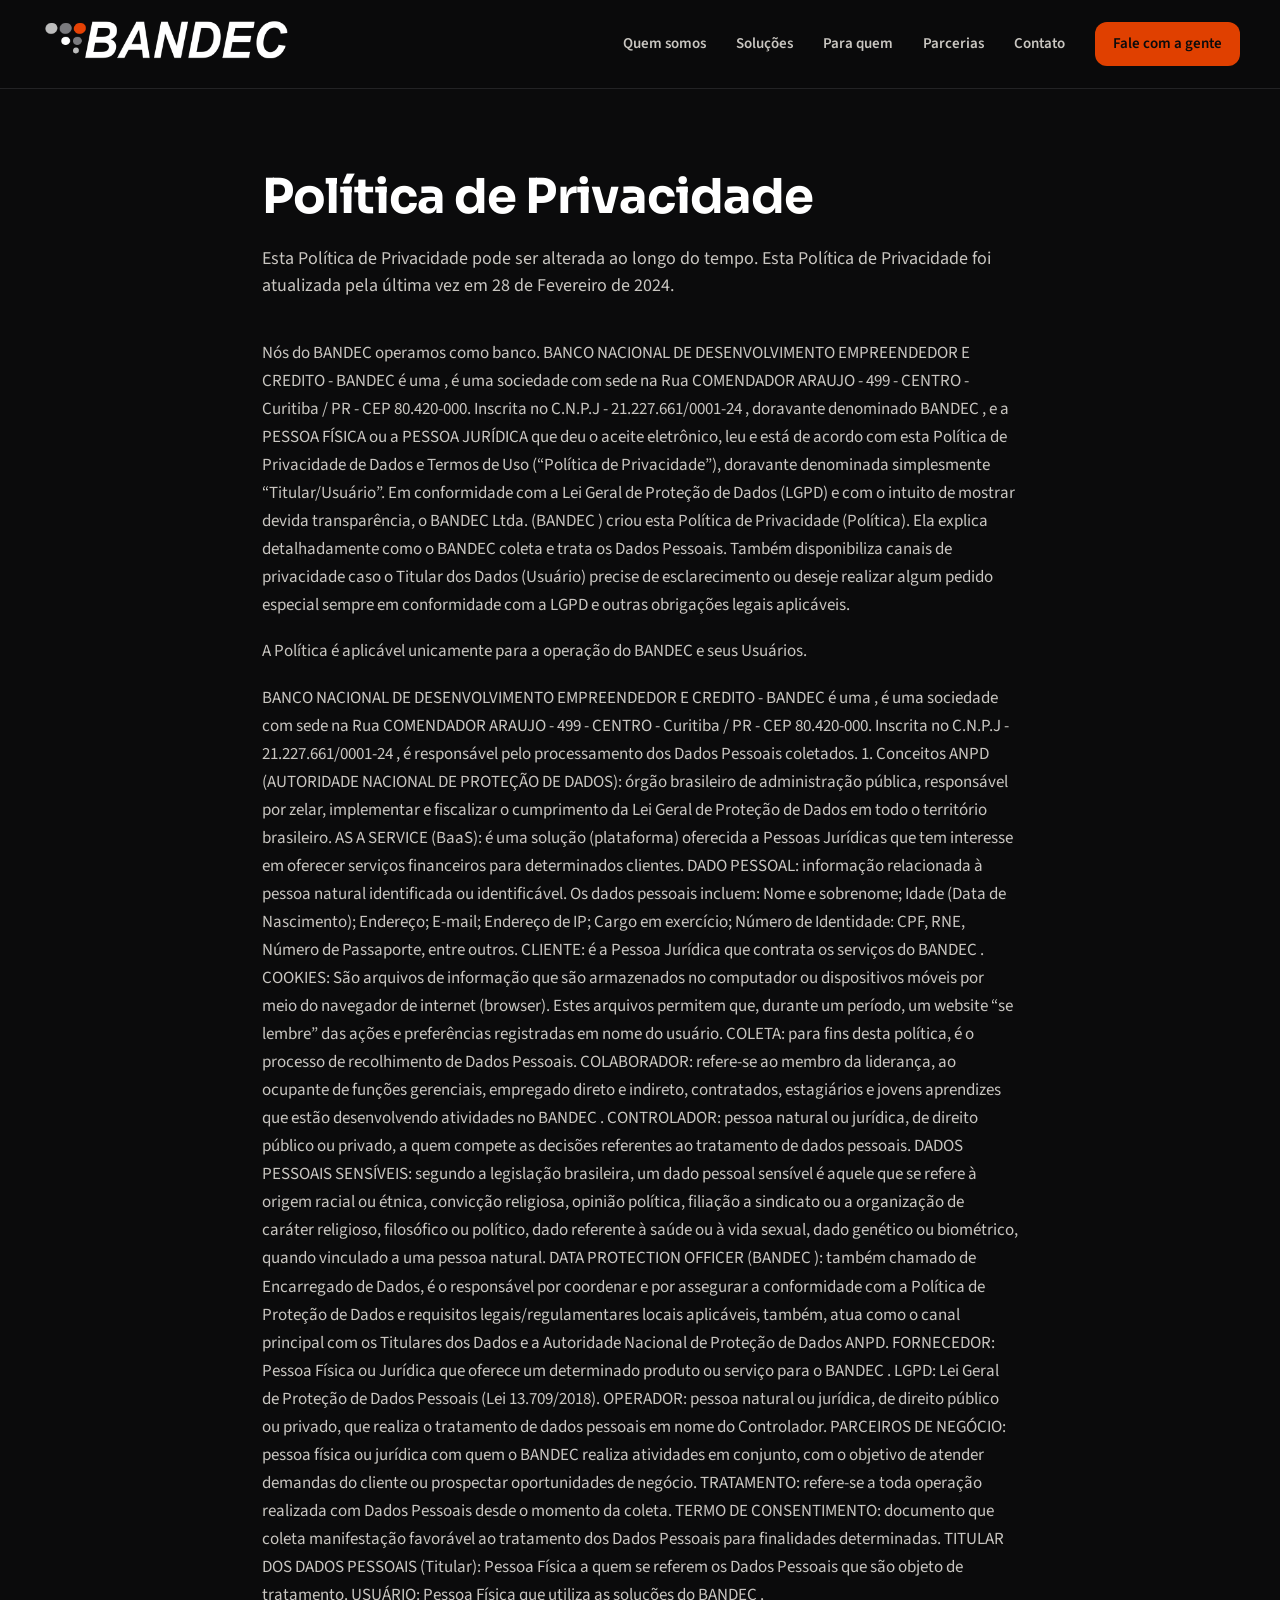
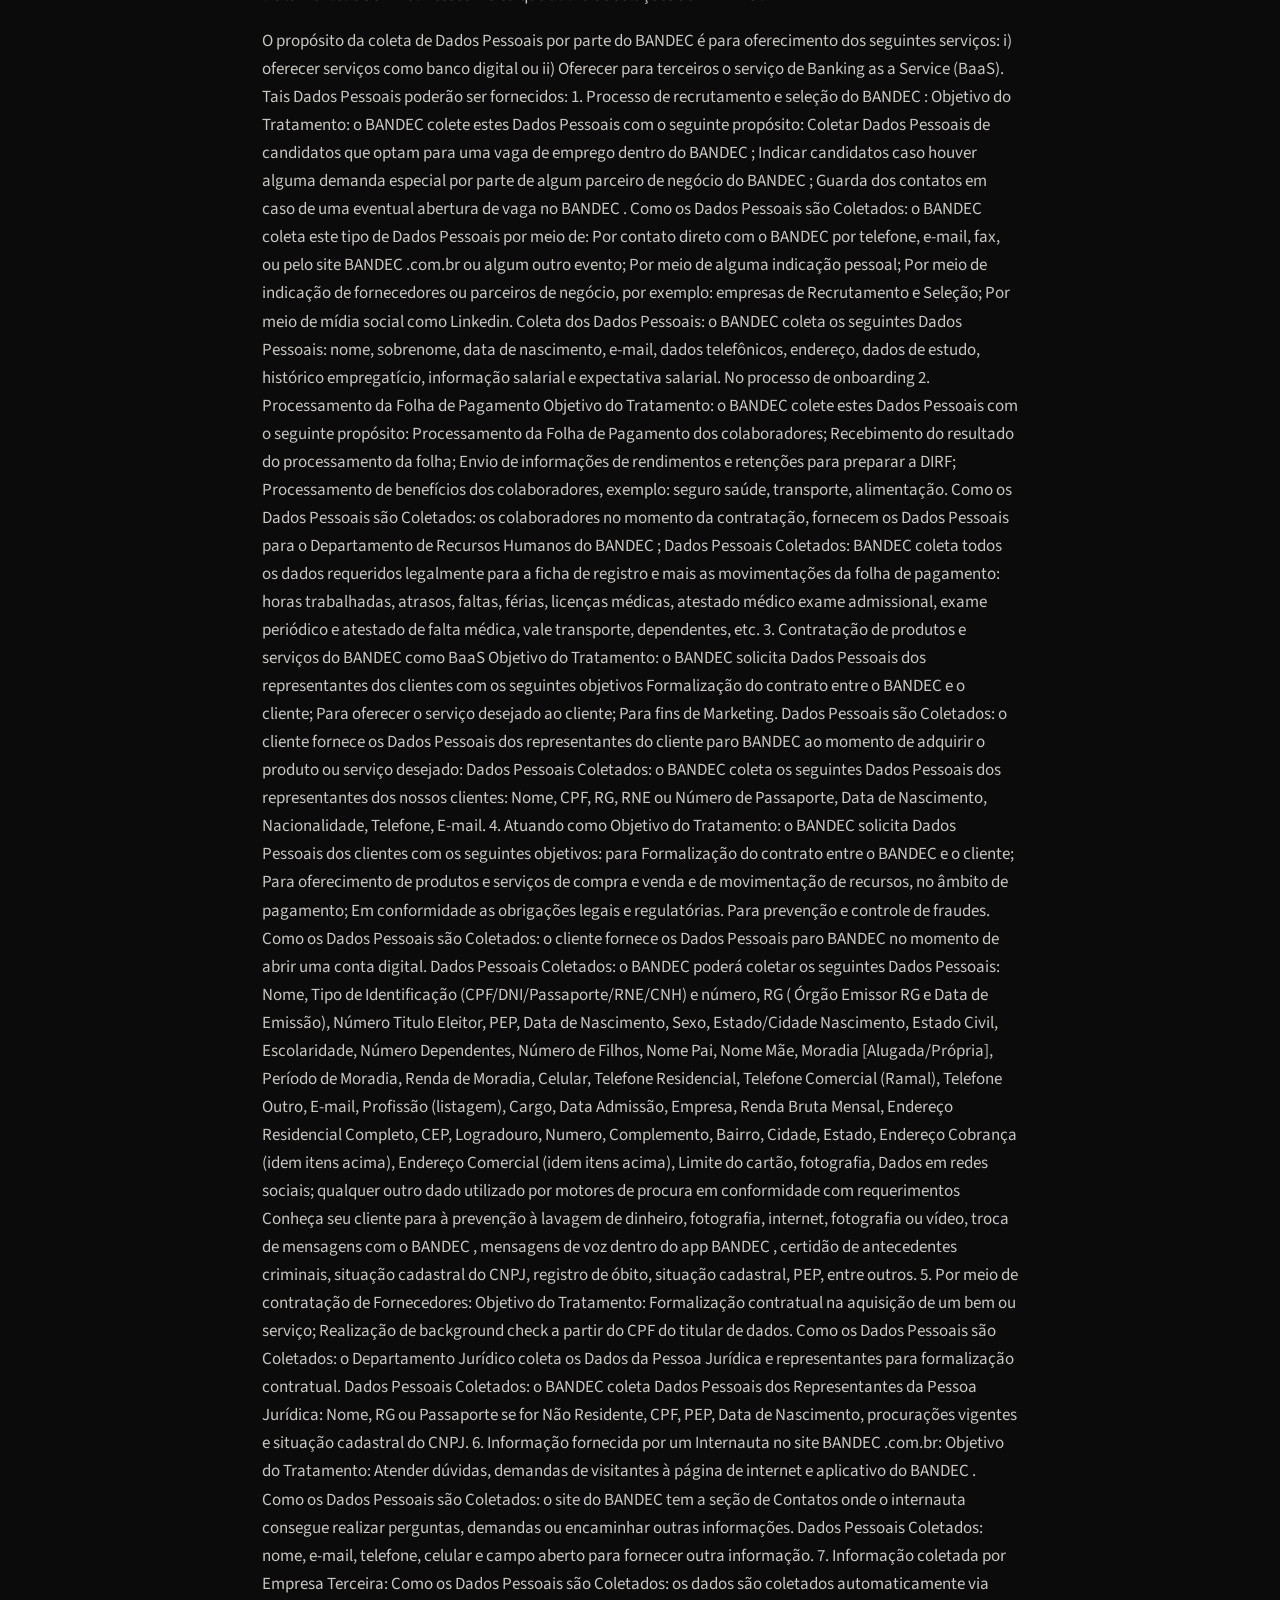
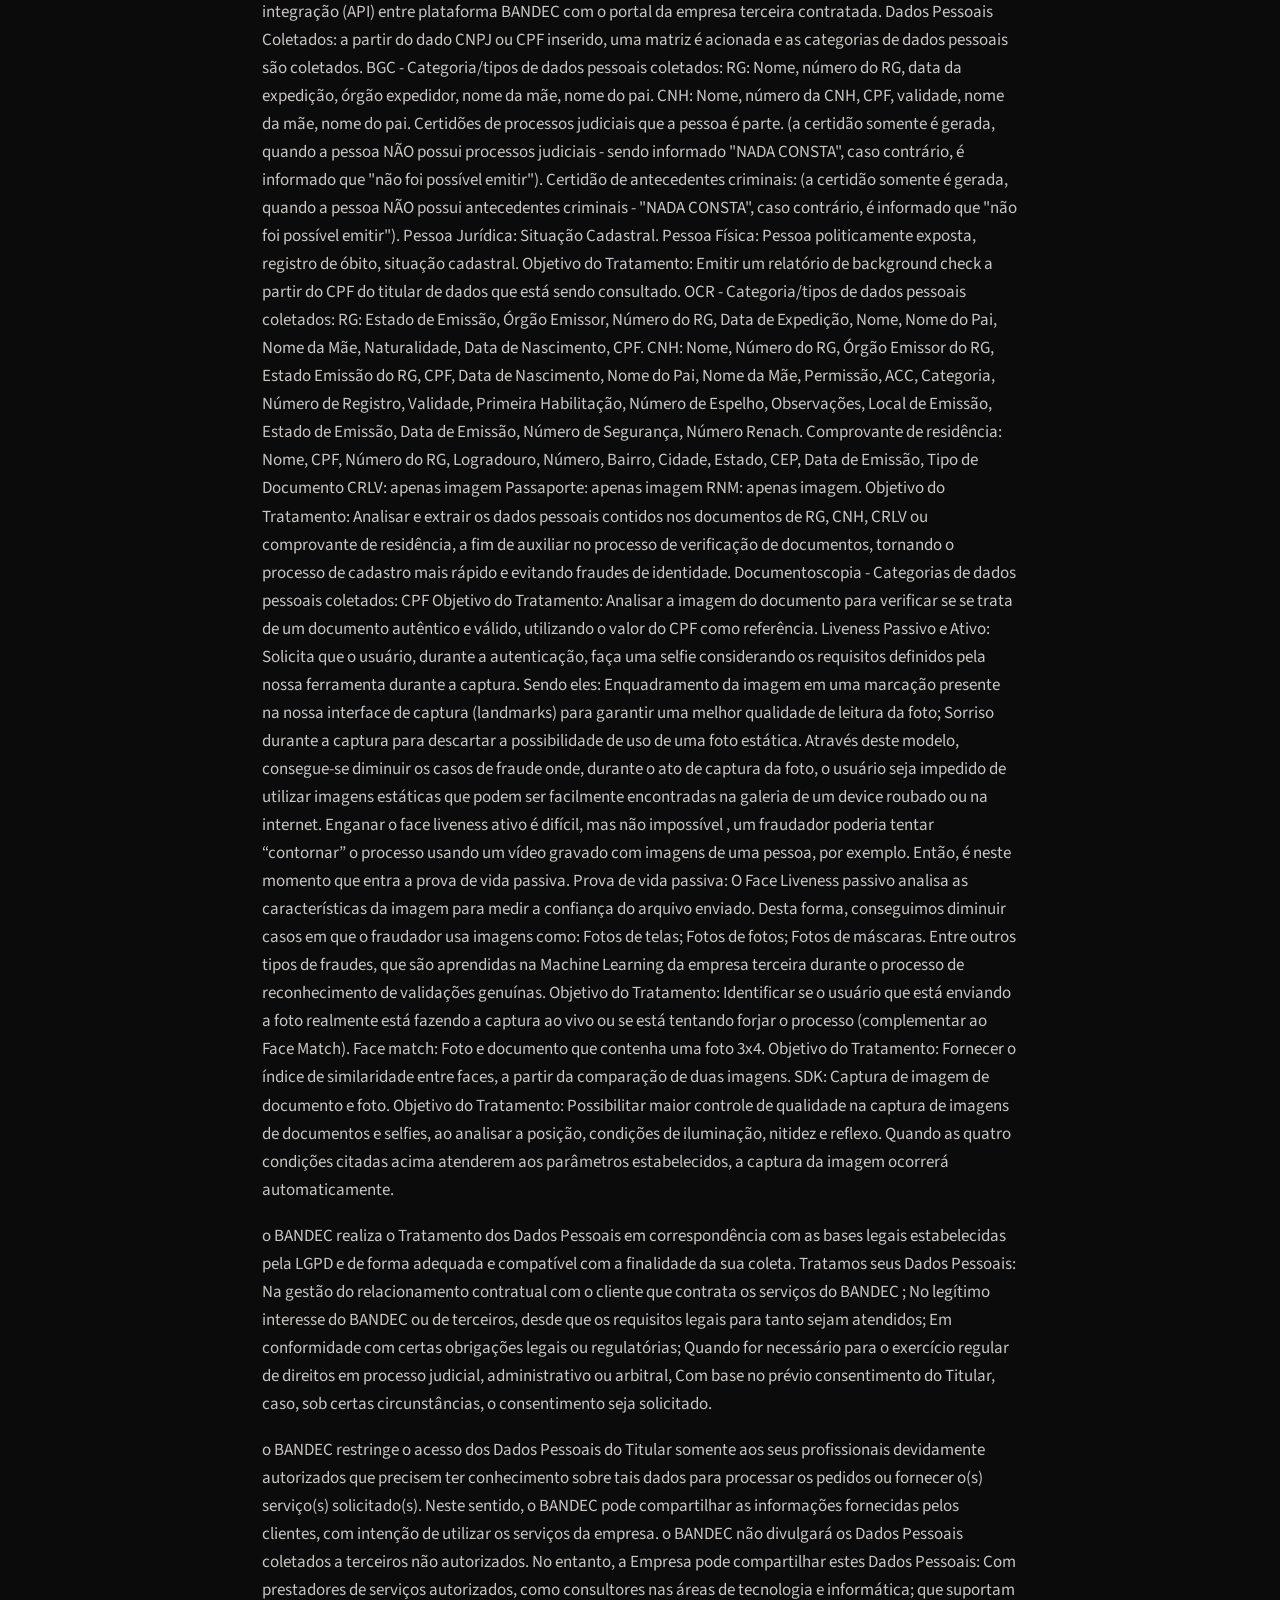
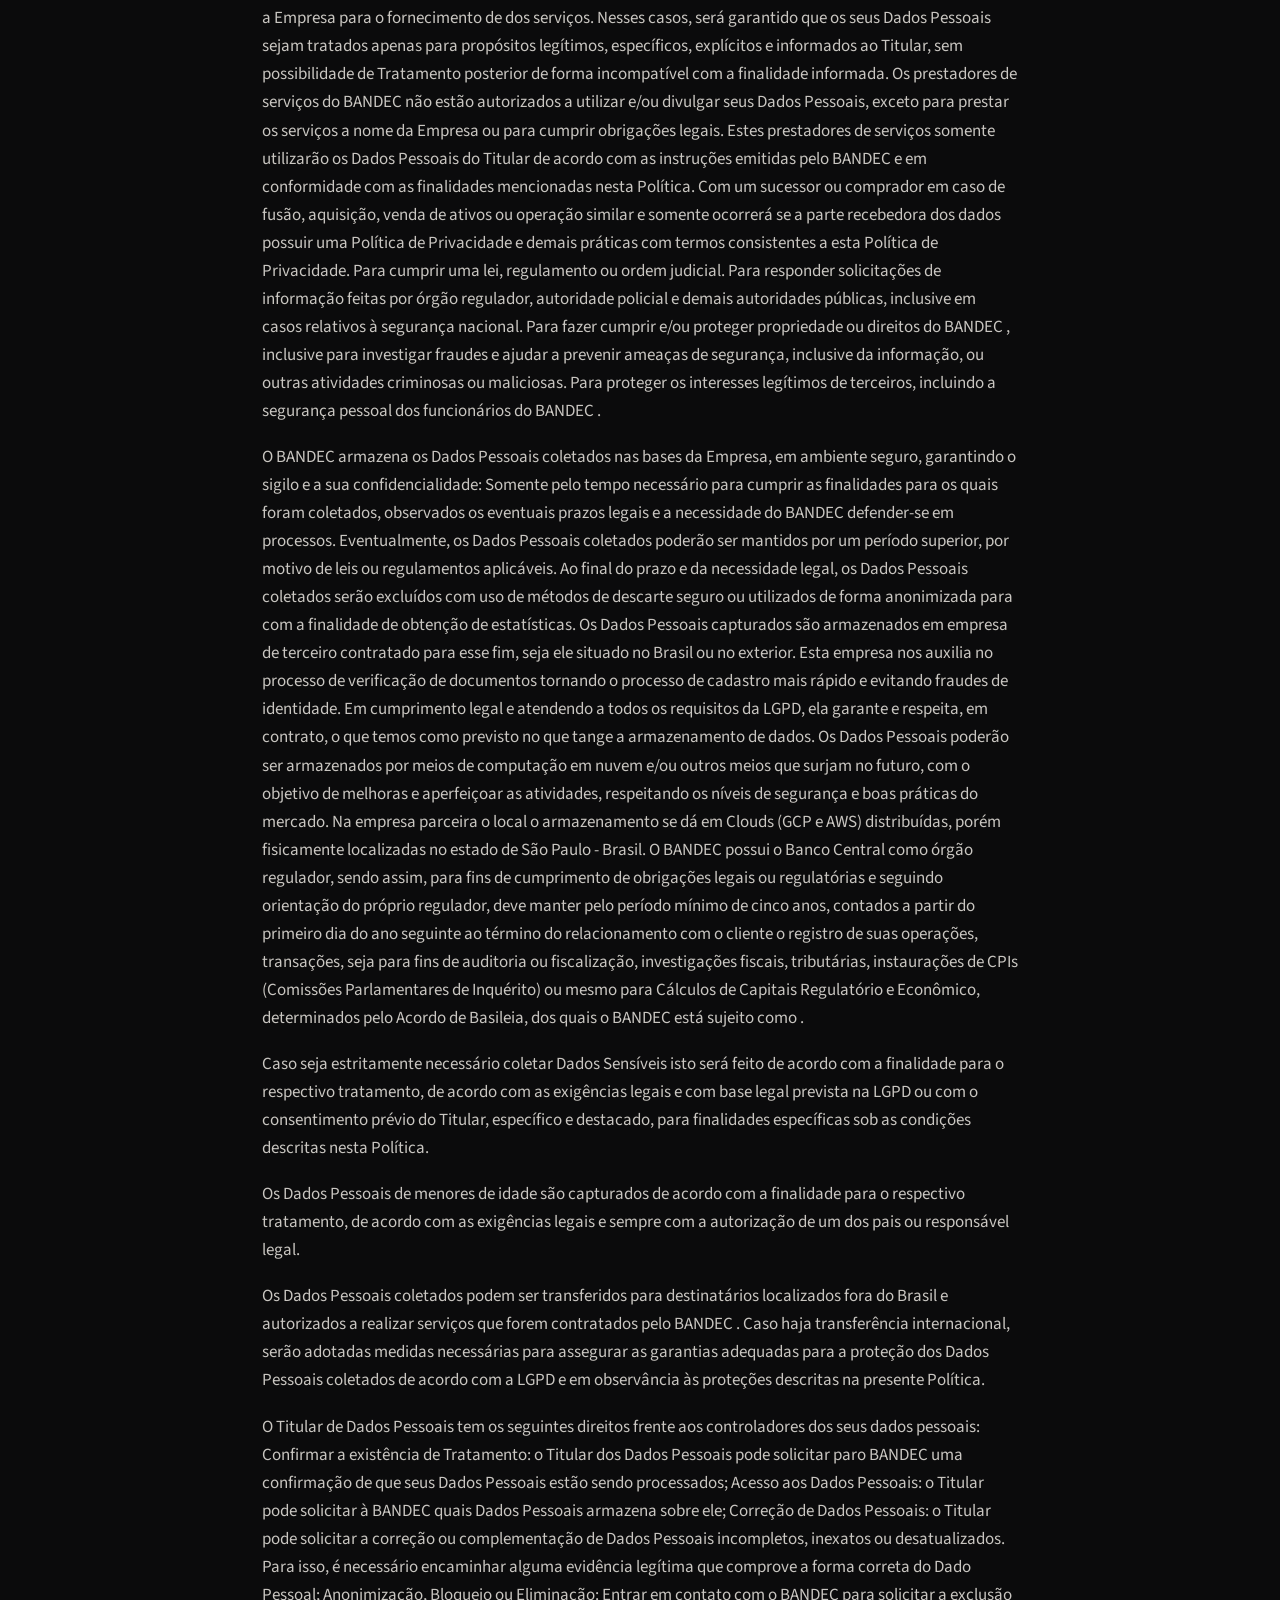
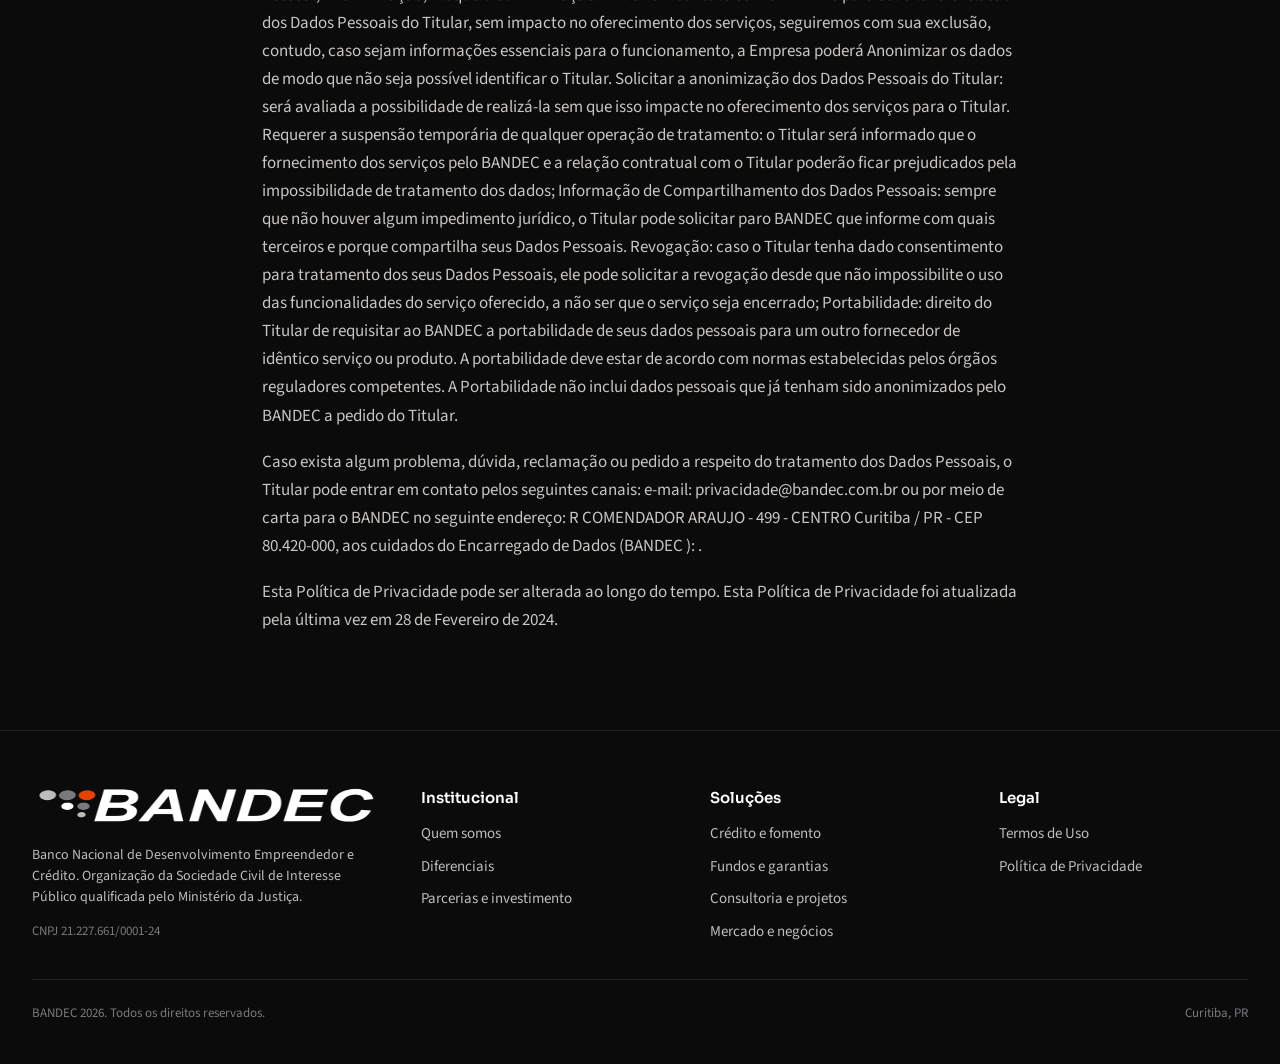
==== politica-de-privacidade.html @ 162507f4 "Site institucional do BANDEC Página única estática com as seis frentes da OSCIP, público atendido, d" ====
<!doctype html>
<html lang="pt-BR">
<head>
<meta charset="utf-8">
<meta name="viewport" content="width=device-width, initial-scale=1">
<title>Política de Privacidade, BANDEC</title>
<meta name="description" content="BANDEC, política de privacidade.">
<meta name="theme-color" content="#0b0b0c">
<link rel="icon" href="assets/img/ico.png">
<link rel="preconnect" href="https://fonts.googleapis.com">
<link rel="preconnect" href="https://fonts.gstatic.com" crossorigin>
<link rel="stylesheet" href="https://fonts.googleapis.com/css2?family=Sora:wght@500;600;700&family=Source+Sans+3:wght@400;600;700&display=swap">
<link rel="stylesheet" href="assets/styles.css">
<meta property="og:title" content="Política de Privacidade, BANDEC">
<meta property="og:description" content="BANDEC, política de privacidade.">
<meta property="og:type" content="website">
<meta property="og:image" content="assets/img/abertura.jpg">
</head>
<body>
<header class="topo">
  <div class="container">
    <a class="marca" href="index.html" aria-label="BANDEC, início"><img src="assets/img/logo-branco.png" alt="BANDEC" width="800" height="158"></a>
    <button class="menu-botao" type="button" aria-label="Abrir menu" aria-expanded="false" aria-controls="menu"><svg aria-hidden="true" width="20" height="20" viewBox="0 0 24 24" fill="none" stroke="currentColor" stroke-width="2" stroke-linecap="round" stroke-linejoin="round"><path d="M4 7h16M4 12h16M4 17h16"/></svg></button>
    <nav class="menu" id="menu" aria-label="Principal">
      <a href="index.html#quem-somos">Quem somos</a>
      <a href="index.html#solucoes">Soluções</a>
      <a href="index.html#para-quem">Para quem</a>
      <a href="index.html#parcerias">Parcerias</a>
      <a href="index.html#contato">Contato</a>
      <a class="botao botao-laranja" href="index.html#contato">Fale com a gente</a>
    </nav>
  </div>
</header>
<main class="pagina-texto">
  <div class="container">
    <h1>Política de Privacidade</h1>
    <p class="resumo">Esta Política de Privacidade pode ser alterada ao longo do tempo. Esta Política de Privacidade foi atualizada pela última vez em 28 de Fevereiro de 2024.</p>
    <div class="corpo">
            <p>Nós do BANDEC operamos como banco. BANCO NACIONAL DE DESENVOLVIMENTO EMPREENDEDOR E CREDITO - BANDEC é uma , é uma sociedade com sede na Rua COMENDADOR ARAUJO - 499 - CENTRO - Curitiba / PR - CEP 80.420-000. Inscrita no C.N.P.J - 21.227.661/0001-24 , doravante denominado BANDEC , e a PESSOA FÍSICA ou a PESSOA JURÍDICA que deu o aceite eletrônico, leu e está de acordo com esta Política de Privacidade de Dados e Termos de Uso (“Política de Privacidade”), doravante denominada simplesmente “Titular/Usuário”. Em conformidade com a Lei Geral de Proteção de Dados (LGPD) e com o intuito de mostrar devida transparência, o BANDEC Ltda. (BANDEC ) criou esta Política de Privacidade (Política). Ela explica detalhadamente como o BANDEC coleta e trata os Dados Pessoais. Também disponibiliza canais de privacidade caso o Titular dos Dados (Usuário) precise de esclarecimento ou deseje realizar algum pedido especial sempre em conformidade com a LGPD e outras obrigações legais aplicáveis.</p>
      <p>A Política é aplicável unicamente para a operação do BANDEC e seus Usuários.</p>
      <p>BANCO NACIONAL DE DESENVOLVIMENTO EMPREENDEDOR E CREDITO - BANDEC é uma , é uma sociedade com sede na Rua COMENDADOR ARAUJO - 499 - CENTRO - Curitiba / PR - CEP 80.420-000. Inscrita no C.N.P.J - 21.227.661/0001-24 , é responsável pelo processamento dos Dados Pessoais coletados. 1. Conceitos ANPD (AUTORIDADE NACIONAL DE PROTEÇÃO DE DADOS): órgão brasileiro de administração pública, responsável por zelar, implementar e fiscalizar o cumprimento da Lei Geral de Proteção de Dados em todo o território brasileiro.  AS A SERVICE (BaaS): é uma solução (plataforma) oferecida a Pessoas Jurídicas que tem interesse em oferecer serviços financeiros para determinados clientes. DADO PESSOAL: informação relacionada à pessoa natural identificada ou identificável. Os dados pessoais incluem: Nome e sobrenome; Idade (Data de Nascimento); Endereço; E-mail; Endereço de IP; Cargo em exercício; Número de Identidade: CPF, RNE, Número de Passaporte, entre outros. CLIENTE: é a Pessoa Jurídica que contrata os serviços do BANDEC . COOKIES: São arquivos de informação que são armazenados no computador ou dispositivos móveis por meio do navegador de internet (browser). Estes arquivos permitem que, durante um período, um website “se lembre” das ações e preferências registradas em nome do usuário. COLETA: para fins desta política, é o processo de recolhimento de Dados Pessoais. COLABORADOR: refere-se ao membro da liderança, ao ocupante de funções gerenciais, empregado direto e indireto, contratados, estagiários e jovens aprendizes que estão desenvolvendo atividades no BANDEC . CONTROLADOR: pessoa natural ou jurídica, de direito público ou privado, a quem compete as decisões referentes ao tratamento de dados pessoais. DADOS PESSOAIS SENSÍVEIS: segundo a legislação brasileira, um dado pessoal sensível é aquele que se refere à origem racial ou étnica, convicção religiosa, opinião política, filiação a sindicato ou a organização de caráter religioso, filosófico ou político, dado referente à saúde ou à vida sexual, dado genético ou biométrico, quando vinculado a uma pessoa natural. DATA PROTECTION OFFICER (BANDEC ): também chamado de Encarregado de Dados, é o responsável por coordenar e por assegurar a conformidade com a Política de Proteção de Dados e requisitos legais/regulamentares locais aplicáveis, também, atua como o canal principal com os Titulares dos Dados e a Autoridade Nacional de Proteção de Dados ANPD. FORNECEDOR: Pessoa Física ou Jurídica que oferece um determinado produto ou serviço para o BANDEC . LGPD: Lei Geral de Proteção de Dados Pessoais (Lei 13.709/2018). OPERADOR: pessoa natural ou jurídica, de direito público ou privado, que realiza o tratamento de dados pessoais em nome do Controlador. PARCEIROS DE NEGÓCIO: pessoa física ou jurídica com quem o BANDEC realiza atividades em conjunto, com o objetivo de atender demandas do cliente ou prospectar oportunidades de negócio. TRATAMENTO: refere-se a toda operação realizada com Dados Pessoais desde o momento da coleta. TERMO DE CONSENTIMENTO: documento que coleta manifestação favorável ao tratamento dos Dados Pessoais para finalidades determinadas. TITULAR DOS DADOS PESSOAIS (Titular): Pessoa Física a quem se referem os Dados Pessoais que são objeto de tratamento. USUÁRIO: Pessoa Física que utiliza as soluções do BANDEC .</p>
      <p>O propósito da coleta de Dados Pessoais por parte do BANDEC é para oferecimento dos seguintes serviços: i) oferecer serviços como banco digital ou ii) Oferecer para terceiros o serviço de Banking as a Service (BaaS). Tais Dados Pessoais poderão ser fornecidos:  1. Processo de recrutamento e seleção do BANDEC :  Objetivo do Tratamento: o BANDEC colete estes Dados Pessoais com o seguinte propósito:     Coletar Dados Pessoais de candidatos que optam para uma vaga de emprego dentro do BANDEC ; Indicar candidatos caso houver alguma demanda especial por parte de algum parceiro de negócio do BANDEC ; Guarda dos contatos em caso de uma eventual abertura de vaga no BANDEC .     Como os Dados Pessoais são Coletados: o BANDEC coleta este tipo de Dados Pessoais por meio de:     Por contato direto com o BANDEC por telefone, e-mail, fax, ou pelo site BANDEC .com.br ou algum outro evento; Por meio de alguma indicação pessoal; Por meio de indicação de fornecedores ou parceiros de negócio, por exemplo: empresas de Recrutamento e Seleção; Por meio de mídia social como Linkedin.     Coleta dos Dados Pessoais: o BANDEC coleta os seguintes Dados Pessoais: nome, sobrenome, data de nascimento, e-mail, dados telefônicos, endereço, dados de estudo, histórico empregatício, informação salarial e expectativa salarial. No processo de onboarding  2. Processamento da Folha de Pagamento  Objetivo do Tratamento: o BANDEC colete estes Dados Pessoais com o seguinte propósito:     Processamento da Folha de Pagamento dos colaboradores; Recebimento do resultado do processamento da folha; Envio de informações de rendimentos e retenções para preparar a DIRF; Processamento de benefícios dos colaboradores, exemplo: seguro saúde, transporte, alimentação.     Como os Dados Pessoais são Coletados: os colaboradores no momento da contratação, fornecem os Dados Pessoais para o Departamento de Recursos Humanos do BANDEC ;   Dados Pessoais Coletados: BANDEC coleta todos os dados requeridos legalmente para a ficha de registro e mais as movimentações da folha de pagamento: horas trabalhadas, atrasos, faltas, férias, licenças médicas, atestado médico exame admissional, exame periódico e atestado de falta médica, vale transporte, dependentes, etc.  3. Contratação de produtos e serviços do BANDEC como BaaS  Objetivo do Tratamento: o BANDEC solicita Dados Pessoais dos representantes dos clientes com os seguintes objetivos     Formalização do contrato entre o BANDEC e o cliente; Para oferecer o serviço desejado ao cliente; Para fins de Marketing.     Dados Pessoais são Coletados: o cliente fornece os Dados Pessoais dos representantes do cliente paro BANDEC ao momento de adquirir o produto ou serviço desejado:   Dados Pessoais Coletados: o BANDEC coleta os seguintes Dados Pessoais dos representantes dos nossos clientes: Nome, CPF, RG, RNE ou Número de Passaporte, Data de Nascimento, Nacionalidade, Telefone, E-mail.  4. Atuando como   Objetivo do Tratamento: o BANDEC solicita Dados Pessoais dos clientes com os seguintes objetivos: para     Formalização do contrato entre o BANDEC e o cliente; Para oferecimento de produtos e serviços de compra e venda e de movimentação de recursos, no âmbito de pagamento; Em conformidade as obrigações legais e regulatórias. Para prevenção e controle de fraudes.     Como os Dados Pessoais são Coletados: o cliente fornece os Dados Pessoais paro BANDEC no momento de abrir uma conta digital.   Dados Pessoais Coletados: o BANDEC poderá coletar os seguintes Dados Pessoais: Nome, Tipo de Identificação (CPF/DNI/Passaporte/RNE/CNH) e número, RG ( Órgão Emissor RG e Data de Emissão), Número Titulo Eleitor, PEP, Data de Nascimento, Sexo, Estado/Cidade Nascimento, Estado Civil, Escolaridade, Número Dependentes, Número de Filhos, Nome Pai, Nome Mãe, Moradia [Alugada/Própria], Período de Moradia, Renda de Moradia, Celular, Telefone Residencial, Telefone Comercial (Ramal), Telefone Outro, E-mail, Profissão (listagem), Cargo, Data Admissão, Empresa, Renda Bruta Mensal, Endereço Residencial Completo, CEP, Logradouro, Numero, Complemento, Bairro, Cidade, Estado, Endereço Cobrança (idem itens acima), Endereço Comercial (idem itens acima), Limite do cartão, fotografia, Dados em redes sociais; qualquer outro dado utilizado por motores de procura em conformidade com requerimentos Conheça seu cliente para à prevenção à lavagem de dinheiro, fotografia, internet, fotografia ou vídeo, troca de mensagens com o BANDEC , mensagens de voz dentro do app BANDEC , certidão de antecedentes criminais, situação cadastral do CNPJ, registro de óbito, situação cadastral, PEP, entre outros.  5. Por meio de contratação de Fornecedores:  Objetivo do Tratamento:     Formalização contratual na aquisição de um bem ou serviço; Realização de background check a partir do CPF do titular de dados.     Como os Dados Pessoais são Coletados: o Departamento Jurídico coleta os Dados da Pessoa Jurídica e representantes para formalização contratual.   Dados Pessoais Coletados: o BANDEC coleta Dados Pessoais dos Representantes da Pessoa Jurídica: Nome, RG ou Passaporte se for Não Residente, CPF, PEP, Data de Nascimento, procurações vigentes e situação cadastral do CNPJ.  6. Informação fornecida por um Internauta no site BANDEC .com.br:  Objetivo do Tratamento:     Atender dúvidas, demandas de visitantes à página de internet e aplicativo do BANDEC .     Como os Dados Pessoais são Coletados: o site do BANDEC tem a seção de Contatos onde o internauta consegue realizar perguntas, demandas ou encaminhar outras informações.   Dados Pessoais Coletados: nome, e-mail, telefone, celular e campo aberto para fornecer outra informação.  7. Informação coletada por Empresa Terceira:  Como os Dados Pessoais são Coletados: os dados são coletados automaticamente via integração (API) entre plataforma BANDEC com o portal da empresa terceira contratada.   Dados Pessoais Coletados: a partir do dado CNPJ ou CPF inserido, uma matriz é acionada e as categorias de dados pessoais são coletados.     BGC - Categoria/tipos de dados pessoais coletados:  RG: Nome, número do RG, data da expedição, órgão expedidor, nome da mãe, nome do pai. CNH: Nome, número da CNH, CPF, validade, nome da mãe, nome do pai. Certidões de processos judiciais que a pessoa é parte. (a certidão somente é gerada, quando a pessoa NÃO possui processos judiciais - sendo informado &quot;NADA CONSTA&quot;, caso contrário, é informado que &quot;não foi possível emitir&quot;). Certidão de antecedentes criminais: (a certidão somente é gerada, quando a pessoa NÃO possui antecedentes criminais - &quot;NADA CONSTA&quot;, caso contrário, é informado que &quot;não foi possível emitir&quot;). Pessoa Jurídica: Situação Cadastral. Pessoa Física: Pessoa politicamente exposta, registro de óbito, situação cadastral.  Objetivo do Tratamento: Emitir um relatório de background check a partir do CPF do titular de dados que está sendo consultado.   OCR - Categoria/tipos de dados pessoais coletados:  RG: Estado de Emissão, Órgão Emissor, Número do RG, Data de Expedição, Nome, Nome do Pai, Nome da Mãe, Naturalidade, Data de Nascimento, CPF. CNH: Nome, Número do RG, Órgão Emissor do RG, Estado Emissão do RG, CPF, Data de Nascimento, Nome do Pai, Nome da Mãe, Permissão, ACC, Categoria, Número de Registro, Validade, Primeira Habilitação, Número de Espelho, Observações, Local de Emissão, Estado de Emissão, Data de Emissão, Número de Segurança, Número Renach. Comprovante de residência: Nome, CPF, Número do RG, Logradouro, Número, Bairro, Cidade, Estado, CEP, Data de Emissão, Tipo de Documento CRLV: apenas imagem Passaporte: apenas imagem RNM: apenas imagem.  Objetivo do Tratamento: Analisar e extrair os dados pessoais contidos nos documentos de RG, CNH, CRLV ou comprovante de residência, a fim de auxiliar no processo de verificação de documentos, tornando o processo de cadastro mais rápido e evitando fraudes de identidade.   Documentoscopia - Categorias de dados pessoais coletados:  CPF  Objetivo do Tratamento: Analisar a imagem do documento para verificar se se trata de um documento autêntico e válido, utilizando o valor do CPF como referência.   Liveness Passivo e Ativo:  Solicita que o usuário, durante a autenticação, faça uma selfie considerando os requisitos definidos pela nossa ferramenta durante a captura. Sendo eles: Enquadramento da imagem em uma marcação presente na nossa interface de captura (landmarks) para garantir uma melhor qualidade de leitura da foto; Sorriso durante a captura para descartar a possibilidade de uso de uma foto estática. Através deste modelo, consegue-se diminuir os casos de fraude onde, durante o ato de captura da foto, o usuário seja impedido de utilizar imagens estáticas que podem ser facilmente encontradas na galeria de um device roubado ou na internet. Enganar o face liveness ativo é difícil, mas não impossível , um fraudador poderia tentar “contornar” o processo usando um vídeo gravado com imagens de uma pessoa, por exemplo. Então, é neste momento que entra a prova de vida passiva. Prova de vida passiva: O Face Liveness passivo analisa as características da imagem para medir a confiança do arquivo enviado. Desta forma, conseguimos diminuir casos em que o fraudador usa imagens como: Fotos de telas; Fotos de fotos; Fotos de máscaras. Entre outros tipos de fraudes, que são aprendidas na Machine Learning da empresa terceira durante o processo de reconhecimento de validações genuínas.  Objetivo do Tratamento: Identificar se o usuário que está enviando a foto realmente está fazendo a captura ao vivo ou se está tentando forjar o processo (complementar ao Face Match).   Face match:  Foto e documento que contenha uma foto 3x4.  Objetivo do Tratamento: Fornecer o índice de similaridade entre faces, a partir da comparação de duas imagens.   SDK:  Captura de imagem de documento e foto.  Objetivo do Tratamento: Possibilitar maior controle de qualidade na captura de imagens de documentos e selfies, ao analisar a posição, condições de iluminação, nitidez e reflexo. Quando as quatro condições citadas acima atenderem aos parâmetros estabelecidos, a captura da imagem ocorrerá automaticamente.</p>
      <p>o BANDEC realiza o Tratamento dos Dados Pessoais em correspondência com as bases legais estabelecidas pela LGPD e de forma adequada e compatível com a finalidade da sua coleta. Tratamos seus Dados Pessoais:   Na gestão do relacionamento contratual com o cliente que contrata os serviços do BANDEC ; No legítimo interesse do BANDEC ou de terceiros, desde que os requisitos legais para tanto sejam atendidos; Em conformidade com certas obrigações legais ou regulatórias; Quando for necessário para o exercício regular de direitos em processo judicial, administrativo ou arbitral, Com base no prévio consentimento do Titular, caso, sob certas circunstâncias, o consentimento seja solicitado.</p>
      <p>o BANDEC restringe o acesso dos Dados Pessoais do Titular somente aos seus profissionais devidamente autorizados que precisem ter conhecimento sobre tais dados para processar os pedidos ou fornecer o(s) serviço(s) solicitado(s). Neste sentido, o BANDEC pode compartilhar as informações fornecidas pelos clientes, com intenção de utilizar os serviços da empresa. o BANDEC não divulgará os Dados Pessoais coletados a terceiros não autorizados. No entanto, a Empresa pode compartilhar estes Dados Pessoais:   Com prestadores de serviços autorizados, como consultores nas áreas de tecnologia e informática; que suportam a Empresa para o fornecimento de dos serviços. Nesses casos, será garantido que os seus Dados Pessoais sejam tratados apenas para propósitos legítimos, específicos, explícitos e informados ao Titular, sem possibilidade de Tratamento posterior de forma incompatível com a finalidade informada. Os prestadores de serviços do BANDEC não estão autorizados a utilizar e/ou divulgar seus Dados Pessoais, exceto para prestar os serviços a nome da Empresa ou para cumprir obrigações legais. Estes prestadores de serviços somente utilizarão os Dados Pessoais do Titular de acordo com as instruções emitidas pelo BANDEC e em conformidade com as finalidades mencionadas nesta Política. Com um sucessor ou comprador em caso de fusão, aquisição, venda de ativos ou operação similar e somente ocorrerá se a parte recebedora dos dados possuir uma Política de Privacidade e demais práticas com termos consistentes a esta Política de Privacidade. Para cumprir uma lei, regulamento ou ordem judicial. Para responder solicitações de informação feitas por órgão regulador, autoridade policial e demais autoridades públicas, inclusive em casos relativos à segurança nacional. Para fazer cumprir e/ou proteger propriedade ou direitos do BANDEC , inclusive para investigar fraudes e ajudar a prevenir ameaças de segurança, inclusive da informação, ou outras atividades criminosas ou maliciosas. Para proteger os interesses legítimos de terceiros, incluindo a segurança pessoal dos funcionários do BANDEC .</p>
      <p>O BANDEC armazena os Dados Pessoais coletados nas bases da Empresa, em ambiente seguro, garantindo o sigilo e a sua confidencialidade:   Somente pelo tempo necessário para cumprir as finalidades para os quais foram coletados, observados os eventuais prazos legais e a necessidade do BANDEC defender-se em processos. Eventualmente, os Dados Pessoais coletados poderão ser mantidos por um período superior, por motivo de leis ou regulamentos aplicáveis. Ao final do prazo e da necessidade legal, os Dados Pessoais coletados serão excluídos com uso de métodos de descarte seguro ou utilizados de forma anonimizada para com a finalidade de obtenção de estatísticas. Os Dados Pessoais capturados são armazenados em empresa de terceiro contratado para esse fim, seja ele situado no Brasil ou no exterior. Esta empresa nos auxilia no processo de verificação de documentos tornando o processo de cadastro mais rápido e evitando fraudes de identidade. Em cumprimento legal e atendendo a todos os requisitos da LGPD, ela garante e respeita, em contrato, o que temos como previsto no que tange a armazenamento de dados. Os Dados Pessoais poderão ser armazenados por meios de computação em nuvem e/ou outros meios que surjam no futuro, com o objetivo de melhoras e aperfeiçoar as atividades, respeitando os níveis de segurança e boas práticas do mercado. Na empresa parceira o local o armazenamento se dá em Clouds (GCP e AWS) distribuídas, porém fisicamente localizadas no estado de São Paulo - Brasil. O BANDEC possui o Banco Central como órgão regulador, sendo assim, para fins de cumprimento de obrigações legais ou regulatórias e seguindo orientação do próprio regulador, deve manter pelo período mínimo de cinco anos, contados a partir do primeiro dia do ano seguinte ao término do relacionamento com o cliente o registro de suas operações, transações, seja para fins de auditoria ou fiscalização, investigações fiscais, tributárias, instaurações de CPIs (Comissões Parlamentares de Inquérito) ou mesmo para Cálculos de Capitais Regulatório e Econômico, determinados pelo Acordo de Basileia, dos quais o BANDEC está sujeito como .</p>
      <p>Caso seja estritamente necessário coletar Dados Sensíveis isto será feito de acordo com a finalidade para o respectivo tratamento, de acordo com as exigências legais e com base legal prevista na LGPD ou com o consentimento prévio do Titular, específico e destacado, para finalidades específicas sob as condições descritas nesta Política.</p>
      <p>Os Dados Pessoais de menores de idade são capturados de acordo com a finalidade para o respectivo tratamento, de acordo com as exigências legais e sempre com a autorização de um dos pais ou responsável legal.</p>
      <p>Os Dados Pessoais coletados podem ser transferidos para destinatários localizados fora do Brasil e autorizados a realizar serviços que forem contratados pelo BANDEC . Caso haja transferência internacional, serão adotadas medidas necessárias para assegurar as garantias adequadas para a proteção dos Dados Pessoais coletados de acordo com a LGPD e em observância às proteções descritas na presente Política.</p>
      <p>O Titular de Dados Pessoais tem os seguintes direitos frente aos controladores dos seus dados pessoais:   Confirmar a existência de Tratamento: o Titular dos Dados Pessoais pode solicitar paro BANDEC uma confirmação de que seus Dados Pessoais estão sendo processados; Acesso aos Dados Pessoais: o Titular pode solicitar à BANDEC quais Dados Pessoais armazena sobre ele; Correção de Dados Pessoais: o Titular pode solicitar a correção ou complementação de Dados Pessoais incompletos, inexatos ou desatualizados. Para isso, é necessário encaminhar alguma evidência legítima que comprove a forma correta do Dado Pessoal; Anonimização, Bloqueio ou Eliminação:  Entrar em contato com o BANDEC para solicitar a exclusão dos Dados Pessoais do Titular, sem impacto no oferecimento dos serviços, seguiremos com sua exclusão, contudo, caso sejam informações essenciais para o funcionamento, a Empresa poderá Anonimizar os dados de modo que não seja possível identificar o Titular. Solicitar a anonimização dos Dados Pessoais do Titular: será avaliada a possibilidade de realizá-la sem que isso impacte no oferecimento dos serviços para o Titular. Requerer a suspensão temporária de qualquer operação de tratamento: o Titular será informado que o fornecimento dos serviços pelo BANDEC e a relação contratual com o Titular poderão ficar prejudicados pela impossibilidade de tratamento dos dados;  Informação de Compartilhamento dos Dados Pessoais: sempre que não houver algum impedimento jurídico, o Titular pode solicitar paro BANDEC que informe com quais terceiros e porque compartilha seus Dados Pessoais.  Revogação: caso o Titular tenha dado consentimento para tratamento dos seus Dados Pessoais, ele pode solicitar a revogação desde que não impossibilite o uso das funcionalidades do serviço oferecido, a não ser que o serviço seja encerrado; Portabilidade: direito do Titular de requisitar ao BANDEC a portabilidade de seus dados pessoais para um outro fornecedor de idêntico serviço ou produto. A portabilidade deve estar de acordo com normas estabelecidas pelos órgãos reguladores competentes. A Portabilidade não inclui dados pessoais que já tenham sido anonimizados pelo BANDEC a pedido do Titular.</p>
      <p>Caso exista algum problema, dúvida, reclamação ou pedido a respeito do tratamento dos Dados Pessoais, o Titular pode entrar em contato pelos seguintes canais: e-mail: privacidade@bandec.com.br ou por meio de carta para o BANDEC no seguinte endereço: R COMENDADOR ARAUJO - 499 - CENTRO Curitiba / PR - CEP 80.420-000, aos cuidados do Encarregado de Dados (BANDEC ): .</p>
      <p>Esta Política de Privacidade pode ser alterada ao longo do tempo. Esta Política de Privacidade foi atualizada pela última vez em 28 de Fevereiro de 2024.</p>
    </div>
  </div>
</main>

<footer class="rodape">
  <div class="container">
    <div class="rodape-grade">
      <div class="rodape-marca">
        <img src="assets/img/logo-branco.png" alt="BANDEC" width="800" height="158">
        <span>Banco Nacional de Desenvolvimento Empreendedor e Crédito. Organização da Sociedade Civil de Interesse Público qualificada pelo Ministério da Justiça.</span>
        <small>CNPJ 21.227.661/0001-24</small>
      </div>
      <div class="rodape-coluna"><strong>Institucional</strong><a href="index.html#quem-somos">Quem somos</a><a href="index.html#diferenciais">Diferenciais</a><a href="index.html#parcerias">Parcerias e investimento</a></div>
      <div class="rodape-coluna"><strong>Soluções</strong><a href="index.html#solucoes">Crédito e fomento</a><a href="index.html#solucoes">Fundos e garantias</a><a href="index.html#solucoes">Consultoria e projetos</a><a href="index.html#solucoes">Mercado e negócios</a></div>
      <div class="rodape-coluna"><strong>Legal</strong><a href="termos-de-uso">Termos de Uso</a><a href="politica-de-privacidade">Política de Privacidade</a></div>
    </div>
    <div class="rodape-base">
      <span>BANDEC 2026. Todos os direitos reservados.</span>
      <span>Curitiba, PR</span>
    </div>
  </div>
</footer>
<script src="assets/main.js" defer></script>
</body>
</html>
---- assets/styles.css ----
/* BANDEC, site institucional (20/10/2026). Brandbook v1: preto, grafite, cinzas da logo, laranja de destaque, areia nas áreas claras. */
:root {
  --preto: #0b0b0c;
  --grafite: #141416;
  --borda-escura: #232325;
  --borda-escura-2: #3a3a3d;
  --cinza: #909090;
  --cinza-medio: #7a7a7e;
  --cinza-claro: #bdbdbd;
  --cinza-texto: #4a4a4e;
  --claro-texto: #c9c6c1;
  --laranja: #e04000;
  --laranja-claro: #ff6a2b;
  --laranja-fundo: rgba(224, 64, 0, 0.14);
  --areia: #f4f2ef;
  --areia-borda: #e3e0da;
  --branco: #ffffff;
  --fonte-titulo: "Sora", system-ui, sans-serif;
  --fonte-texto: "Source Sans 3", system-ui, sans-serif;
  --largura: 1280px;
  --raio-botao: 12px;
  --raio-cartao: 18px;
  --raio-foto: 24px;
  --transicao: 200ms ease;
}
*, *::before, *::after { box-sizing: border-box; }
html { scroll-behavior: smooth; -webkit-text-size-adjust: 100%; }
body { margin: 0; background: var(--preto); color: var(--areia); font-family: var(--fonte-texto); font-size: 17px; line-height: 1.5; -webkit-font-smoothing: antialiased; }
img { max-width: 100%; height: auto; display: block; }
a { color: var(--laranja-claro); }
a:hover { color: var(--branco); }
:focus-visible { outline: 3px solid var(--laranja-claro); outline-offset: 3px; }
h1, h2, h3 { font-family: var(--fonte-titulo); letter-spacing: -0.02em; margin: 0; text-wrap: balance; }
p, ul { margin: 0; }
ul { padding: 0; list-style: none; }
.container { max-width: var(--largura); margin: 0 auto; padding: 0 32px; }
.rotulo { font-size: 13px; font-weight: 600; letter-spacing: 0.14em; text-transform: uppercase; color: var(--laranja-claro); }
.claro .rotulo { color: var(--laranja); }
.icone { width: 48px; height: 48px; border-radius: 50%; display: inline-flex; align-items: center; justify-content: center; flex-shrink: 0; background: var(--preto); color: var(--laranja-claro); }
.escuro .icone, .grafite .icone { background: var(--laranja-fundo); }
.icone-laranja { background: var(--laranja); color: var(--preto); }

/* Botões */
.botao { display: inline-flex; align-items: center; justify-content: center; gap: 10px; min-height: 50px; padding: 0 24px; border: 0; border-radius: var(--raio-botao); font-family: var(--fonte-texto); font-weight: 700; font-size: 16px; text-decoration: none; cursor: pointer; transition: background var(--transicao), color var(--transicao), border-color var(--transicao), transform var(--transicao); }
.botao:active { transform: translateY(1px); }
.botao-laranja { background: var(--laranja); color: var(--preto); }
.botao-laranja:hover { background: var(--laranja-claro); color: var(--preto); }
.botao-contorno { border: 1px solid var(--borda-escura-2); color: var(--branco); font-weight: 600; background: transparent; }
.botao-contorno:hover { border-color: var(--branco); color: var(--branco); }
.botao-preto { background: var(--preto); color: var(--branco); }
.botao-preto:hover { background: #2a2a2d; color: var(--branco); }

/* Topo */
.topo { position: sticky; top: 0; z-index: 10; background: rgba(11, 11, 12, 0.92); backdrop-filter: blur(10px); -webkit-backdrop-filter: blur(10px); border-bottom: 1px solid var(--borda-escura); }
.topo .container { max-width: none; padding: 0 40px; height: 88px; display: flex; align-items: center; justify-content: space-between; gap: 24px; }
.marca { display: inline-flex; align-items: center; flex-shrink: 0; }
.marca img { height: 50px; width: auto; max-width: none; }
.menu { display: flex; align-items: center; gap: 30px; }
.menu a { color: var(--claro-texto); text-decoration: none; font-size: 15px; font-weight: 600; transition: color var(--transicao); }
.menu a:hover { color: var(--branco); }
.menu .botao { min-height: 44px; padding: 0 18px; font-size: 15px; color: var(--preto); }
.menu-botao { display: none; width: 44px; height: 44px; border: 1px solid var(--borda-escura-2); border-radius: 10px; background: transparent; color: var(--branco); align-items: center; justify-content: center; cursor: pointer; }

/* Abertura */
.abertura { position: relative; overflow: hidden; background: var(--preto); }
.abertura-foto { position: absolute; inset: 0; }
.abertura-foto img { width: 100%; height: 100%; object-fit: cover; object-position: 70% 50%; filter: grayscale(1) contrast(1.15) brightness(0.8); }
.abertura-foto::after { content: ""; position: absolute; inset: 0; background: linear-gradient(90deg, var(--preto) 0%, rgba(11,11,12,0.92) 38%, rgba(11,11,12,0.35) 70%, rgba(11,11,12,0.1) 100%), linear-gradient(180deg, rgba(11,11,12,0) 60%, var(--preto) 100%); }
.abertura-grade { position: relative; min-height: 700px; display: grid; grid-template-columns: minmax(0, 620px) 1fr; align-items: center; padding-top: 88px; padding-bottom: 88px; }
.abertura-texto { display: flex; flex-direction: column; gap: 24px; }
.selo { display: inline-flex; align-items: center; gap: 10px; width: fit-content; padding: 8px 14px 8px 10px; border-radius: 999px; border: 1px solid var(--borda-escura-2); background: rgba(20, 20, 22, 0.7); color: var(--laranja-claro); }
.selo span { font-size: 13px; font-weight: 600; letter-spacing: 0.08em; text-transform: uppercase; color: var(--claro-texto); }
.abertura h1 { font-weight: 700; font-size: clamp(36px, 5vw, 72px); line-height: 1.02; letter-spacing: -0.03em; color: var(--branco); }
.texto-grande { font-size: 21px; line-height: 1.5; color: var(--claro-texto); max-width: 30em; }
.acoes { display: flex; gap: 14px; flex-wrap: wrap; padding-top: 4px; }
.nome-completo { font-size: 14px; color: var(--cinza-medio); }
.abertura-destaque { justify-self: end; align-self: end; width: 300px; padding: 18px 20px; border-radius: 16px; background: rgba(20, 20, 22, 0.85); border: 1px solid var(--borda-escura-2); display: flex; flex-direction: column; gap: 6px; }
.abertura-destaque small { font-size: 12px; letter-spacing: 0.12em; text-transform: uppercase; color: var(--laranja-claro); font-weight: 600; }
.abertura-destaque span { font-family: var(--fonte-titulo); font-weight: 600; font-size: 17px; color: var(--branco); line-height: 1.3; }

.faixa-fatos { display: grid; grid-template-columns: repeat(4, minmax(0, 1fr)); gap: 24px; padding: 22px 0; border-top: 1px solid var(--borda-escura); border-bottom: 1px solid var(--borda-escura); }
.faixa-fatos li { display: flex; align-items: center; gap: 12px; color: var(--laranja-claro); }
.faixa-fatos span { font-size: 15px; font-weight: 600; color: var(--claro-texto); }

/* Seções */
.secao { padding: 104px 0; }
.escuro { background: var(--preto); color: var(--areia); }
.grafite { background: var(--grafite); color: var(--areia); border-top: 1px solid var(--borda-escura); border-bottom: 1px solid var(--borda-escura); }
.claro { background: var(--areia); color: var(--preto); }
.duas-colunas { display: grid; grid-template-columns: 1.1fr 0.9fr; gap: 64px; align-items: center; }
.duas-colunas.alinha-topo { grid-template-columns: 1fr 1fr; align-items: start; }
.duas-colunas-larga { display: grid; grid-template-columns: 0.8fr 1.2fr; gap: 64px; align-items: start; }
.coluna-texto { display: flex; flex-direction: column; gap: 22px; }
.coluna-texto.fixa { position: sticky; top: 112px; }
.titulo { font-weight: 700; font-size: clamp(30px, 3.2vw, 44px); line-height: 1.08; max-width: 18em; }
.titulo-maior { font-size: clamp(34px, 3.8vw, 52px); }
.escuro .titulo, .grafite .titulo, .parcerias .titulo { color: var(--branco); }
.texto { font-size: 19px; line-height: 1.55; color: var(--claro-texto); max-width: 36em; }
.claro .texto { color: var(--cinza-texto); }
.texto-apoio { font-size: 16px; line-height: 1.55; color: var(--cinza-claro); max-width: 26em; }
.cabecalho-secao { display: flex; justify-content: space-between; align-items: flex-end; gap: 40px; flex-wrap: wrap; margin-bottom: 44px; }
.cabecalho-secao > div { display: flex; flex-direction: column; gap: 18px; }

/* Quem somos */
.pilares { display: grid; grid-template-columns: 1fr 1fr; gap: 14px; margin-top: 8px; }
.pilar { display: flex; gap: 14px; align-items: flex-start; padding: 18px; border-radius: 14px; background: var(--branco); border: 1px solid var(--areia-borda); }
.pilar .icone { width: 42px; height: 42px; }
.pilar div { display: flex; flex-direction: column; gap: 4px; }
.pilar strong { font-family: var(--fonte-titulo); font-weight: 600; font-size: 16px; }
.pilar span { font-size: 14px; line-height: 1.45; color: var(--cinza-texto); }
.foto { position: relative; border-radius: var(--raio-foto); overflow: hidden; background: var(--grafite); min-height: 420px; }
.foto img { width: 100%; height: 100%; object-fit: cover; position: absolute; inset: 0; }
.foto-quem { min-height: 620px; }
.foto-quem img { filter: grayscale(0.6) contrast(1.05); }
.legenda-foto { position: absolute; left: 24px; right: 24px; bottom: 24px; padding: 20px 22px; border-radius: 16px; background: rgba(11, 11, 12, 0.88); color: var(--branco); display: flex; flex-direction: column; gap: 6px; }
.legenda-foto small { font-size: 12px; letter-spacing: 0.12em; text-transform: uppercase; color: var(--laranja-claro); font-weight: 600; }
.legenda-foto span { font-family: var(--fonte-titulo); font-weight: 600; font-size: 20px; line-height: 1.3; }

/* Soluções */
.solucoes { display: grid; grid-template-columns: repeat(3, minmax(0, 1fr)); gap: 18px; }
.solucao { display: flex; flex-direction: column; gap: 16px; padding: 28px; border-radius: 20px; background: var(--grafite); border: 1px solid var(--borda-escura); transition: transform var(--transicao), border-color var(--transicao); }
.solucao:hover { transform: translateY(-3px); border-color: var(--borda-escura-2); }
.solucao .icone { width: 52px; height: 52px; }
.solucao h3 { font-size: 22px; font-weight: 600; color: var(--branco); letter-spacing: -0.01em; }
.solucao p { font-size: 15px; line-height: 1.5; color: var(--claro-texto); }
.solucao ul, .caminho ul { display: flex; flex-direction: column; gap: 8px; margin-top: 4px; }
.solucao li, .caminho li { display: flex; gap: 10px; align-items: flex-start; font-size: 15px; color: #e9e6e1; }
.solucao li svg, .caminho li svg { color: var(--laranja-claro); flex-shrink: 0; margin-top: 3px; }

/* Para quem */
.perfis { display: grid; grid-template-columns: repeat(4, minmax(0, 1fr)); gap: 16px; }
.perfil { display: flex; flex-direction: column; align-items: flex-start; gap: 16px; padding: 24px; border-radius: var(--raio-cartao); background: var(--branco); border: 1px solid var(--areia-borda); transition: transform var(--transicao), border-color var(--transicao); }
.perfil:hover { transform: translateY(-3px); border-color: var(--cinza-claro); }
.perfil span { font-family: var(--fonte-titulo); font-weight: 600; font-size: 17px; line-height: 1.3; }

/* Diferenciais */
.diferenciais { display: grid; grid-template-columns: 1fr 1fr; gap: 14px; }
.diferencial { display: flex; gap: 16px; align-items: flex-start; padding: 26px; border-radius: var(--raio-cartao); border: 1px solid var(--borda-escura); background: var(--preto); }
.diferencial div { display: flex; flex-direction: column; gap: 6px; }
.diferencial strong { font-family: var(--fonte-titulo); font-weight: 600; font-size: 19px; color: var(--branco); }
.diferencial span { font-size: 15px; line-height: 1.5; color: var(--claro-texto); }

/* Parcerias */
.parcerias { position: relative; overflow: hidden; background: var(--preto); color: var(--areia); }
.parcerias-foto { position: absolute; inset: 0; }
.parcerias-foto img { width: 100%; height: 100%; object-fit: cover; filter: grayscale(1) brightness(0.32); }
.parcerias-foto::after { content: ""; position: absolute; inset: 0; background: linear-gradient(180deg, var(--preto) 0%, rgba(11,11,12,0.6) 50%, var(--preto) 100%); }
.parcerias .container { position: relative; }
.caminhos { display: grid; grid-template-columns: 1fr 1fr; gap: 18px; margin-bottom: 18px; }
.caminho { padding: 32px; border-radius: 20px; background: rgba(20, 20, 22, 0.9); border: 1px solid var(--borda-escura-2); display: flex; flex-direction: column; gap: 18px; }
.caminho h3 { font-size: 26px; font-weight: 600; color: var(--branco); }
.caminho li { font-size: 16px; line-height: 1.45; }
.chamada { display: flex; align-items: center; justify-content: space-between; gap: 24px; padding: 28px 32px; border-radius: 20px; background: var(--laranja); color: var(--preto); }
.chamada span { font-family: var(--fonte-titulo); font-weight: 600; font-size: 22px; letter-spacing: -0.01em; max-width: 28em; }

/* Contato */
.contatos { display: flex; flex-direction: column; gap: 14px; margin-top: 8px; }
.contatos li { display: flex; align-items: center; gap: 14px; }
.contatos .icone { width: 44px; height: 44px; }
.contatos a { font-family: var(--fonte-titulo); font-weight: 600; font-size: 18px; color: var(--preto); text-decoration: none; }
.contatos a:hover { color: var(--laranja); }
.contatos span { font-size: 16px; color: var(--cinza-texto); }
.formulario { display: flex; flex-direction: column; gap: 14px; padding: 32px; border-radius: 20px; background: var(--branco); border: 1px solid var(--areia-borda); }
.formulario .duas { display: grid; grid-template-columns: 1fr 1fr; gap: 14px; }
.formulario label { display: flex; flex-direction: column; gap: 6px; font-size: 14px; font-weight: 600; color: var(--preto); }
.formulario input, .formulario select, .formulario textarea { width: 100%; min-height: 48px; border-radius: 10px; border: 1px solid #d9d5ce; background: var(--branco); padding: 12px 14px; font: 400 16px var(--fonte-texto); color: var(--preto); transition: border-color var(--transicao); }
.formulario textarea { min-height: 120px; resize: vertical; }
.formulario input:focus, .formulario select:focus, .formulario textarea:focus { outline: none; border-color: var(--laranja); box-shadow: 0 0 0 3px rgba(224, 64, 0, 0.15); }
.formulario small { font-size: 13px; color: var(--cinza-texto); }

/* Páginas de texto (termos e política) */
.pagina-texto { padding: 72px 0 96px; }
.pagina-texto .container { max-width: 820px; }
.pagina-texto h1 { font-size: clamp(32px, 4vw, 48px); color: var(--branco); margin-bottom: 12px; }
.pagina-texto .resumo { color: var(--claro-texto); font-size: 18px; margin-bottom: 40px; }
.pagina-texto .corpo { display: flex; flex-direction: column; gap: 18px; font-size: 17px; line-height: 1.65; color: var(--claro-texto); }
.pagina-texto .corpo h2 { font-size: 24px; color: var(--branco); margin-top: 20px; }
.pagina-texto .corpo h3 { font-size: 19px; color: var(--branco); margin-top: 12px; }
.pagina-texto .corpo ul { padding-left: 20px; list-style: disc; display: flex; flex-direction: column; gap: 6px; }

/* Rodapé */
.rodape { background: var(--preto); color: var(--areia); padding: 56px 0 40px; border-top: 1px solid var(--borda-escura); }
.rodape-grade { display: grid; grid-template-columns: 1.4fr 1fr 1fr 1fr; gap: 40px; }
.rodape-marca { display: flex; flex-direction: column; gap: 14px; }
.rodape-marca img { height: 44px; width: auto; max-width: none; }
.rodape-marca span { font-size: 14px; line-height: 1.5; color: var(--cinza-claro); max-width: 360px; }
.rodape-marca small { font-size: 13px; color: var(--cinza-medio); }
.rodape-coluna { display: flex; flex-direction: column; gap: 10px; font-size: 15px; }
.rodape-coluna strong { font-family: var(--fonte-titulo); font-weight: 600; color: var(--branco); margin-bottom: 4px; }
.rodape a { color: var(--cinza-claro); text-decoration: none; transition: color var(--transicao); }
.rodape a:hover { color: var(--branco); }
.rodape-base { display: flex; justify-content: space-between; align-items: center; gap: 16px; flex-wrap: wrap; padding-top: 24px; margin-top: 36px; border-top: 1px solid var(--borda-escura); font-size: 13px; color: var(--cinza-medio); }

/* Entrada suave das seções, sem travar a rolagem */
.entra { opacity: 1; transform: none; }
@media (prefers-reduced-motion: no-preference) {
  .entra { transition: opacity 400ms ease, transform 400ms ease; }
  .entra.aguardando { opacity: 0; transform: translateY(12px); }
}

/* Tablet */
@media (max-width: 1100px) {
  .solucoes { grid-template-columns: repeat(2, minmax(0, 1fr)); }
  .perfis { grid-template-columns: repeat(2, minmax(0, 1fr)); }
  .faixa-fatos { grid-template-columns: repeat(2, minmax(0, 1fr)); }
  .menu { gap: 20px; }
}
@media (max-width: 980px) {
  .duas-colunas, .duas-colunas.alinha-topo, .duas-colunas-larga { grid-template-columns: 1fr; gap: 36px; }
  .coluna-texto.fixa { position: static; }
  .abertura-grade { grid-template-columns: 1fr; min-height: 0; padding-top: 72px; padding-bottom: 72px; }
  .abertura-destaque { display: none; }
  .abertura-foto img { object-position: 60% 50%; filter: grayscale(1) brightness(0.4); }
  .abertura-foto::after { background: linear-gradient(180deg, rgba(11,11,12,0.3) 0%, var(--preto) 90%); }
  .foto-quem { min-height: 360px; }
  .rodape-grade { grid-template-columns: repeat(2, minmax(0, 1fr)); }
  .secao { padding: 72px 0; }
  .caminhos { grid-template-columns: 1fr; }
  .chamada { flex-direction: column; align-items: flex-start; }
}
/* Celular */
@media (max-width: 720px) {
  .container { padding: 0 16px; }
  .topo .container { height: 68px; padding: 0 16px; }
  .marca img { height: 34px; }
  .menu { display: none; position: absolute; left: 0; right: 0; top: 68px; flex-direction: column; align-items: stretch; gap: 0; background: var(--preto); border-bottom: 1px solid var(--borda-escura); padding: 8px 16px 16px; }
  .menu.aberto { display: flex; }
  .menu a { padding: 14px 4px; border-bottom: 1px solid var(--borda-escura); font-size: 16px; }
  .menu .botao { margin-top: 10px; min-height: 48px; border-bottom: 0; justify-content: center; }
  .menu-botao { display: flex; }
  .secao { padding: 48px 0; }
  .abertura-grade { padding-top: 44px; padding-bottom: 40px; }
  .abertura-texto { gap: 18px; }
  .acoes .botao { flex: 1 1 100%; min-height: 52px; }
  .texto-grande { font-size: 17px; }
  .texto { font-size: 16px; }
  .faixa-fatos { grid-template-columns: 1fr; gap: 12px; }
  .pilares { grid-template-columns: 1fr; }
  .solucoes { grid-template-columns: 1fr; gap: 12px; }
  .solucao { padding: 20px; }
  .perfis { gap: 10px; }
  .perfil { padding: 16px; gap: 12px; }
  .perfil span { font-size: 14px; }
  .diferenciais { grid-template-columns: 1fr; }
  .diferencial { padding: 18px; }
  .caminho { padding: 22px; }
  .chamada { padding: 22px; }
  .chamada span { font-size: 18px; }
  .chamada .botao { width: 100%; }
  .formulario { padding: 20px; }
  .formulario .duas { grid-template-columns: 1fr; }
  .rodape-grade { grid-template-columns: 1fr; gap: 24px; }
}
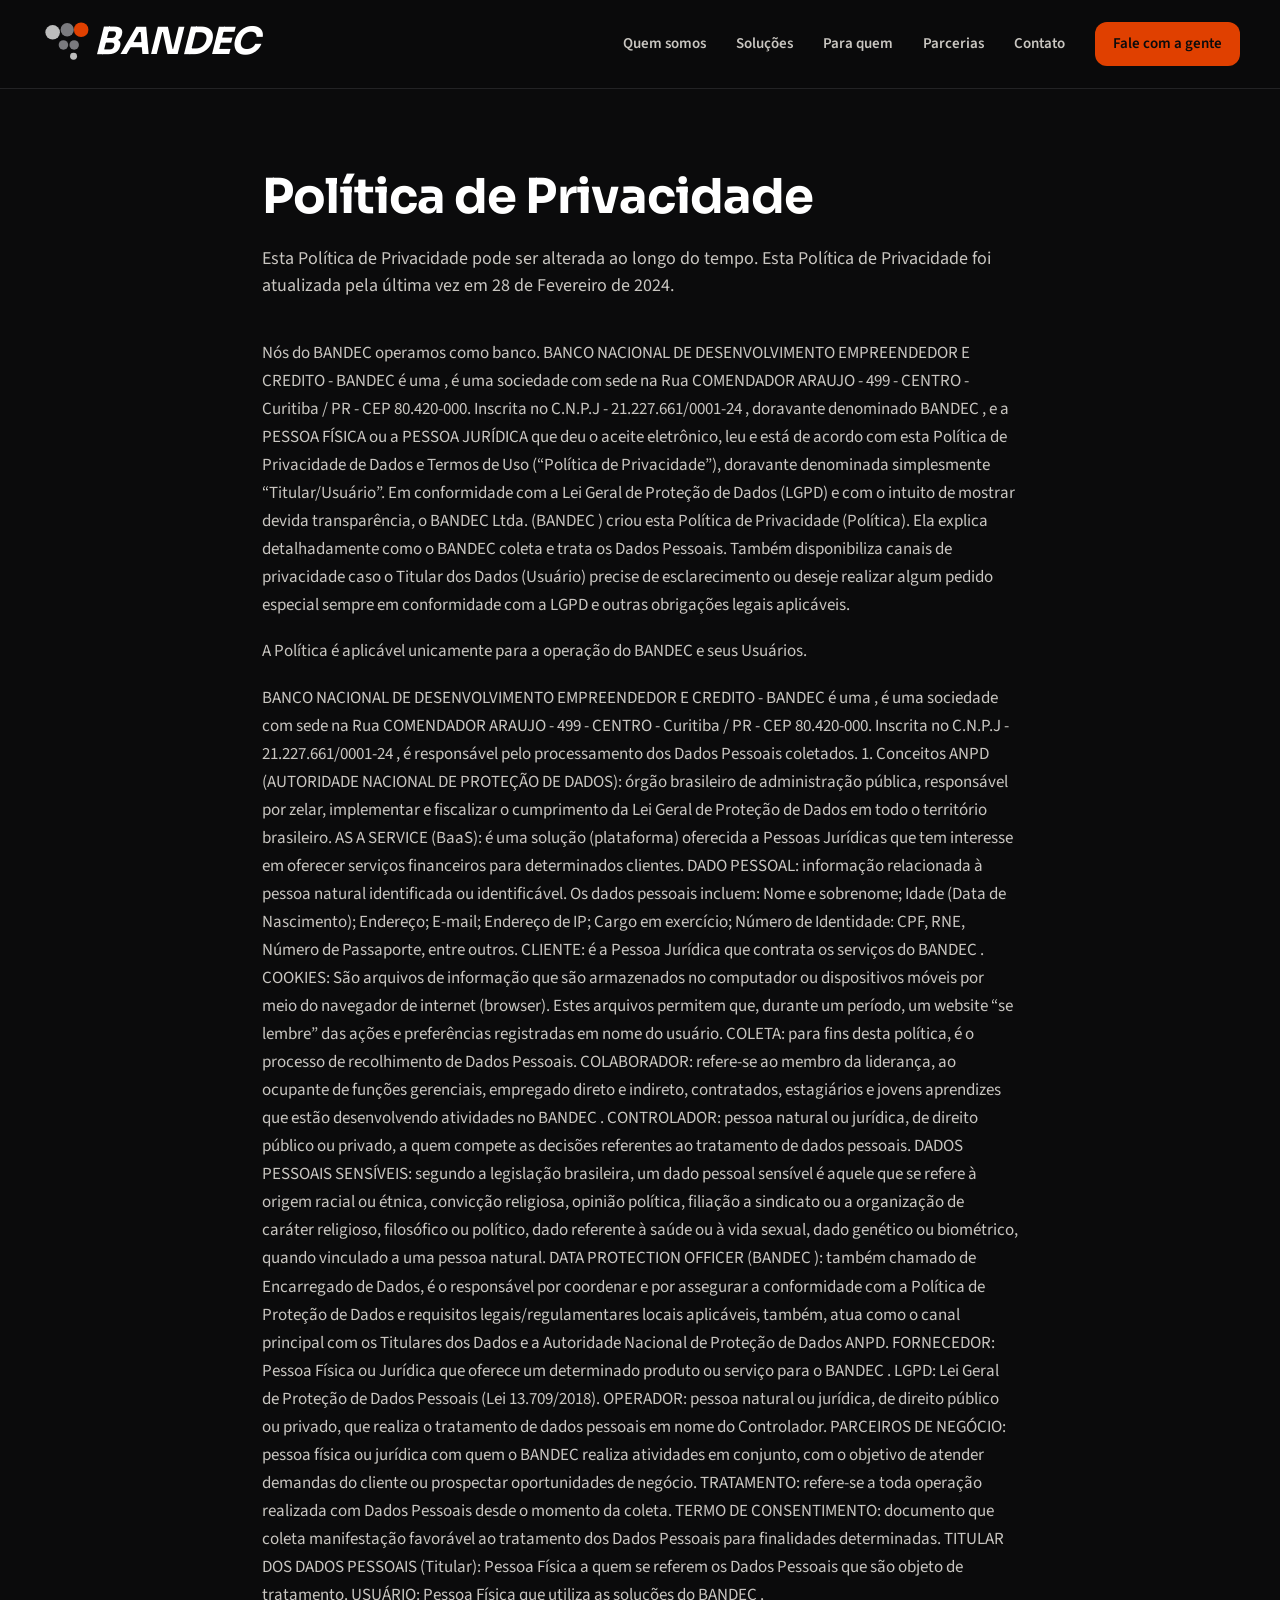
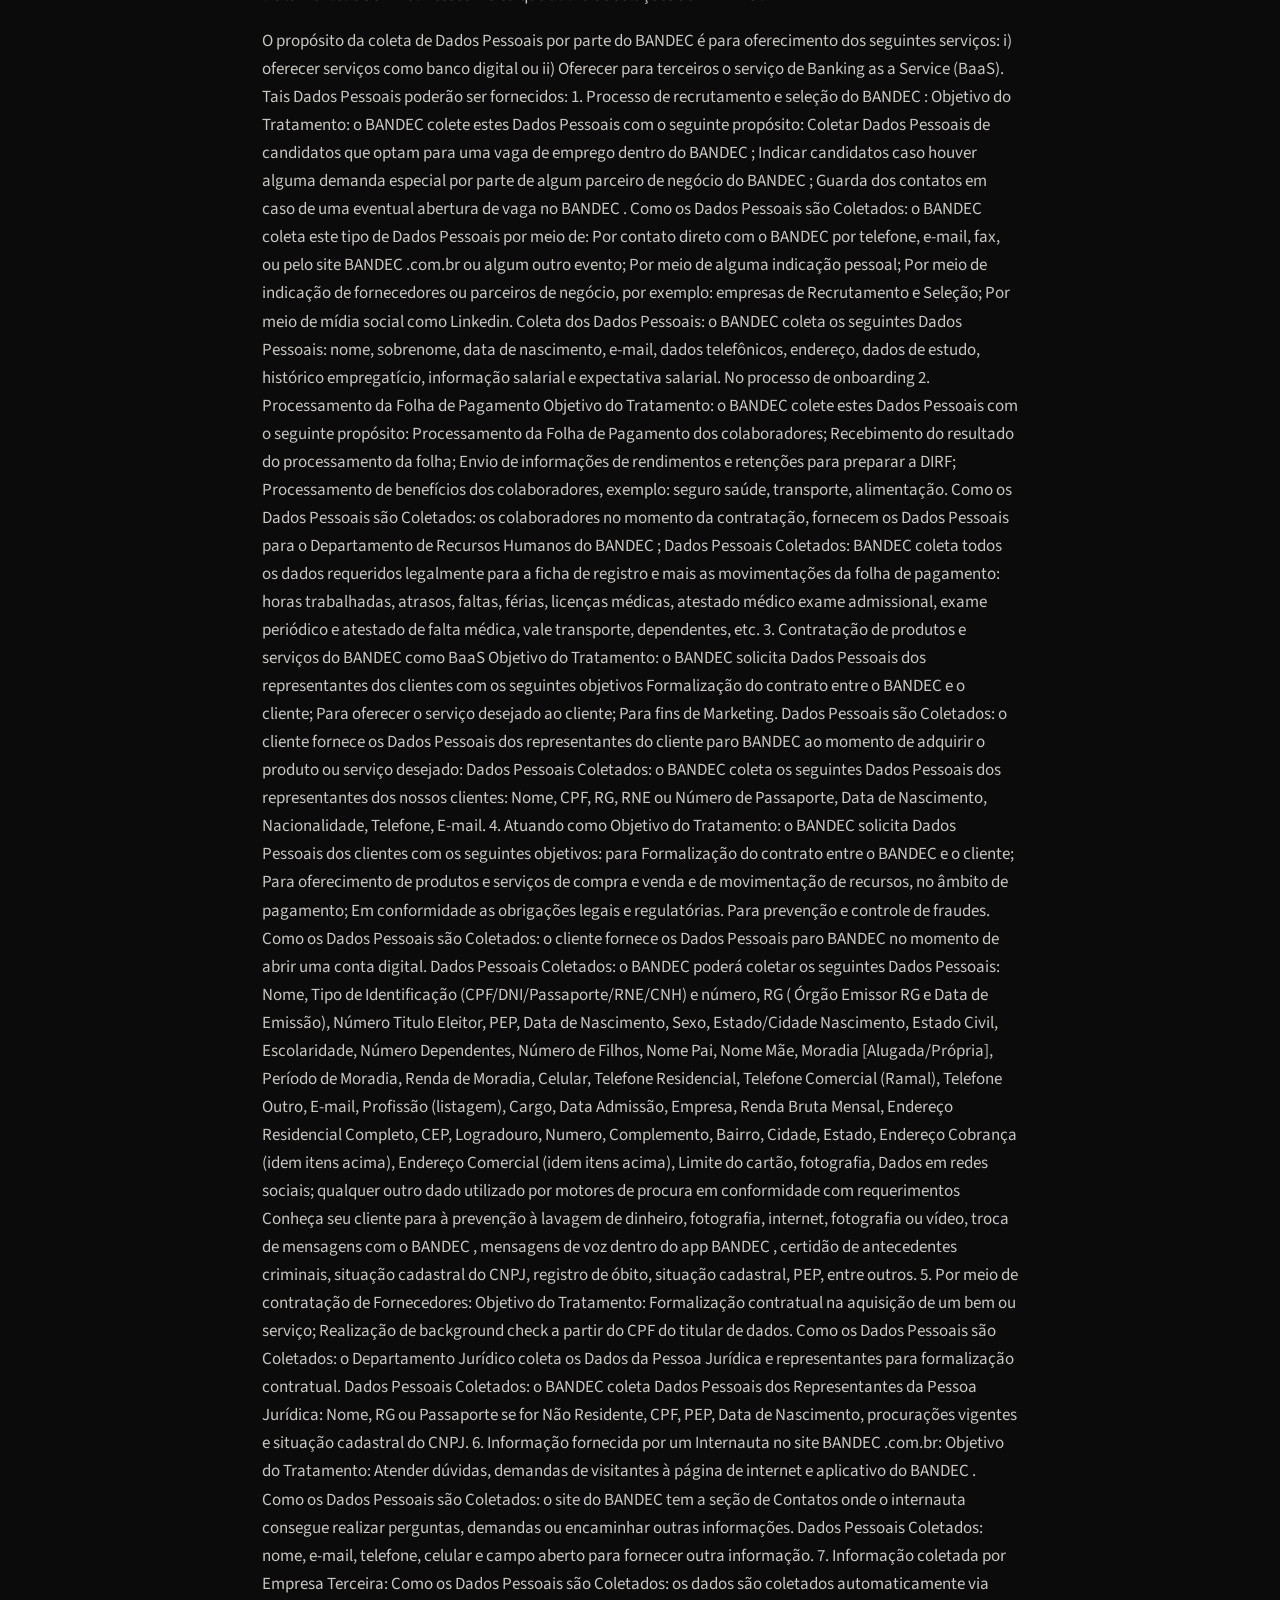
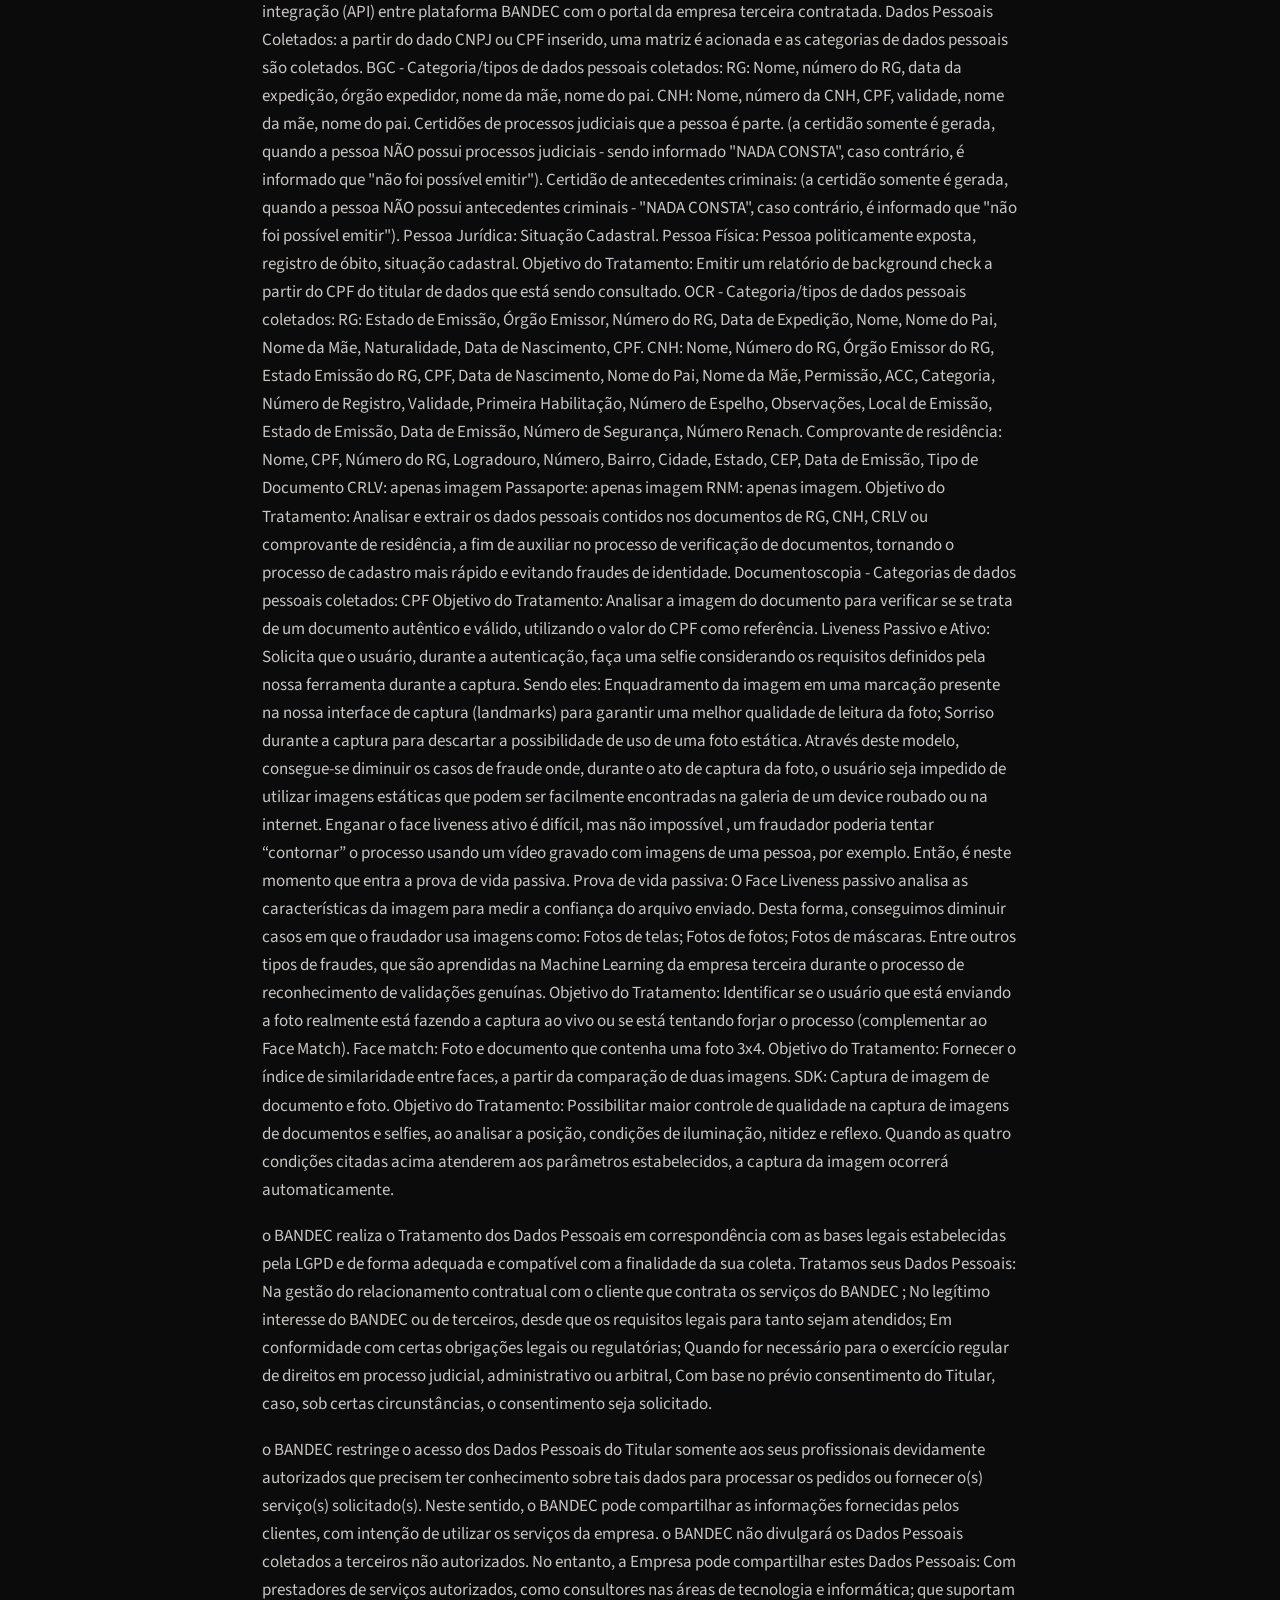
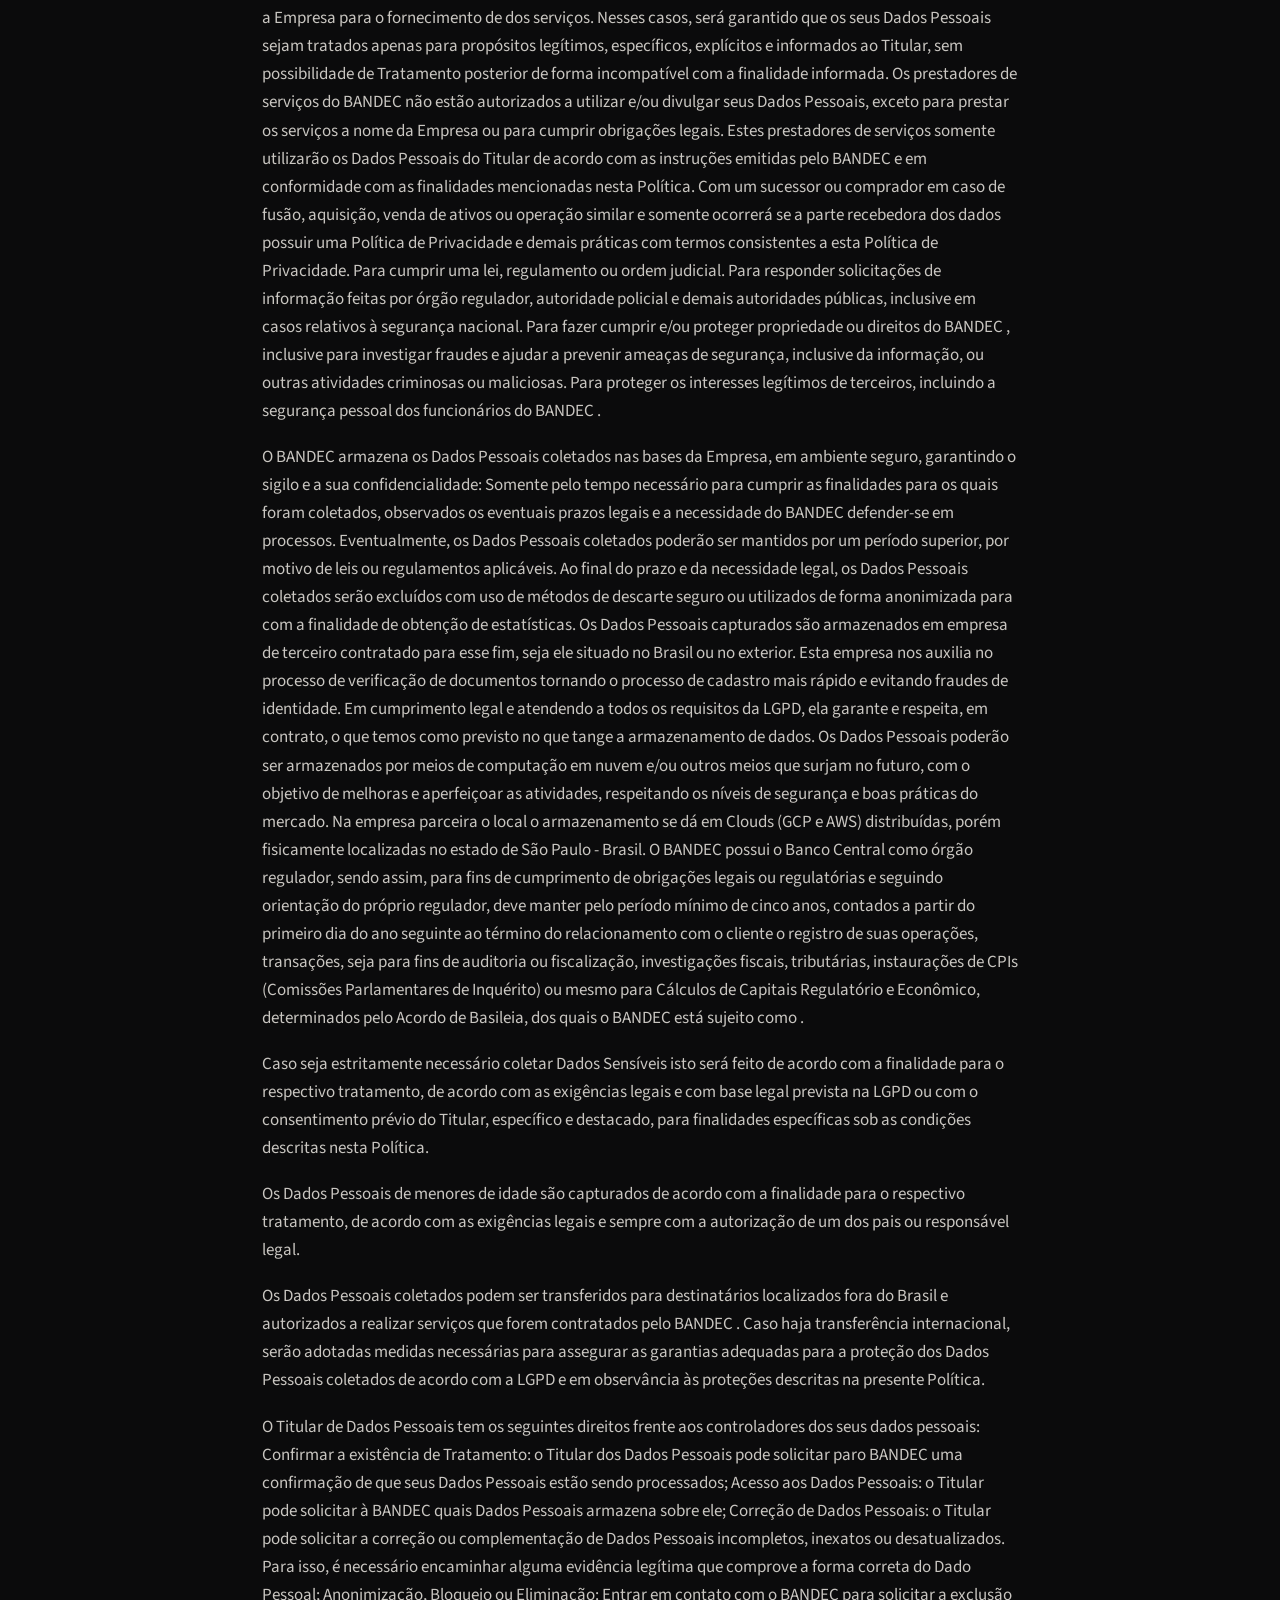
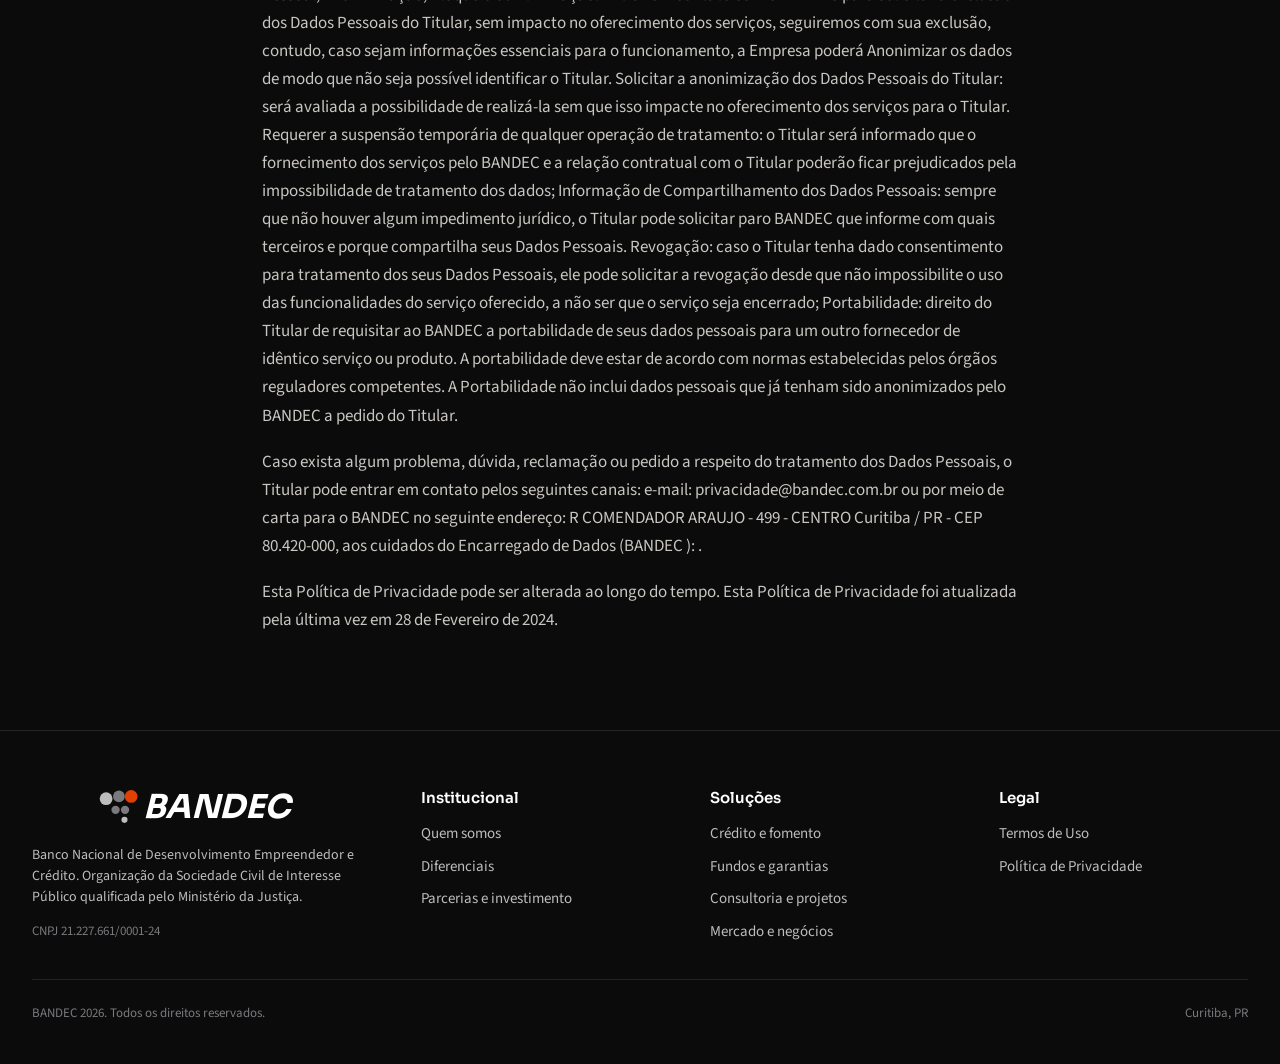
==== commit a145051e: "Logo em SVG inline e favicon com as bolinhas A logo passa a ser vetor com a fonte da página, sem PNG" ====
--- a/politica-de-privacidade.html
+++ b/politica-de-privacidade.html
@@ -6,7 +6,9 @@
 <title>Política de Privacidade, BANDEC</title>
 <meta name="description" content="BANDEC, política de privacidade.">
 <meta name="theme-color" content="#0b0b0c">
-<link rel="icon" href="assets/img/ico.png">
+<link rel="icon" href="assets/img/favicon.svg" type="image/svg+xml">
+<link rel="icon" href="assets/img/favicon-32.png" sizes="32x32" type="image/png">
+<link rel="apple-touch-icon" href="assets/img/apple-touch-icon.png">
 <link rel="preconnect" href="https://fonts.googleapis.com">
 <link rel="preconnect" href="https://fonts.gstatic.com" crossorigin>
 <link rel="stylesheet" href="https://fonts.googleapis.com/css2?family=Sora:wght@500;600;700&family=Source+Sans+3:wght@400;600;700&display=swap">
@@ -19,7 +21,7 @@
 <body>
 <header class="topo">
   <div class="container">
-    <a class="marca" href="index.html" aria-label="BANDEC, início"><img src="assets/img/logo-branco.png" alt="BANDEC" width="800" height="158"></a>
+    <a class="marca" href="index.html" aria-label="BANDEC, início"><svg role="img" aria-label="BANDEC" width="800" height="158" viewBox="0 0 800 158"><circle cx="40" cy="42" r="23" fill="#bdbdbd"/><circle cx="86" cy="34" r="21" fill="#7a7a7e"/><circle cx="130" cy="34" r="23" fill="#e04000"/><circle cx="74" cy="82" r="15" fill="#7a7a7e"/><circle cx="108" cy="82" r="15" fill="#7a7a7e"/><circle cx="106" cy="118" r="11" fill="#bdbdbd"/><text x="172" y="112" font-family="Sora, Arial Black, sans-serif" font-weight="700" font-style="italic" font-size="118" fill="#ffffff" letter-spacing="-2">BANDEC</text></svg></a>
     <button class="menu-botao" type="button" aria-label="Abrir menu" aria-expanded="false" aria-controls="menu"><svg aria-hidden="true" width="20" height="20" viewBox="0 0 24 24" fill="none" stroke="currentColor" stroke-width="2" stroke-linecap="round" stroke-linejoin="round"><path d="M4 7h16M4 12h16M4 17h16"/></svg></button>
     <nav class="menu" id="menu" aria-label="Principal">
       <a href="index.html#quem-somos">Quem somos</a>
@@ -57,7 +59,7 @@
   <div class="container">
     <div class="rodape-grade">
       <div class="rodape-marca">
-        <img src="assets/img/logo-branco.png" alt="BANDEC" width="800" height="158">
+        <svg role="img" aria-label="BANDEC" width="800" height="158" viewBox="0 0 800 158"><circle cx="40" cy="42" r="23" fill="#bdbdbd"/><circle cx="86" cy="34" r="21" fill="#7a7a7e"/><circle cx="130" cy="34" r="23" fill="#e04000"/><circle cx="74" cy="82" r="15" fill="#7a7a7e"/><circle cx="108" cy="82" r="15" fill="#7a7a7e"/><circle cx="106" cy="118" r="11" fill="#bdbdbd"/><text x="172" y="112" font-family="Sora, Arial Black, sans-serif" font-weight="700" font-style="italic" font-size="118" fill="#ffffff" letter-spacing="-2">BANDEC</text></svg>
         <span>Banco Nacional de Desenvolvimento Empreendedor e Crédito. Organização da Sociedade Civil de Interesse Público qualificada pelo Ministério da Justiça.</span>
         <small>CNPJ 21.227.661/0001-24</small>
       </div>
--- a/assets/styles.css
+++ b/assets/styles.css
@@ -54,7 +54,7 @@
 .topo { position: sticky; top: 0; z-index: 10; background: rgba(11, 11, 12, 0.92); backdrop-filter: blur(10px); -webkit-backdrop-filter: blur(10px); border-bottom: 1px solid var(--borda-escura); }
 .topo .container { max-width: none; padding: 0 40px; height: 88px; display: flex; align-items: center; justify-content: space-between; gap: 24px; }
 .marca { display: inline-flex; align-items: center; flex-shrink: 0; }
-.marca img { height: 50px; width: auto; max-width: none; }
+.marca svg { height: 50px; width: auto; display: block; }
 .menu { display: flex; align-items: center; gap: 30px; }
 .menu a { color: var(--claro-texto); text-decoration: none; font-size: 15px; font-weight: 600; transition: color var(--transicao); }
 .menu a:hover { color: var(--branco); }
@@ -182,7 +182,7 @@
 .rodape { background: var(--preto); color: var(--areia); padding: 56px 0 40px; border-top: 1px solid var(--borda-escura); }
 .rodape-grade { display: grid; grid-template-columns: 1.4fr 1fr 1fr 1fr; gap: 40px; }
 .rodape-marca { display: flex; flex-direction: column; gap: 14px; }
-.rodape-marca img { height: 44px; width: auto; max-width: none; }
+.rodape-marca svg { height: 44px; width: auto; display: block; }
 .rodape-marca span { font-size: 14px; line-height: 1.5; color: var(--cinza-claro); max-width: 360px; }
 .rodape-marca small { font-size: 13px; color: var(--cinza-medio); }
 .rodape-coluna { display: flex; flex-direction: column; gap: 10px; font-size: 15px; }
@@ -222,7 +222,7 @@
 @media (max-width: 720px) {
   .container { padding: 0 16px; }
   .topo .container { height: 68px; padding: 0 16px; }
-  .marca img { height: 34px; }
+  .marca svg { height: 34px; }
   .menu { display: none; position: absolute; left: 0; right: 0; top: 68px; flex-direction: column; align-items: stretch; gap: 0; background: var(--preto); border-bottom: 1px solid var(--borda-escura); padding: 8px 16px 16px; }
   .menu.aberto { display: flex; }
   .menu a { padding: 14px 4px; border-bottom: 1px solid var(--borda-escura); font-size: 16px; }
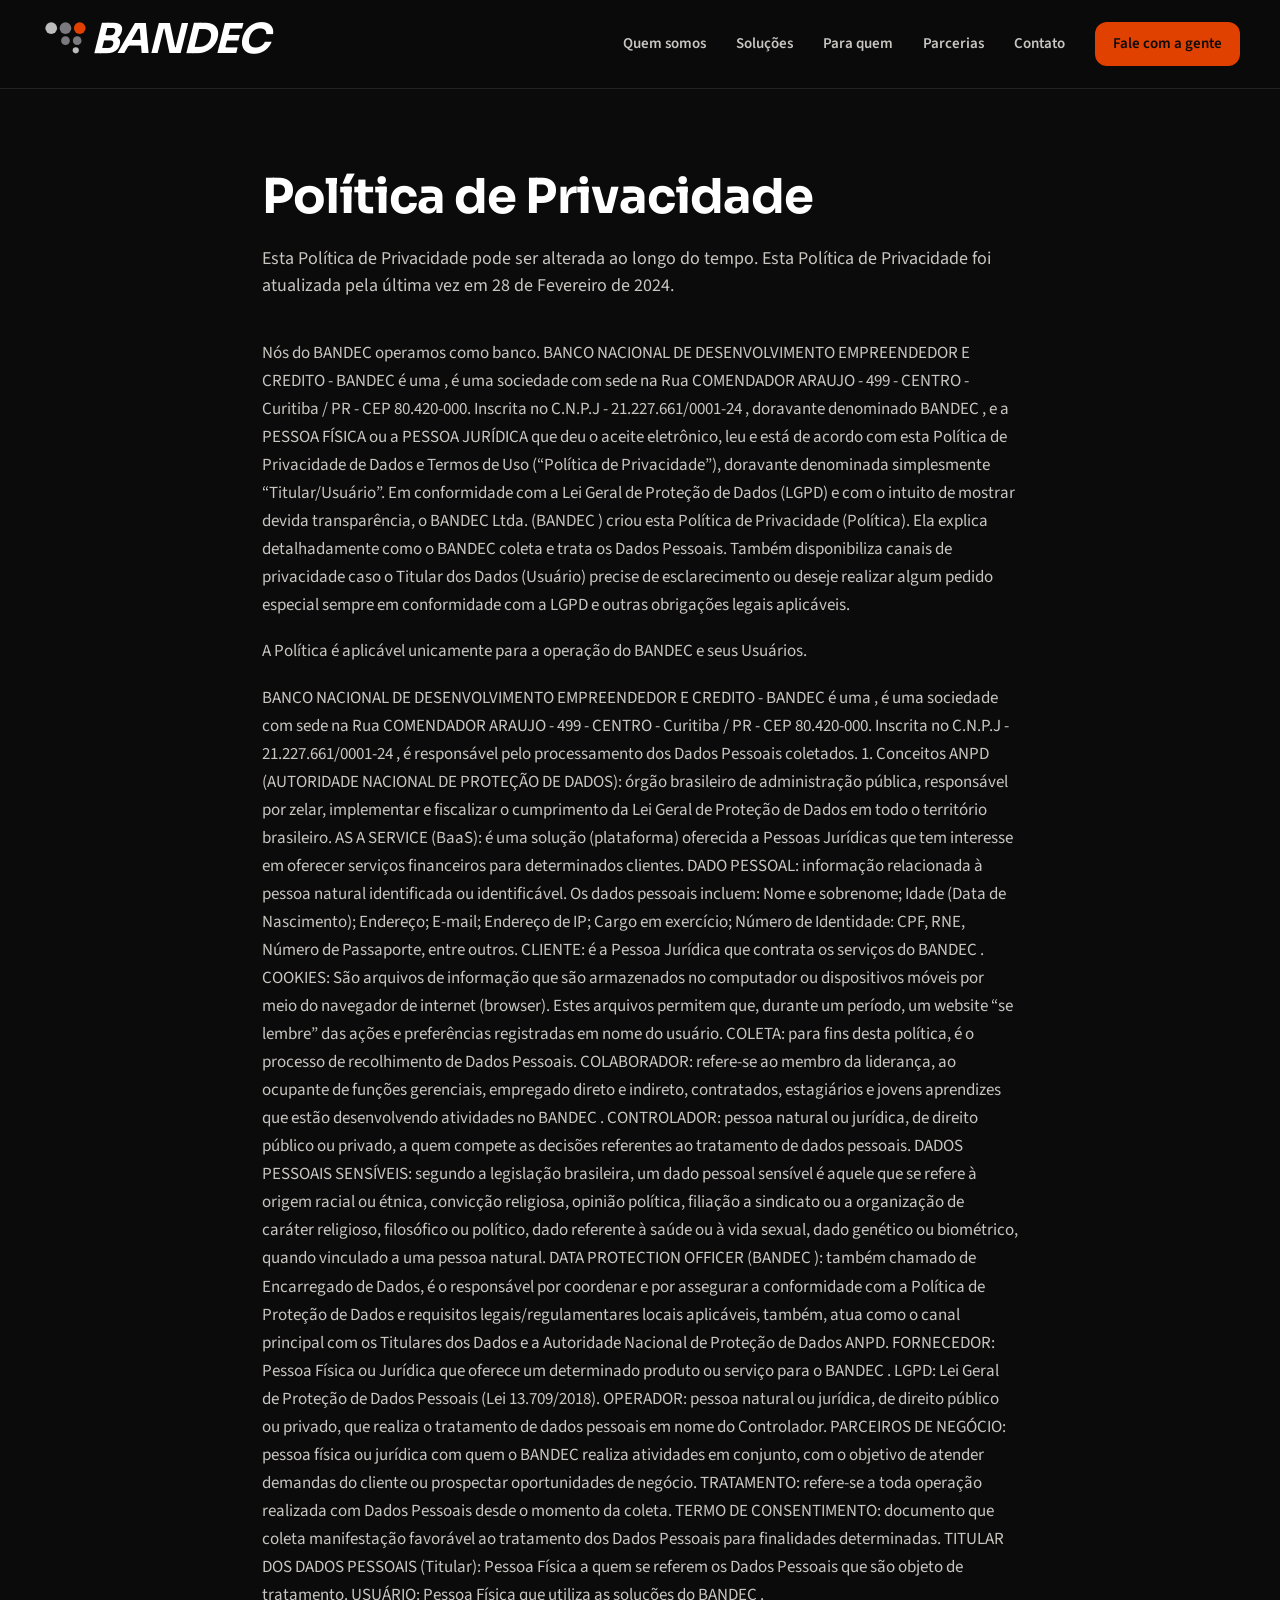
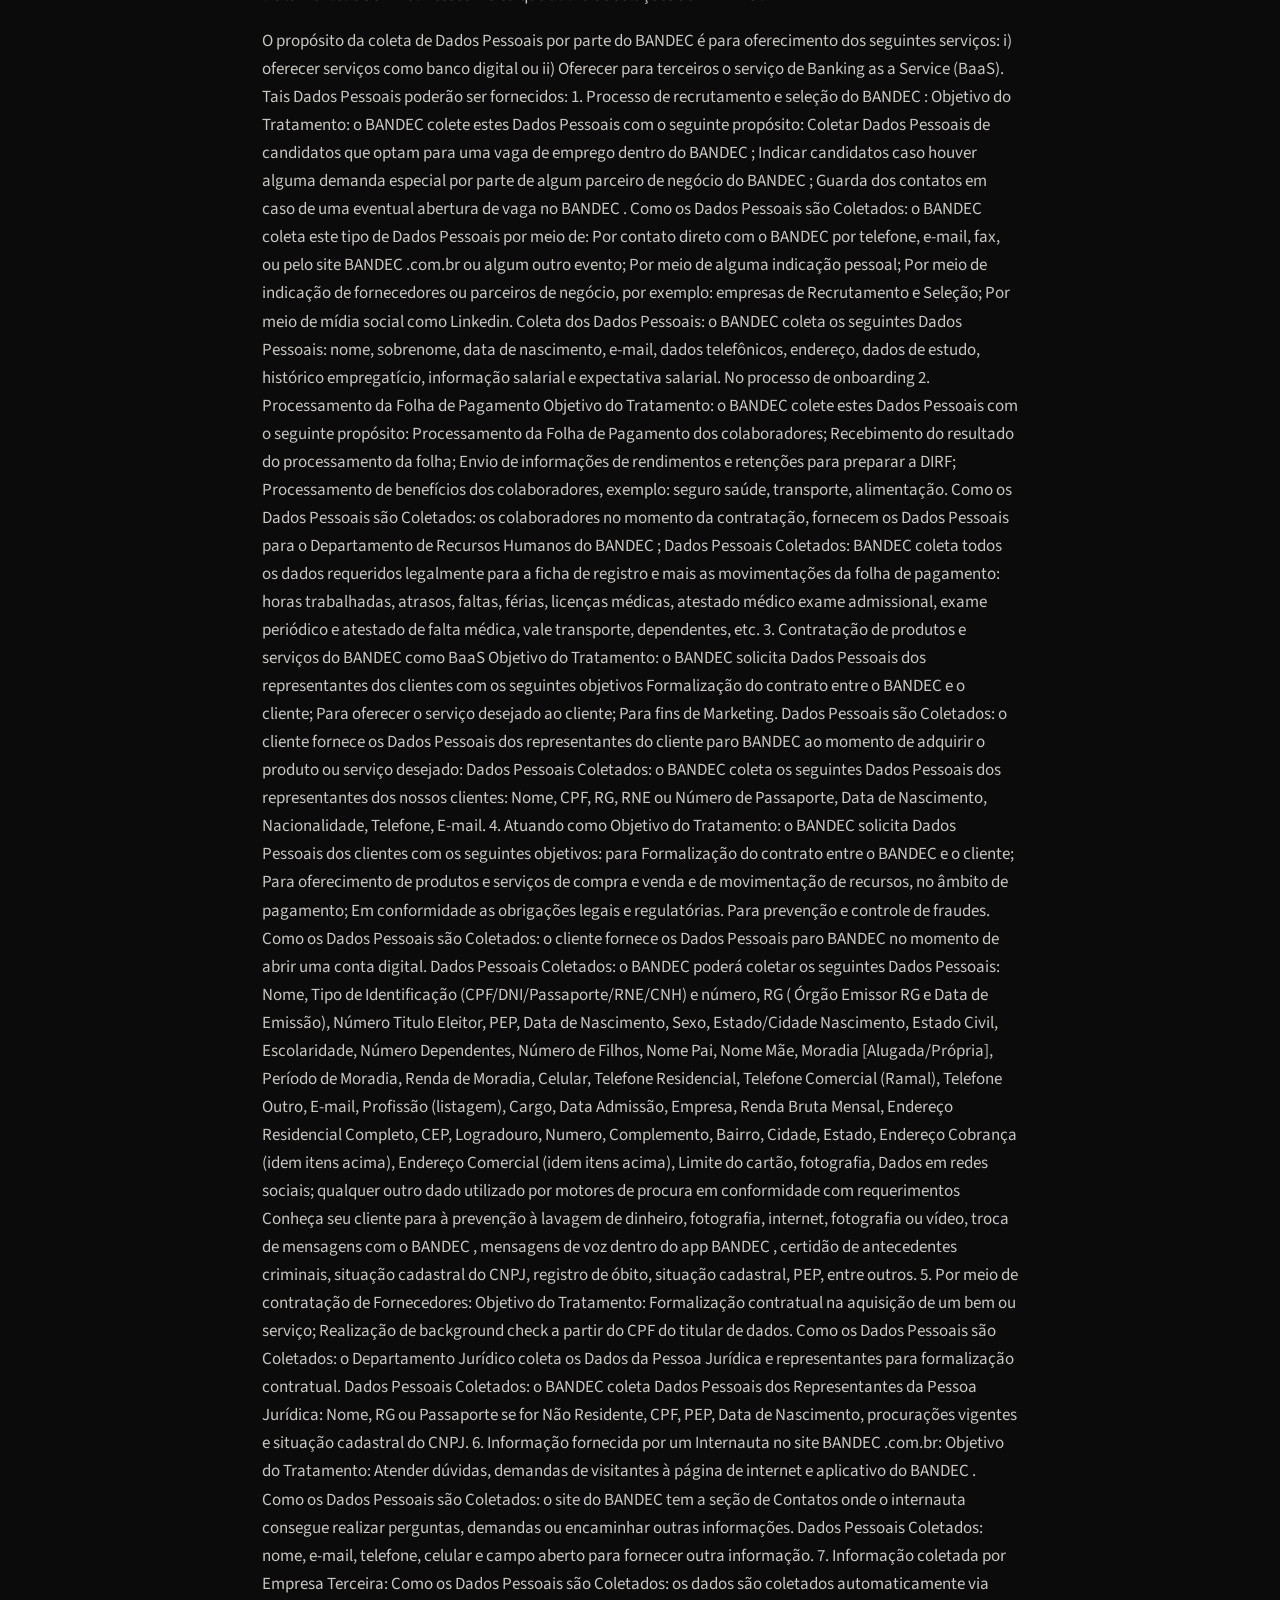
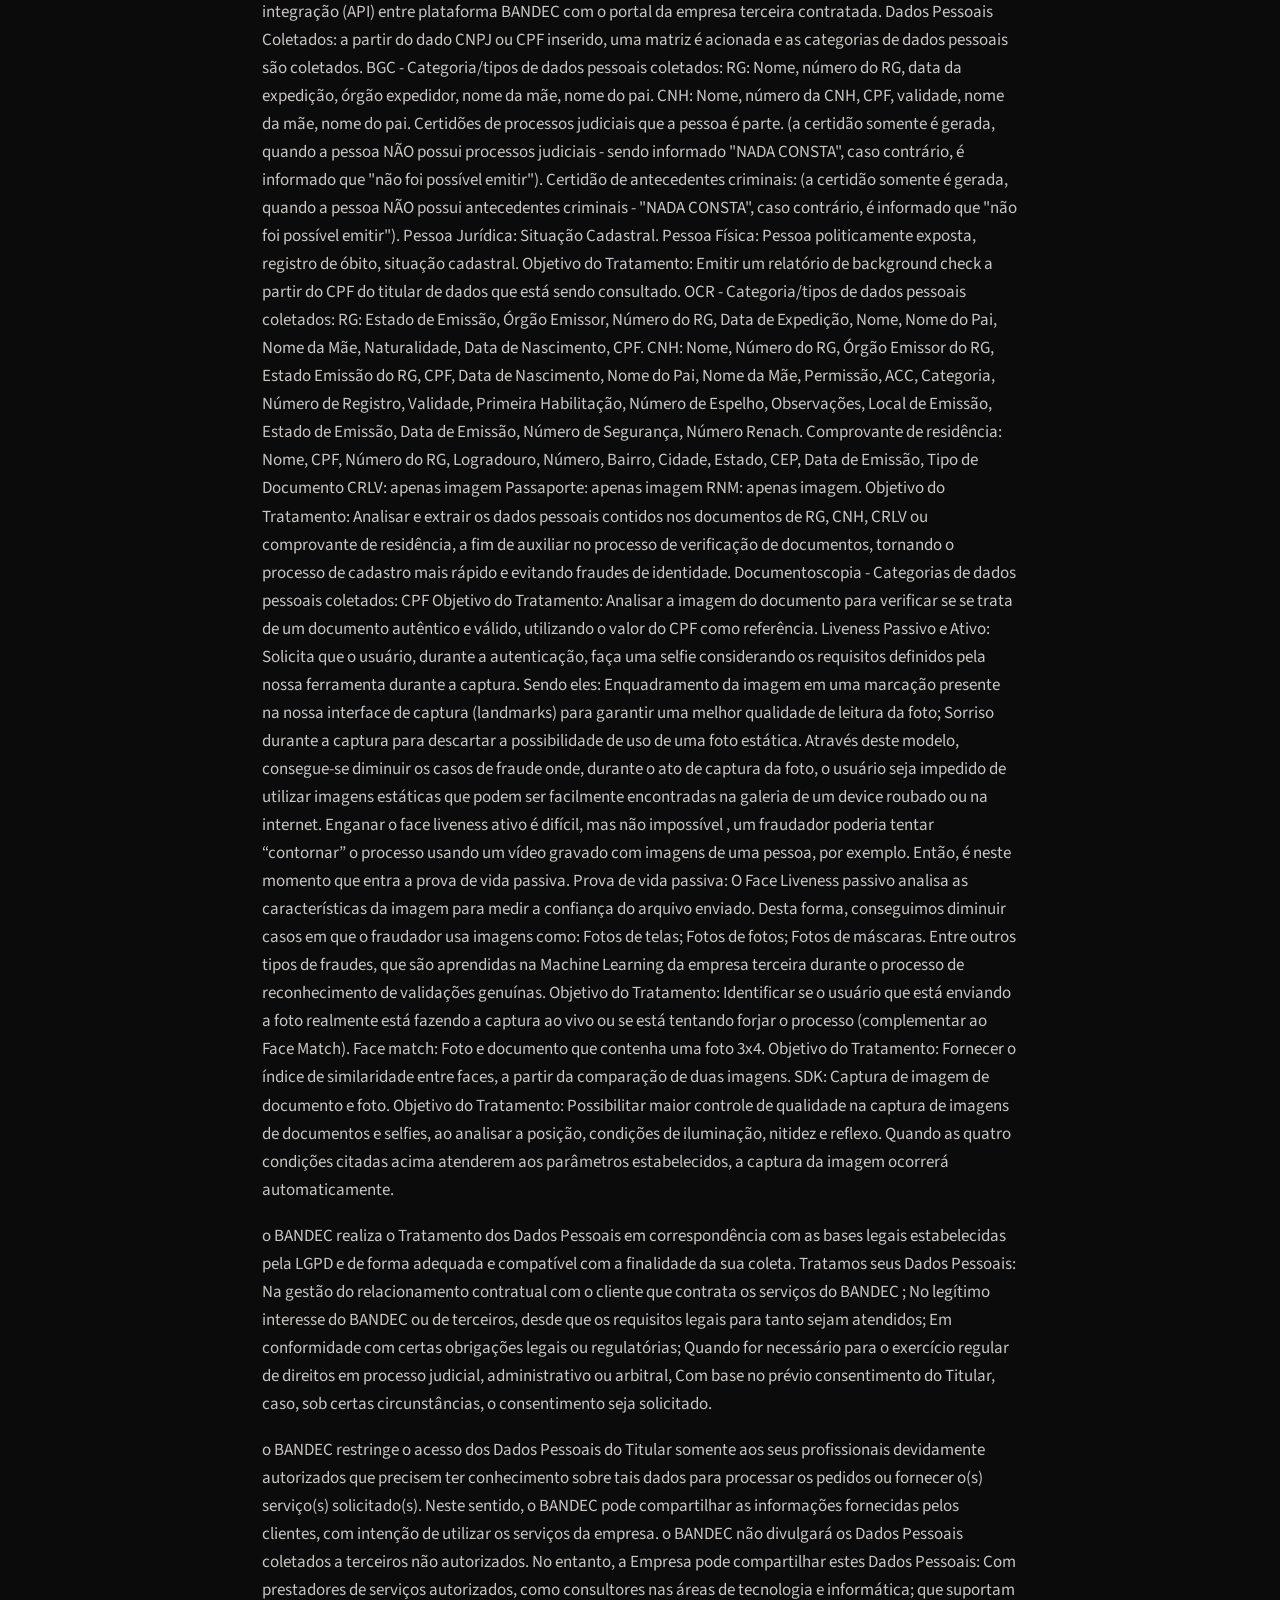
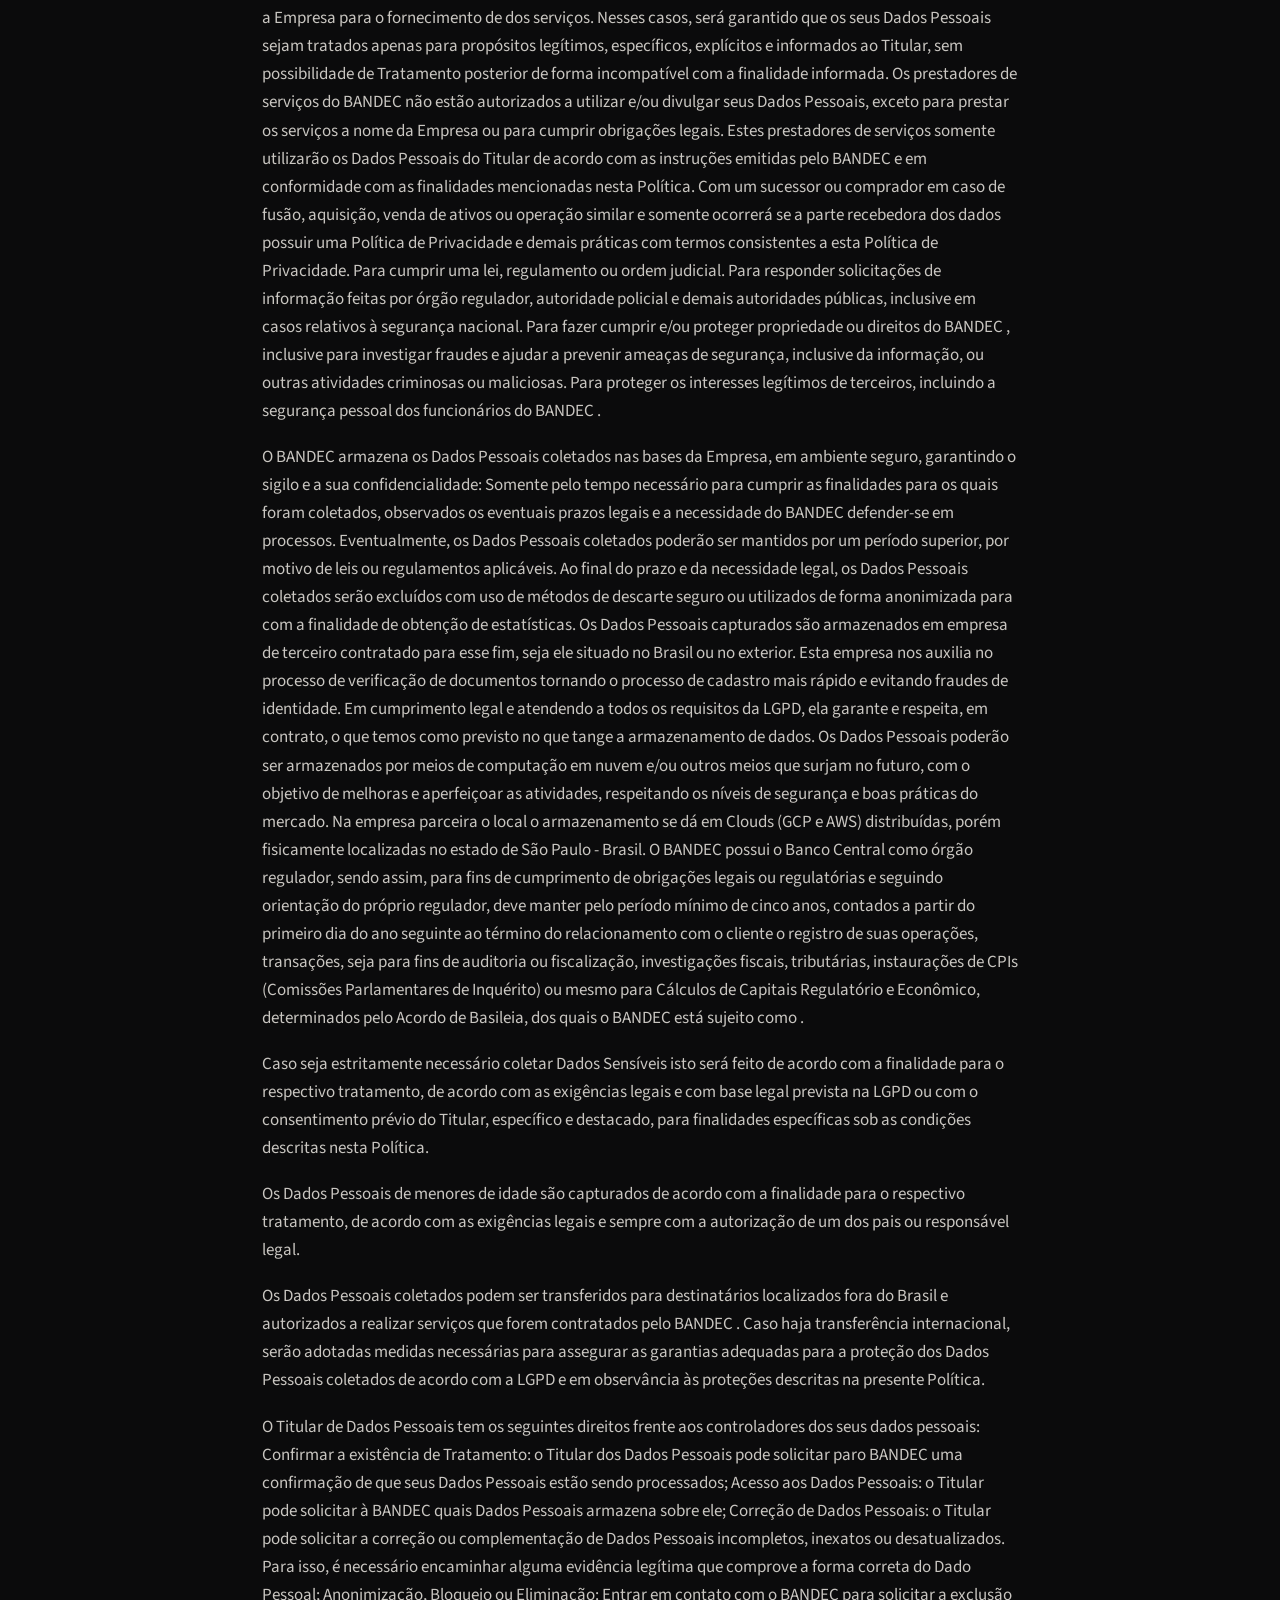
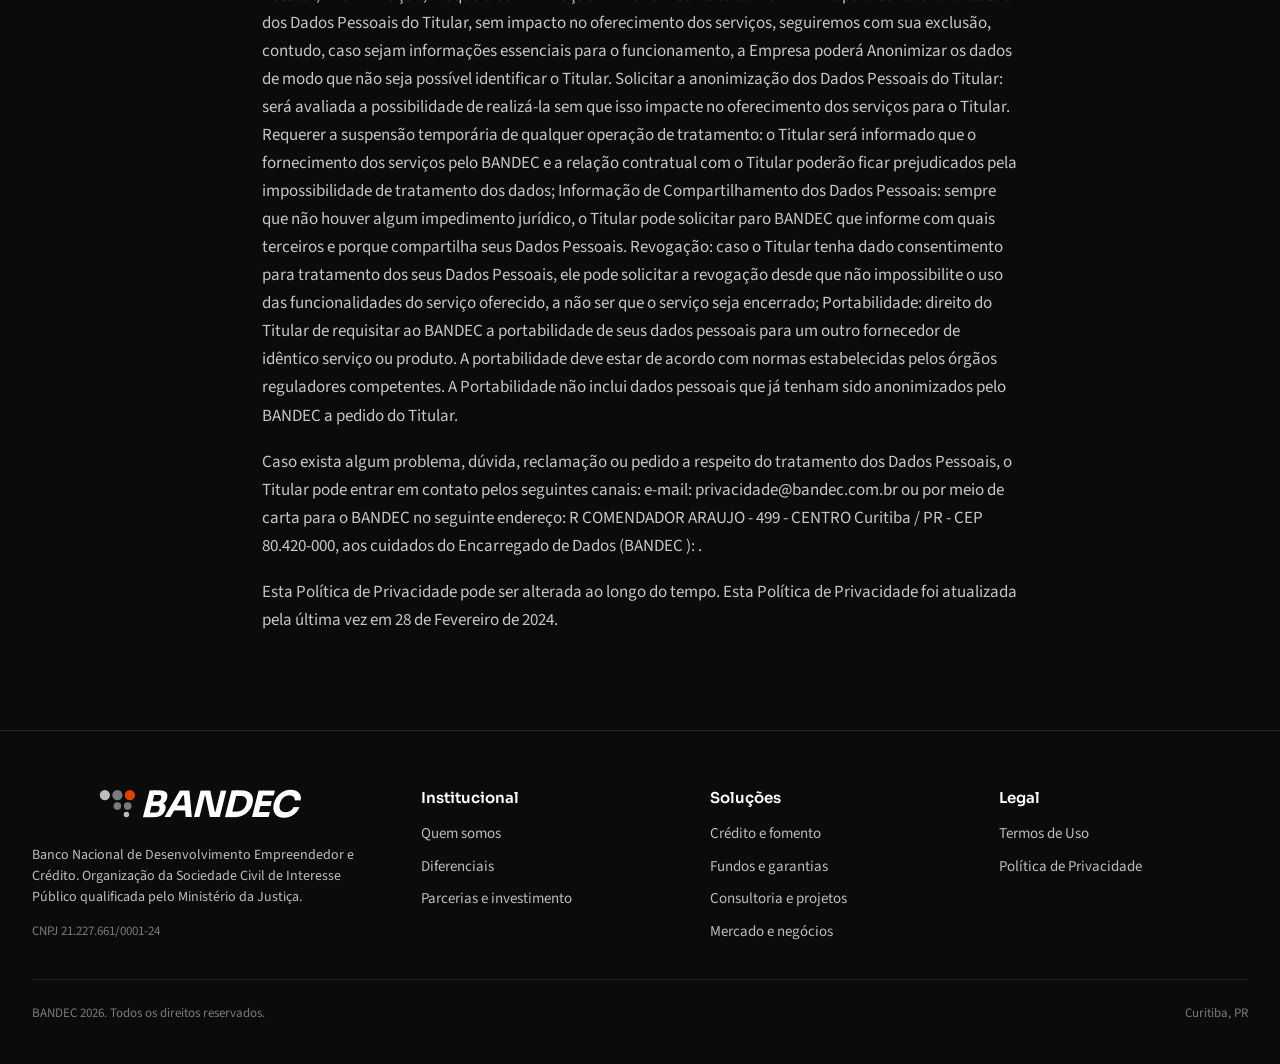
==== commit 56201a34: "Bolinhas da logo na posição da arte original Seis bolinhas medidas na arte: três em linha, duas abai" ====
--- a/politica-de-privacidade.html
+++ b/politica-de-privacidade.html
@@ -21,7 +21,7 @@
 <body>
 <header class="topo">
   <div class="container">
-    <a class="marca" href="index.html" aria-label="BANDEC, início"><svg role="img" aria-label="BANDEC" width="800" height="158" viewBox="0 0 800 158"><circle cx="40" cy="42" r="23" fill="#bdbdbd"/><circle cx="86" cy="34" r="21" fill="#7a7a7e"/><circle cx="130" cy="34" r="23" fill="#e04000"/><circle cx="74" cy="82" r="15" fill="#7a7a7e"/><circle cx="108" cy="82" r="15" fill="#7a7a7e"/><circle cx="106" cy="118" r="11" fill="#bdbdbd"/><text x="172" y="112" font-family="Sora, Arial Black, sans-serif" font-weight="700" font-style="italic" font-size="118" fill="#ffffff" letter-spacing="-2">BANDEC</text></svg></a>
+    <a class="marca" href="index.html" aria-label="BANDEC, início"><svg role="img" aria-label="BANDEC" width="800" height="158" viewBox="0 0 800 158"><circle cx="35.5" cy="29" r="18.4" fill="#bdbdbd"/><circle cx="80.5" cy="29" r="18.4" fill="#7a7a7e"/><circle cx="125.5" cy="29" r="18.4" fill="#e04000"/><circle cx="80.5" cy="68.5" r="13.7" fill="#7a7a7e"/><circle cx="117.5" cy="68.5" r="13.7" fill="#7a7a7e"/><circle cx="113" cy="99" r="9.7" fill="#bdbdbd"/><text x="160" y="106" font-family="Sora, Arial Black, sans-serif" font-weight="700" font-style="italic" font-size="130" fill="#ffffff" letter-spacing="-3">BANDEC</text></svg></a>
     <button class="menu-botao" type="button" aria-label="Abrir menu" aria-expanded="false" aria-controls="menu"><svg aria-hidden="true" width="20" height="20" viewBox="0 0 24 24" fill="none" stroke="currentColor" stroke-width="2" stroke-linecap="round" stroke-linejoin="round"><path d="M4 7h16M4 12h16M4 17h16"/></svg></button>
     <nav class="menu" id="menu" aria-label="Principal">
       <a href="index.html#quem-somos">Quem somos</a>
@@ -59,7 +59,7 @@
   <div class="container">
     <div class="rodape-grade">
       <div class="rodape-marca">
-        <svg role="img" aria-label="BANDEC" width="800" height="158" viewBox="0 0 800 158"><circle cx="40" cy="42" r="23" fill="#bdbdbd"/><circle cx="86" cy="34" r="21" fill="#7a7a7e"/><circle cx="130" cy="34" r="23" fill="#e04000"/><circle cx="74" cy="82" r="15" fill="#7a7a7e"/><circle cx="108" cy="82" r="15" fill="#7a7a7e"/><circle cx="106" cy="118" r="11" fill="#bdbdbd"/><text x="172" y="112" font-family="Sora, Arial Black, sans-serif" font-weight="700" font-style="italic" font-size="118" fill="#ffffff" letter-spacing="-2">BANDEC</text></svg>
+        <svg role="img" aria-label="BANDEC" width="800" height="158" viewBox="0 0 800 158"><circle cx="35.5" cy="29" r="18.4" fill="#bdbdbd"/><circle cx="80.5" cy="29" r="18.4" fill="#7a7a7e"/><circle cx="125.5" cy="29" r="18.4" fill="#e04000"/><circle cx="80.5" cy="68.5" r="13.7" fill="#7a7a7e"/><circle cx="117.5" cy="68.5" r="13.7" fill="#7a7a7e"/><circle cx="113" cy="99" r="9.7" fill="#bdbdbd"/><text x="160" y="106" font-family="Sora, Arial Black, sans-serif" font-weight="700" font-style="italic" font-size="130" fill="#ffffff" letter-spacing="-3">BANDEC</text></svg>
         <span>Banco Nacional de Desenvolvimento Empreendedor e Crédito. Organização da Sociedade Civil de Interesse Público qualificada pelo Ministério da Justiça.</span>
         <small>CNPJ 21.227.661/0001-24</small>
       </div>
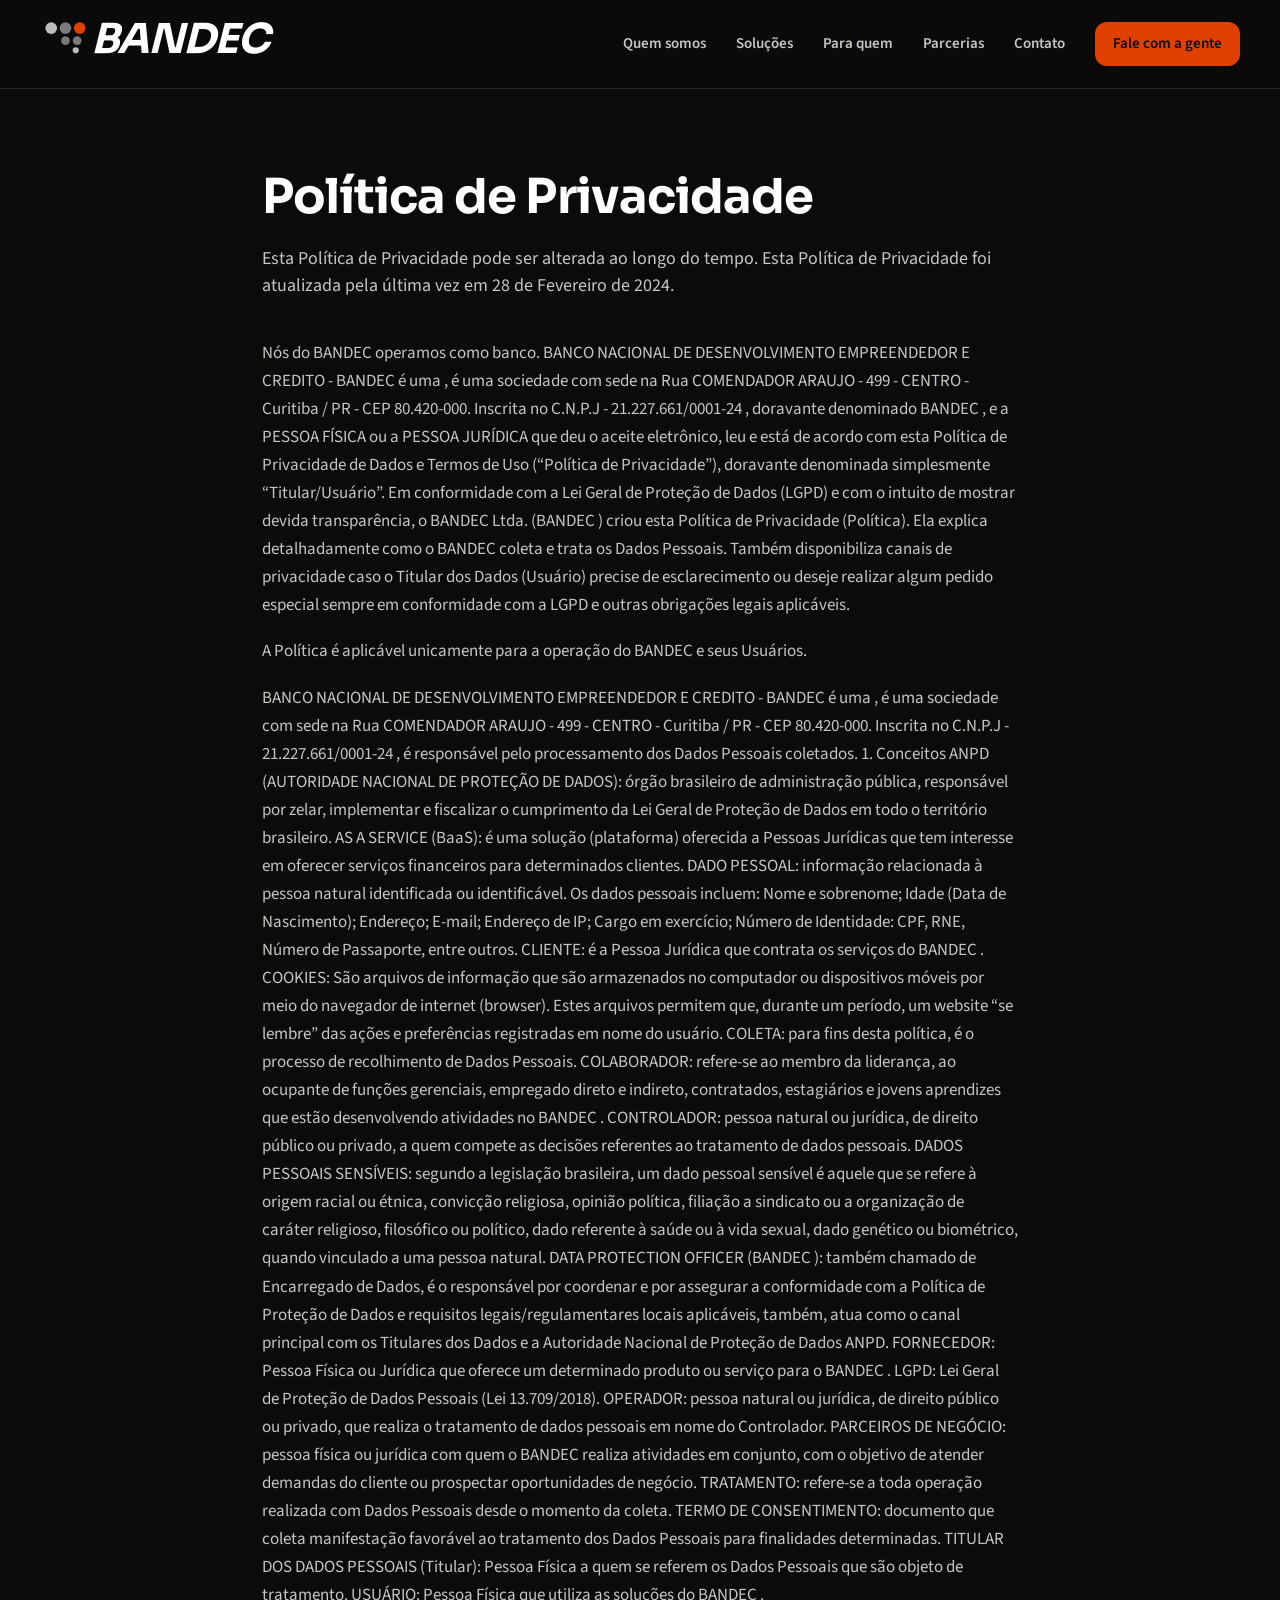
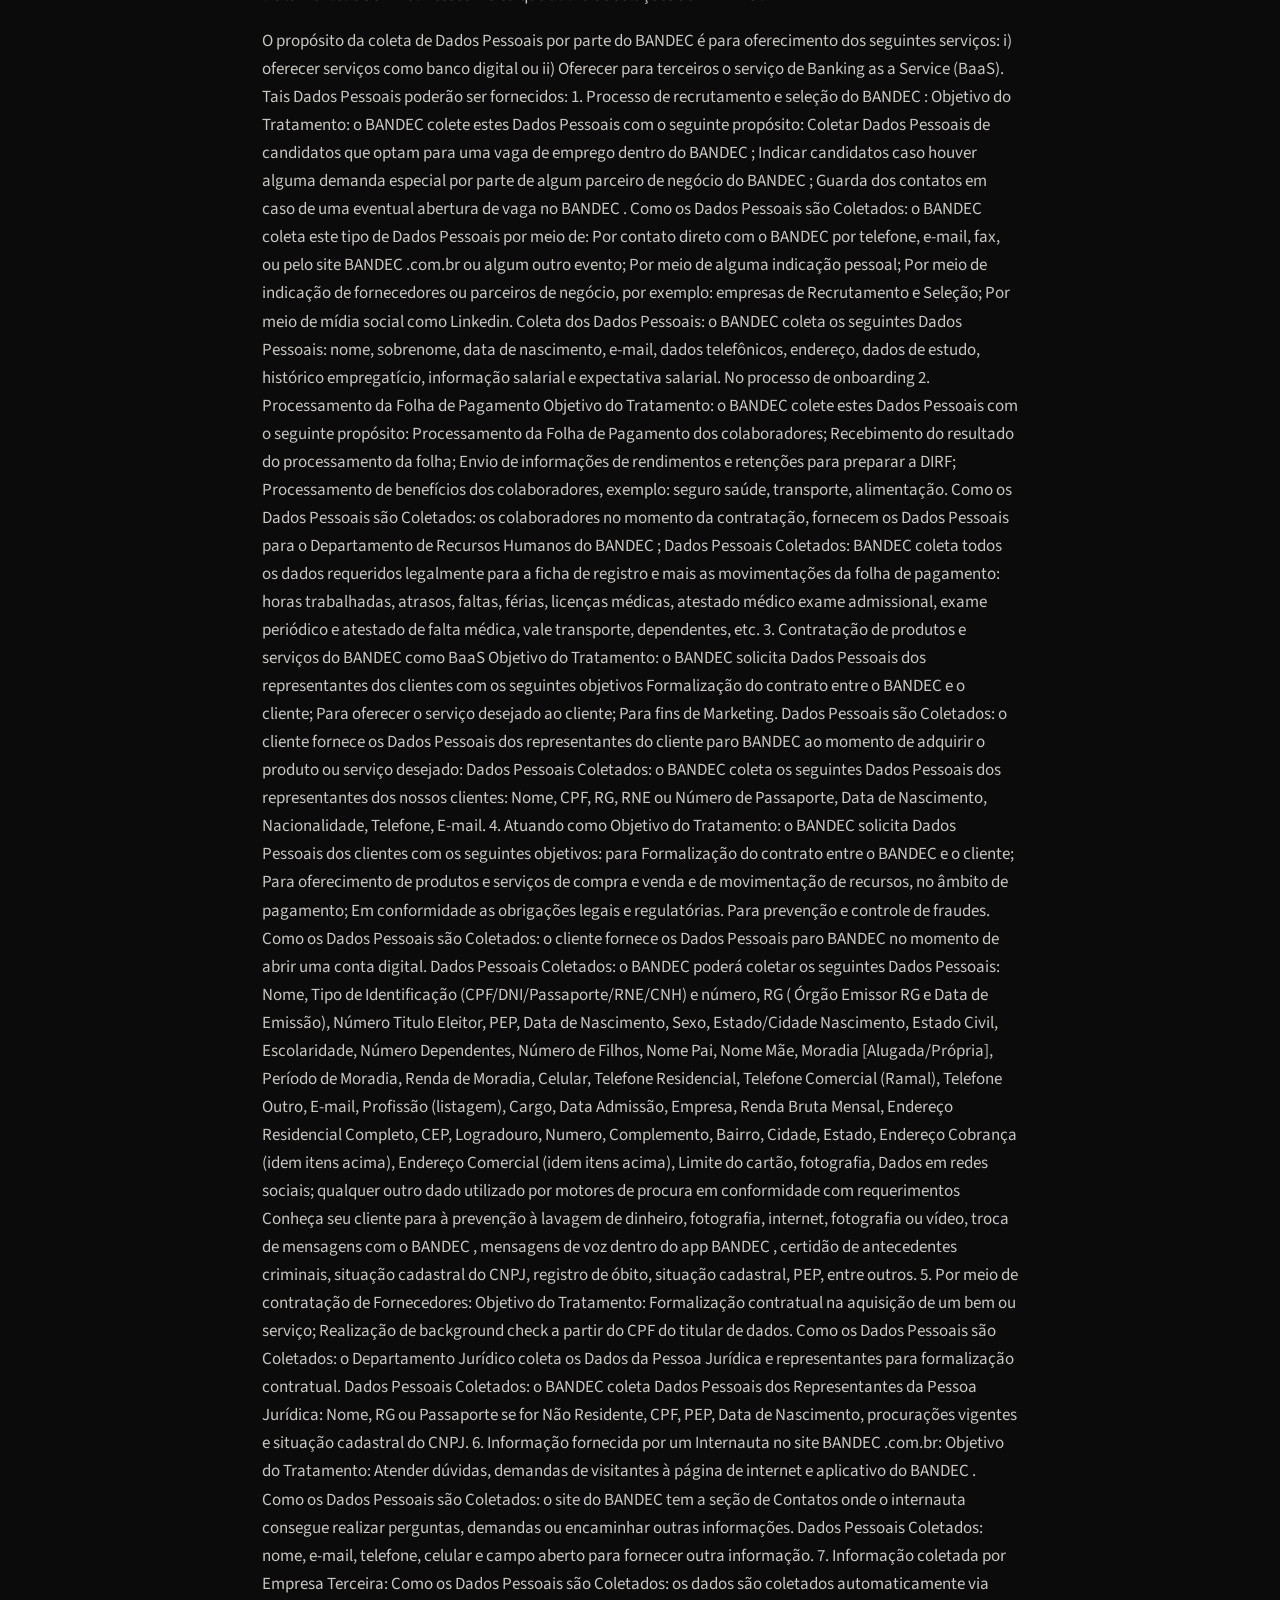
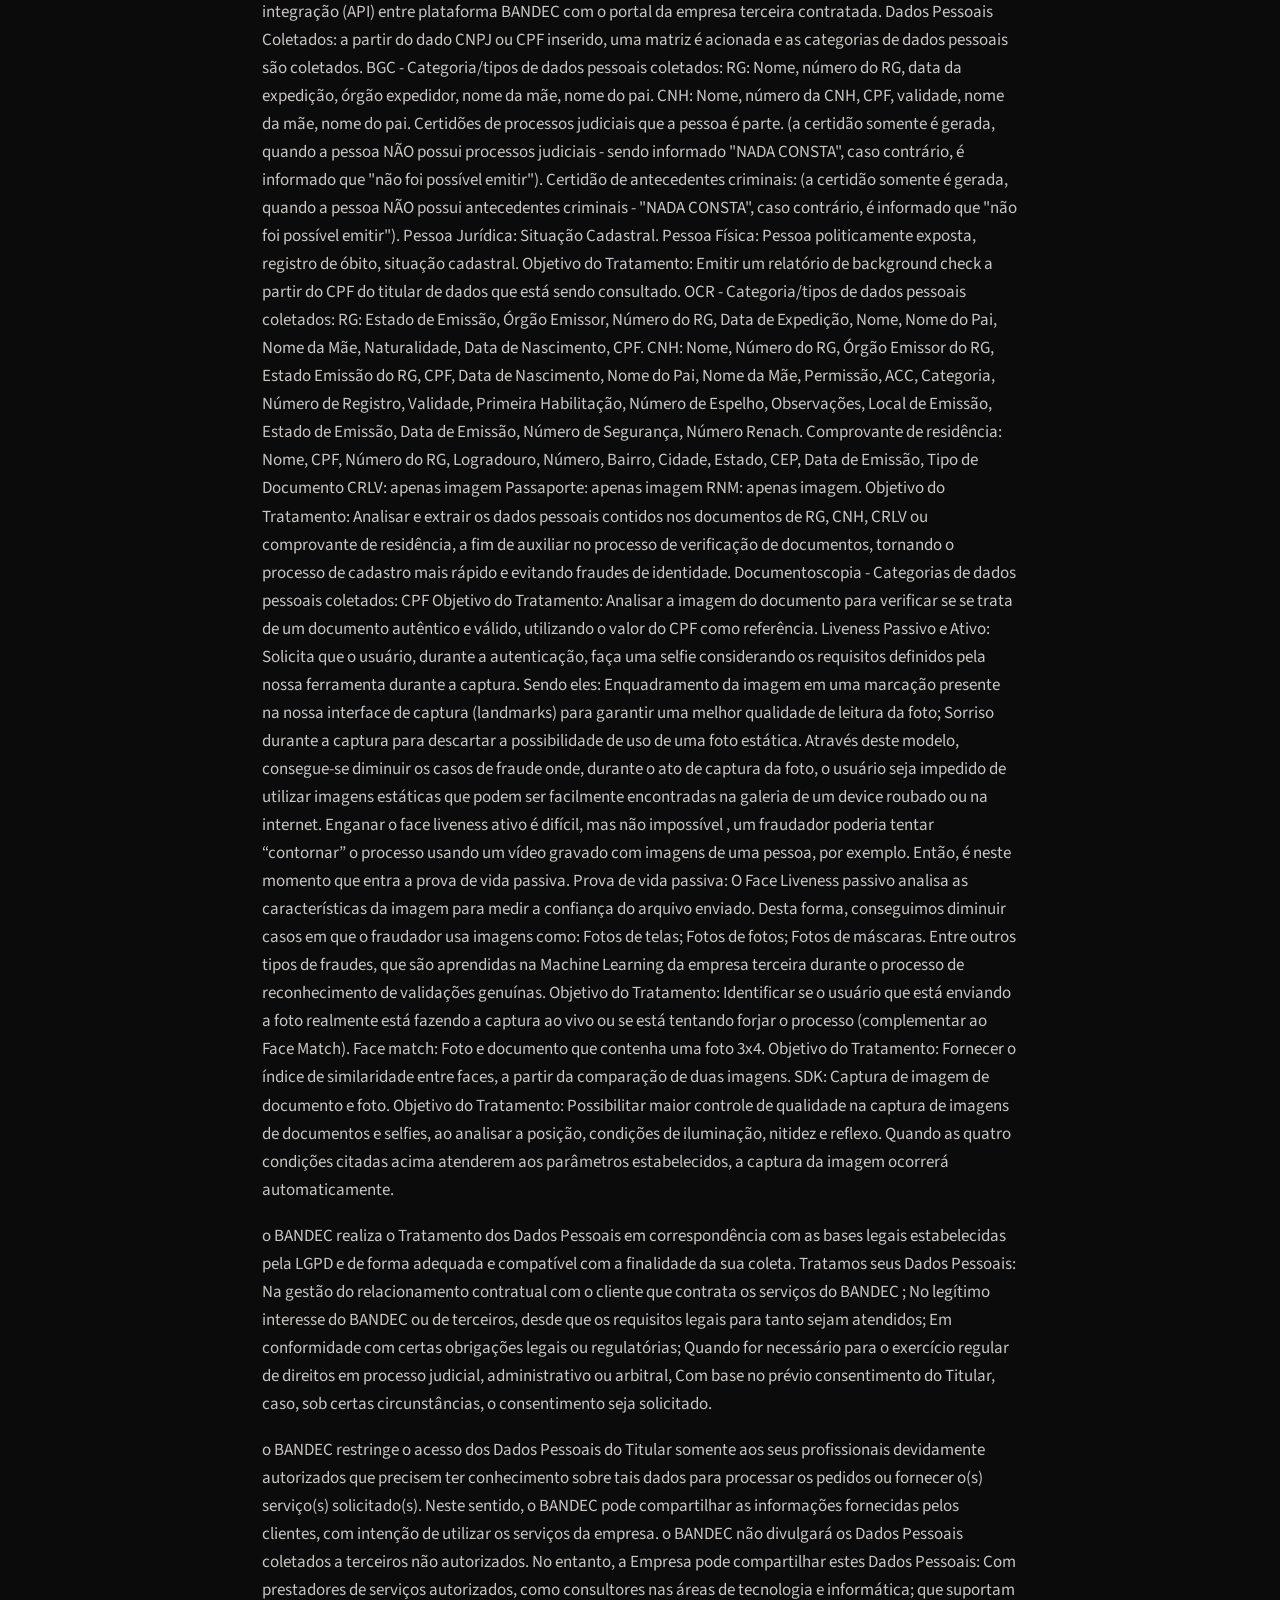
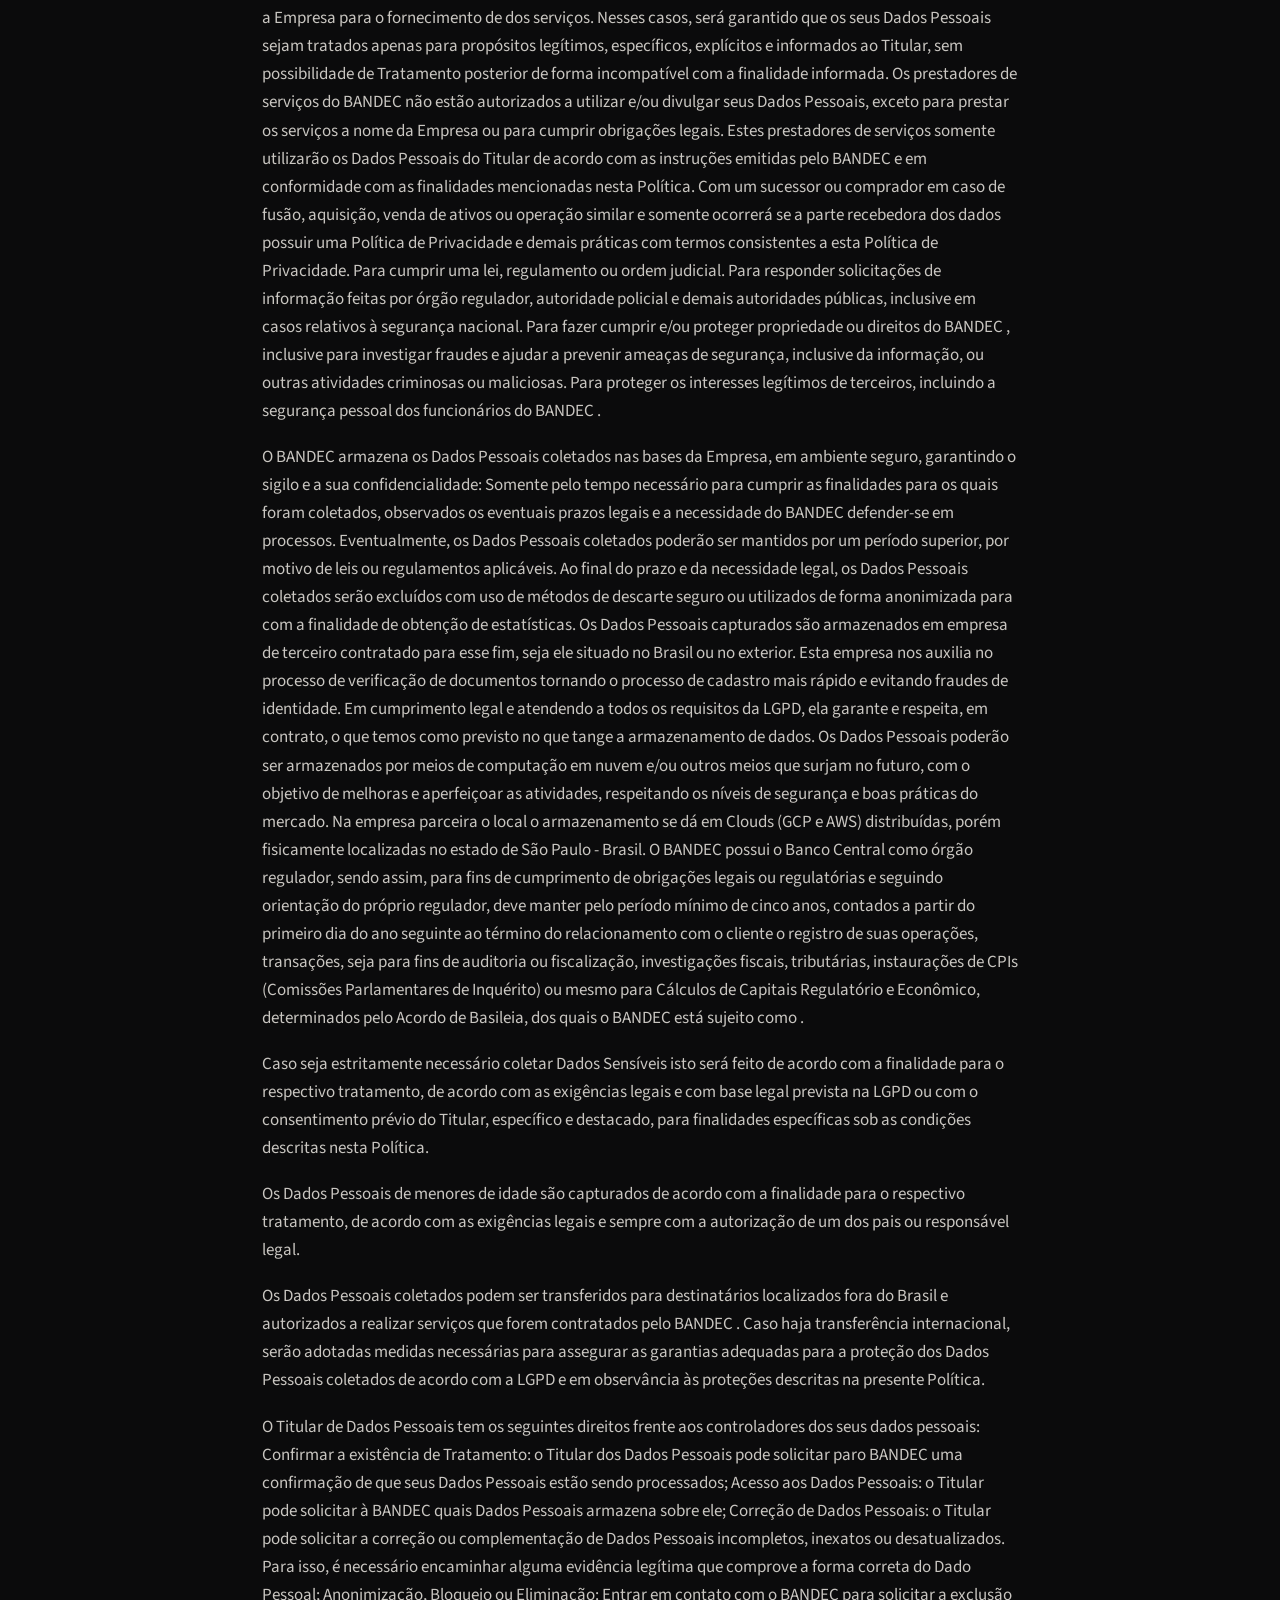
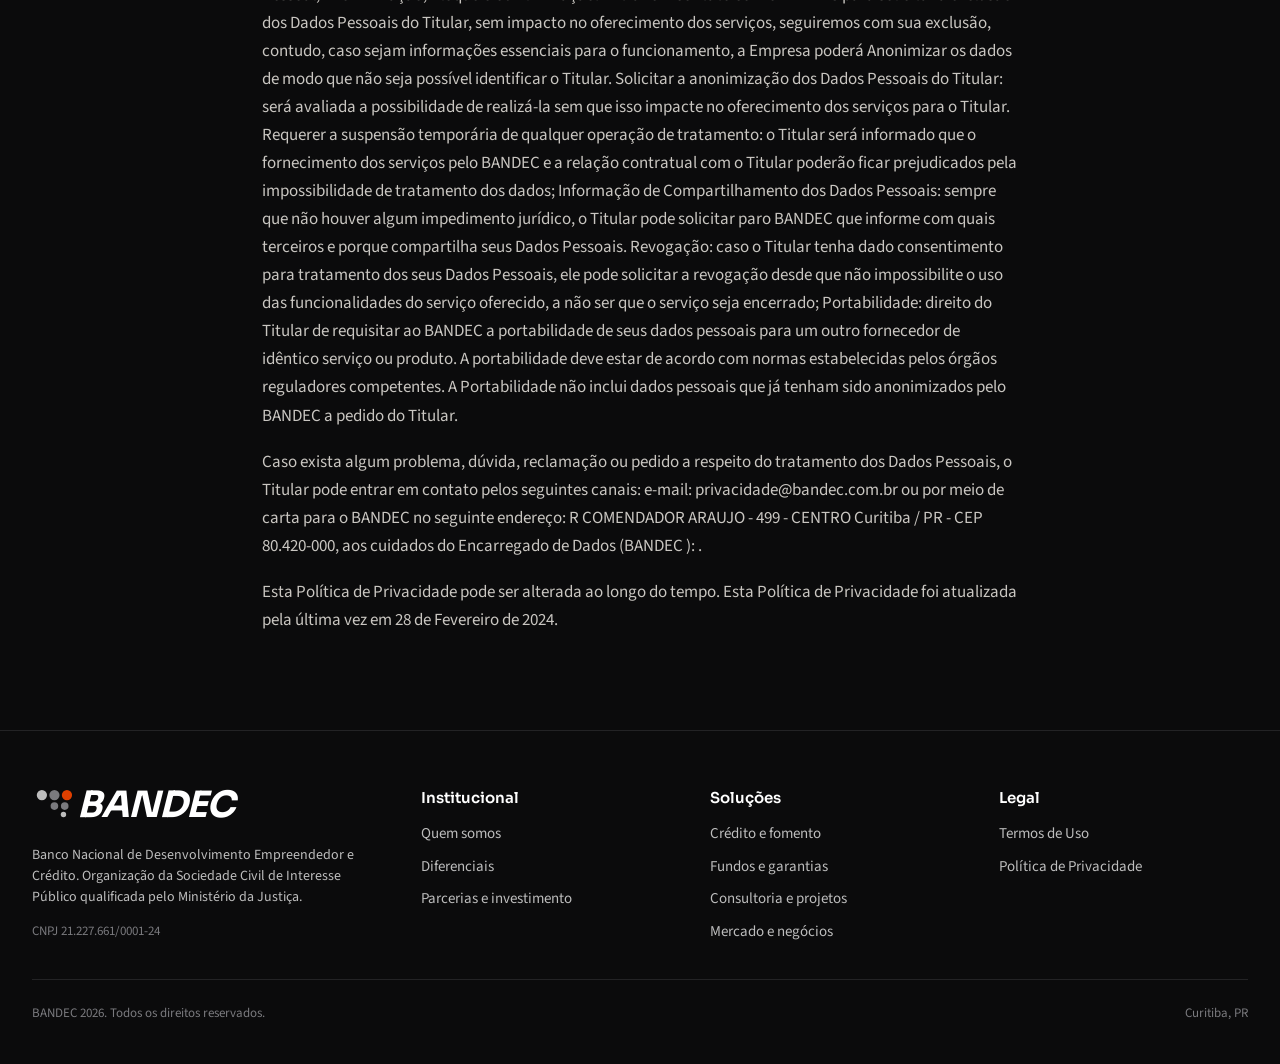
==== commit a983ae43: "Logo alinhada à esquerda no rodapé e favicon em fundo claro O SVG da marca ganha largura fixa e anco" ====
--- a/politica-de-privacidade.html
+++ b/politica-de-privacidade.html
@@ -21,7 +21,7 @@
 <body>
 <header class="topo">
   <div class="container">
-    <a class="marca" href="index.html" aria-label="BANDEC, início"><svg role="img" aria-label="BANDEC" width="800" height="158" viewBox="0 0 800 158"><circle cx="35.5" cy="29" r="18.4" fill="#bdbdbd"/><circle cx="80.5" cy="29" r="18.4" fill="#7a7a7e"/><circle cx="125.5" cy="29" r="18.4" fill="#e04000"/><circle cx="80.5" cy="68.5" r="13.7" fill="#7a7a7e"/><circle cx="117.5" cy="68.5" r="13.7" fill="#7a7a7e"/><circle cx="113" cy="99" r="9.7" fill="#bdbdbd"/><text x="160" y="106" font-family="Sora, Arial Black, sans-serif" font-weight="700" font-style="italic" font-size="130" fill="#ffffff" letter-spacing="-3">BANDEC</text></svg></a>
+    <a class="marca" href="index.html" aria-label="BANDEC, início"><svg role="img" aria-label="BANDEC" viewBox="0 0 800 158" preserveAspectRatio="xMinYMid meet"><circle cx="35.5" cy="29" r="18.4" fill="#bdbdbd"/><circle cx="80.5" cy="29" r="18.4" fill="#7a7a7e"/><circle cx="125.5" cy="29" r="18.4" fill="#e04000"/><circle cx="80.5" cy="68.5" r="13.7" fill="#7a7a7e"/><circle cx="117.5" cy="68.5" r="13.7" fill="#7a7a7e"/><circle cx="113" cy="99" r="9.7" fill="#bdbdbd"/><text x="160" y="106" font-family="Sora, Arial Black, sans-serif" font-weight="700" font-style="italic" font-size="130" fill="#ffffff" letter-spacing="-3">BANDEC</text></svg></a>
     <button class="menu-botao" type="button" aria-label="Abrir menu" aria-expanded="false" aria-controls="menu"><svg aria-hidden="true" width="20" height="20" viewBox="0 0 24 24" fill="none" stroke="currentColor" stroke-width="2" stroke-linecap="round" stroke-linejoin="round"><path d="M4 7h16M4 12h16M4 17h16"/></svg></button>
     <nav class="menu" id="menu" aria-label="Principal">
       <a href="index.html#quem-somos">Quem somos</a>
@@ -59,7 +59,7 @@
   <div class="container">
     <div class="rodape-grade">
       <div class="rodape-marca">
-        <svg role="img" aria-label="BANDEC" width="800" height="158" viewBox="0 0 800 158"><circle cx="35.5" cy="29" r="18.4" fill="#bdbdbd"/><circle cx="80.5" cy="29" r="18.4" fill="#7a7a7e"/><circle cx="125.5" cy="29" r="18.4" fill="#e04000"/><circle cx="80.5" cy="68.5" r="13.7" fill="#7a7a7e"/><circle cx="117.5" cy="68.5" r="13.7" fill="#7a7a7e"/><circle cx="113" cy="99" r="9.7" fill="#bdbdbd"/><text x="160" y="106" font-family="Sora, Arial Black, sans-serif" font-weight="700" font-style="italic" font-size="130" fill="#ffffff" letter-spacing="-3">BANDEC</text></svg>
+        <svg role="img" aria-label="BANDEC" viewBox="0 0 800 158" preserveAspectRatio="xMinYMid meet"><circle cx="35.5" cy="29" r="18.4" fill="#bdbdbd"/><circle cx="80.5" cy="29" r="18.4" fill="#7a7a7e"/><circle cx="125.5" cy="29" r="18.4" fill="#e04000"/><circle cx="80.5" cy="68.5" r="13.7" fill="#7a7a7e"/><circle cx="117.5" cy="68.5" r="13.7" fill="#7a7a7e"/><circle cx="113" cy="99" r="9.7" fill="#bdbdbd"/><text x="160" y="106" font-family="Sora, Arial Black, sans-serif" font-weight="700" font-style="italic" font-size="130" fill="#ffffff" letter-spacing="-3">BANDEC</text></svg>
         <span>Banco Nacional de Desenvolvimento Empreendedor e Crédito. Organização da Sociedade Civil de Interesse Público qualificada pelo Ministério da Justiça.</span>
         <small>CNPJ 21.227.661/0001-24</small>
       </div>
--- a/assets/styles.css
+++ b/assets/styles.css
@@ -54,7 +54,7 @@
 .topo { position: sticky; top: 0; z-index: 10; background: rgba(11, 11, 12, 0.92); backdrop-filter: blur(10px); -webkit-backdrop-filter: blur(10px); border-bottom: 1px solid var(--borda-escura); }
 .topo .container { max-width: none; padding: 0 40px; height: 88px; display: flex; align-items: center; justify-content: space-between; gap: 24px; }
 .marca { display: inline-flex; align-items: center; flex-shrink: 0; }
-.marca svg { height: 50px; width: auto; display: block; }
+.marca svg { height: 50px; width: 253px; display: block; }
 .menu { display: flex; align-items: center; gap: 30px; }
 .menu a { color: var(--claro-texto); text-decoration: none; font-size: 15px; font-weight: 600; transition: color var(--transicao); }
 .menu a:hover { color: var(--branco); }
@@ -182,7 +182,7 @@
 .rodape { background: var(--preto); color: var(--areia); padding: 56px 0 40px; border-top: 1px solid var(--borda-escura); }
 .rodape-grade { display: grid; grid-template-columns: 1.4fr 1fr 1fr 1fr; gap: 40px; }
 .rodape-marca { display: flex; flex-direction: column; gap: 14px; }
-.rodape-marca svg { height: 44px; width: auto; display: block; }
+.rodape-marca svg { height: 44px; width: 223px; display: block; }
 .rodape-marca span { font-size: 14px; line-height: 1.5; color: var(--cinza-claro); max-width: 360px; }
 .rodape-marca small { font-size: 13px; color: var(--cinza-medio); }
 .rodape-coluna { display: flex; flex-direction: column; gap: 10px; font-size: 15px; }
@@ -222,7 +222,7 @@
 @media (max-width: 720px) {
   .container { padding: 0 16px; }
   .topo .container { height: 68px; padding: 0 16px; }
-  .marca svg { height: 34px; }
+  .marca svg { height: 34px; width: 172px; }
   .menu { display: none; position: absolute; left: 0; right: 0; top: 68px; flex-direction: column; align-items: stretch; gap: 0; background: var(--preto); border-bottom: 1px solid var(--borda-escura); padding: 8px 16px 16px; }
   .menu.aberto { display: flex; }
   .menu a { padding: 14px 4px; border-bottom: 1px solid var(--borda-escura); font-size: 16px; }
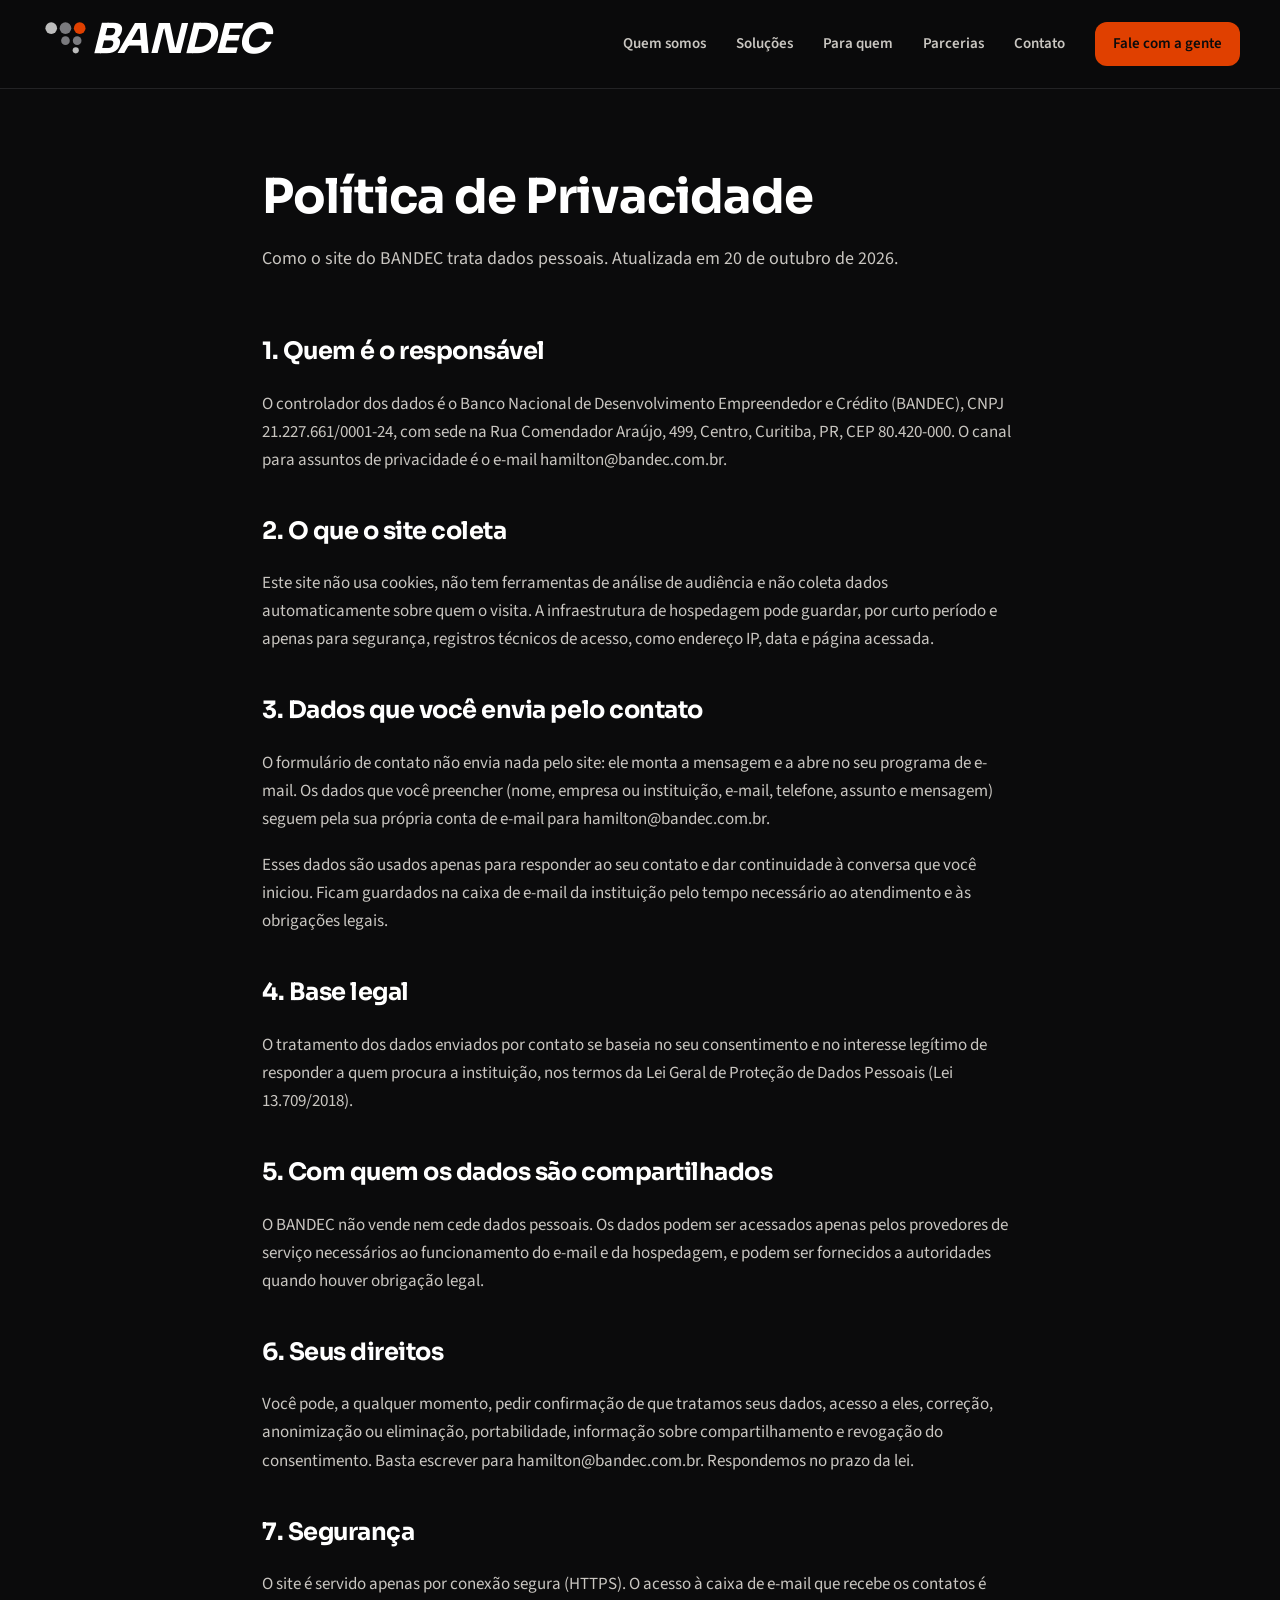
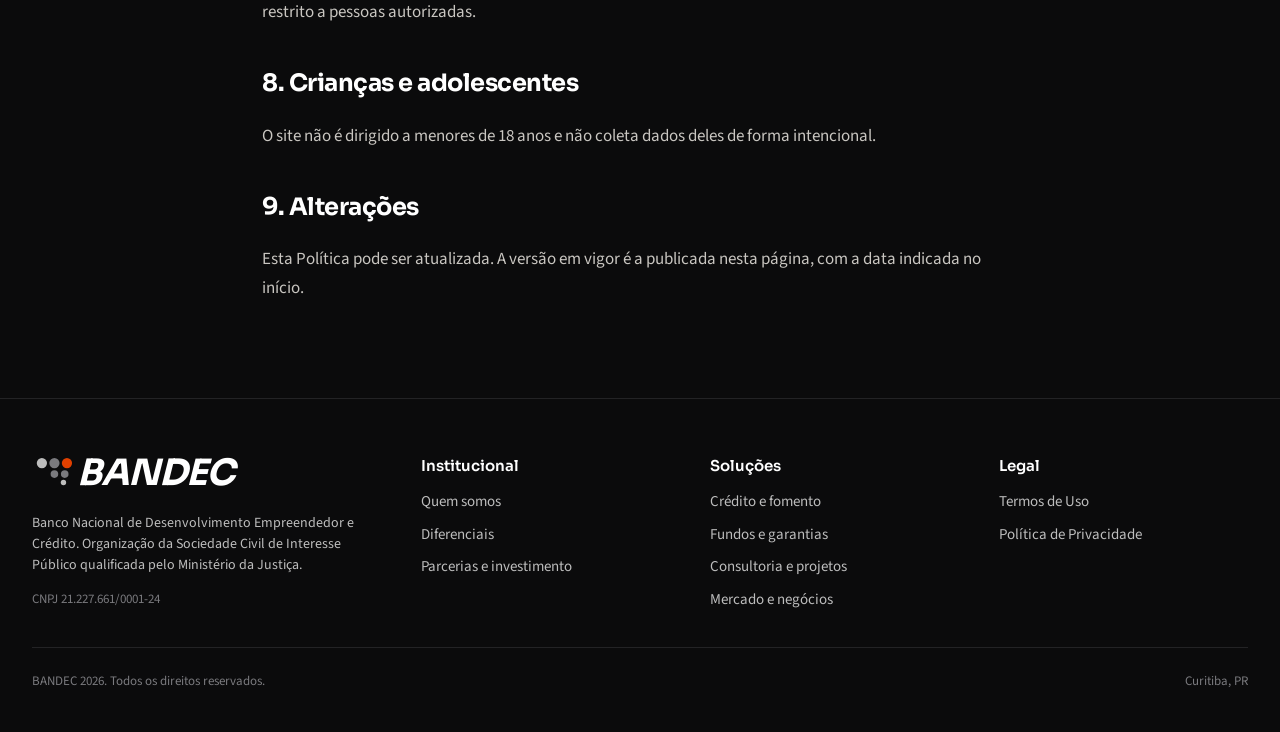
==== commit 64b4bb36: "Termos de Uso e Política de Privacidade reescritos Os textos de 2024 falavam de conta digital e BaaS" ====
--- a/politica-de-privacidade.html
+++ b/politica-de-privacidade.html
@@ -4,7 +4,7 @@
 <meta charset="utf-8">
 <meta name="viewport" content="width=device-width, initial-scale=1">
 <title>Política de Privacidade, BANDEC</title>
-<meta name="description" content="BANDEC, política de privacidade.">
+<meta name="description" content="Política de Privacidade do site do BANDEC.">
 <meta name="theme-color" content="#0b0b0c">
 <link rel="icon" href="assets/img/favicon.svg" type="image/svg+xml">
 <link rel="icon" href="assets/img/favicon-32.png" sizes="32x32" type="image/png">
@@ -14,7 +14,7 @@
 <link rel="stylesheet" href="https://fonts.googleapis.com/css2?family=Sora:wght@500;600;700&family=Source+Sans+3:wght@400;600;700&display=swap">
 <link rel="stylesheet" href="assets/styles.css">
 <meta property="og:title" content="Política de Privacidade, BANDEC">
-<meta property="og:description" content="BANDEC, política de privacidade.">
+<meta property="og:description" content="Política de Privacidade do site do BANDEC.">
 <meta property="og:type" content="website">
 <meta property="og:image" content="assets/img/abertura.jpg">
 </head>
@@ -33,25 +33,32 @@
     </nav>
   </div>
 </header>
+
 <main class="pagina-texto">
   <div class="container">
-    <h1>Política de Privacidade</h1>
-    <p class="resumo">Esta Política de Privacidade pode ser alterada ao longo do tempo. Esta Política de Privacidade foi atualizada pela última vez em 28 de Fevereiro de 2024.</p>
-    <div class="corpo">
-            <p>Nós do BANDEC operamos como banco. BANCO NACIONAL DE DESENVOLVIMENTO EMPREENDEDOR E CREDITO - BANDEC é uma , é uma sociedade com sede na Rua COMENDADOR ARAUJO - 499 - CENTRO - Curitiba / PR - CEP 80.420-000. Inscrita no C.N.P.J - 21.227.661/0001-24 , doravante denominado BANDEC , e a PESSOA FÍSICA ou a PESSOA JURÍDICA que deu o aceite eletrônico, leu e está de acordo com esta Política de Privacidade de Dados e Termos de Uso (“Política de Privacidade”), doravante denominada simplesmente “Titular/Usuário”. Em conformidade com a Lei Geral de Proteção de Dados (LGPD) e com o intuito de mostrar devida transparência, o BANDEC Ltda. (BANDEC ) criou esta Política de Privacidade (Política). Ela explica detalhadamente como o BANDEC coleta e trata os Dados Pessoais. Também disponibiliza canais de privacidade caso o Titular dos Dados (Usuário) precise de esclarecimento ou deseje realizar algum pedido especial sempre em conformidade com a LGPD e outras obrigações legais aplicáveis.</p>
-      <p>A Política é aplicável unicamente para a operação do BANDEC e seus Usuários.</p>
-      <p>BANCO NACIONAL DE DESENVOLVIMENTO EMPREENDEDOR E CREDITO - BANDEC é uma , é uma sociedade com sede na Rua COMENDADOR ARAUJO - 499 - CENTRO - Curitiba / PR - CEP 80.420-000. Inscrita no C.N.P.J - 21.227.661/0001-24 , é responsável pelo processamento dos Dados Pessoais coletados. 1. Conceitos ANPD (AUTORIDADE NACIONAL DE PROTEÇÃO DE DADOS): órgão brasileiro de administração pública, responsável por zelar, implementar e fiscalizar o cumprimento da Lei Geral de Proteção de Dados em todo o território brasileiro.  AS A SERVICE (BaaS): é uma solução (plataforma) oferecida a Pessoas Jurídicas que tem interesse em oferecer serviços financeiros para determinados clientes. DADO PESSOAL: informação relacionada à pessoa natural identificada ou identificável. Os dados pessoais incluem: Nome e sobrenome; Idade (Data de Nascimento); Endereço; E-mail; Endereço de IP; Cargo em exercício; Número de Identidade: CPF, RNE, Número de Passaporte, entre outros. CLIENTE: é a Pessoa Jurídica que contrata os serviços do BANDEC . COOKIES: São arquivos de informação que são armazenados no computador ou dispositivos móveis por meio do navegador de internet (browser). Estes arquivos permitem que, durante um período, um website “se lembre” das ações e preferências registradas em nome do usuário. COLETA: para fins desta política, é o processo de recolhimento de Dados Pessoais. COLABORADOR: refere-se ao membro da liderança, ao ocupante de funções gerenciais, empregado direto e indireto, contratados, estagiários e jovens aprendizes que estão desenvolvendo atividades no BANDEC . CONTROLADOR: pessoa natural ou jurídica, de direito público ou privado, a quem compete as decisões referentes ao tratamento de dados pessoais. DADOS PESSOAIS SENSÍVEIS: segundo a legislação brasileira, um dado pessoal sensível é aquele que se refere à origem racial ou étnica, convicção religiosa, opinião política, filiação a sindicato ou a organização de caráter religioso, filosófico ou político, dado referente à saúde ou à vida sexual, dado genético ou biométrico, quando vinculado a uma pessoa natural. DATA PROTECTION OFFICER (BANDEC ): também chamado de Encarregado de Dados, é o responsável por coordenar e por assegurar a conformidade com a Política de Proteção de Dados e requisitos legais/regulamentares locais aplicáveis, também, atua como o canal principal com os Titulares dos Dados e a Autoridade Nacional de Proteção de Dados ANPD. FORNECEDOR: Pessoa Física ou Jurídica que oferece um determinado produto ou serviço para o BANDEC . LGPD: Lei Geral de Proteção de Dados Pessoais (Lei 13.709/2018). OPERADOR: pessoa natural ou jurídica, de direito público ou privado, que realiza o tratamento de dados pessoais em nome do Controlador. PARCEIROS DE NEGÓCIO: pessoa física ou jurídica com quem o BANDEC realiza atividades em conjunto, com o objetivo de atender demandas do cliente ou prospectar oportunidades de negócio. TRATAMENTO: refere-se a toda operação realizada com Dados Pessoais desde o momento da coleta. TERMO DE CONSENTIMENTO: documento que coleta manifestação favorável ao tratamento dos Dados Pessoais para finalidades determinadas. TITULAR DOS DADOS PESSOAIS (Titular): Pessoa Física a quem se referem os Dados Pessoais que são objeto de tratamento. USUÁRIO: Pessoa Física que utiliza as soluções do BANDEC .</p>
-      <p>O propósito da coleta de Dados Pessoais por parte do BANDEC é para oferecimento dos seguintes serviços: i) oferecer serviços como banco digital ou ii) Oferecer para terceiros o serviço de Banking as a Service (BaaS). Tais Dados Pessoais poderão ser fornecidos:  1. Processo de recrutamento e seleção do BANDEC :  Objetivo do Tratamento: o BANDEC colete estes Dados Pessoais com o seguinte propósito:     Coletar Dados Pessoais de candidatos que optam para uma vaga de emprego dentro do BANDEC ; Indicar candidatos caso houver alguma demanda especial por parte de algum parceiro de negócio do BANDEC ; Guarda dos contatos em caso de uma eventual abertura de vaga no BANDEC .     Como os Dados Pessoais são Coletados: o BANDEC coleta este tipo de Dados Pessoais por meio de:     Por contato direto com o BANDEC por telefone, e-mail, fax, ou pelo site BANDEC .com.br ou algum outro evento; Por meio de alguma indicação pessoal; Por meio de indicação de fornecedores ou parceiros de negócio, por exemplo: empresas de Recrutamento e Seleção; Por meio de mídia social como Linkedin.     Coleta dos Dados Pessoais: o BANDEC coleta os seguintes Dados Pessoais: nome, sobrenome, data de nascimento, e-mail, dados telefônicos, endereço, dados de estudo, histórico empregatício, informação salarial e expectativa salarial. No processo de onboarding  2. Processamento da Folha de Pagamento  Objetivo do Tratamento: o BANDEC colete estes Dados Pessoais com o seguinte propósito:     Processamento da Folha de Pagamento dos colaboradores; Recebimento do resultado do processamento da folha; Envio de informações de rendimentos e retenções para preparar a DIRF; Processamento de benefícios dos colaboradores, exemplo: seguro saúde, transporte, alimentação.     Como os Dados Pessoais são Coletados: os colaboradores no momento da contratação, fornecem os Dados Pessoais para o Departamento de Recursos Humanos do BANDEC ;   Dados Pessoais Coletados: BANDEC coleta todos os dados requeridos legalmente para a ficha de registro e mais as movimentações da folha de pagamento: horas trabalhadas, atrasos, faltas, férias, licenças médicas, atestado médico exame admissional, exame periódico e atestado de falta médica, vale transporte, dependentes, etc.  3. Contratação de produtos e serviços do BANDEC como BaaS  Objetivo do Tratamento: o BANDEC solicita Dados Pessoais dos representantes dos clientes com os seguintes objetivos     Formalização do contrato entre o BANDEC e o cliente; Para oferecer o serviço desejado ao cliente; Para fins de Marketing.     Dados Pessoais são Coletados: o cliente fornece os Dados Pessoais dos representantes do cliente paro BANDEC ao momento de adquirir o produto ou serviço desejado:   Dados Pessoais Coletados: o BANDEC coleta os seguintes Dados Pessoais dos representantes dos nossos clientes: Nome, CPF, RG, RNE ou Número de Passaporte, Data de Nascimento, Nacionalidade, Telefone, E-mail.  4. Atuando como   Objetivo do Tratamento: o BANDEC solicita Dados Pessoais dos clientes com os seguintes objetivos: para     Formalização do contrato entre o BANDEC e o cliente; Para oferecimento de produtos e serviços de compra e venda e de movimentação de recursos, no âmbito de pagamento; Em conformidade as obrigações legais e regulatórias. Para prevenção e controle de fraudes.     Como os Dados Pessoais são Coletados: o cliente fornece os Dados Pessoais paro BANDEC no momento de abrir uma conta digital.   Dados Pessoais Coletados: o BANDEC poderá coletar os seguintes Dados Pessoais: Nome, Tipo de Identificação (CPF/DNI/Passaporte/RNE/CNH) e número, RG ( Órgão Emissor RG e Data de Emissão), Número Titulo Eleitor, PEP, Data de Nascimento, Sexo, Estado/Cidade Nascimento, Estado Civil, Escolaridade, Número Dependentes, Número de Filhos, Nome Pai, Nome Mãe, Moradia [Alugada/Própria], Período de Moradia, Renda de Moradia, Celular, Telefone Residencial, Telefone Comercial (Ramal), Telefone Outro, E-mail, Profissão (listagem), Cargo, Data Admissão, Empresa, Renda Bruta Mensal, Endereço Residencial Completo, CEP, Logradouro, Numero, Complemento, Bairro, Cidade, Estado, Endereço Cobrança (idem itens acima), Endereço Comercial (idem itens acima), Limite do cartão, fotografia, Dados em redes sociais; qualquer outro dado utilizado por motores de procura em conformidade com requerimentos Conheça seu cliente para à prevenção à lavagem de dinheiro, fotografia, internet, fotografia ou vídeo, troca de mensagens com o BANDEC , mensagens de voz dentro do app BANDEC , certidão de antecedentes criminais, situação cadastral do CNPJ, registro de óbito, situação cadastral, PEP, entre outros.  5. Por meio de contratação de Fornecedores:  Objetivo do Tratamento:     Formalização contratual na aquisição de um bem ou serviço; Realização de background check a partir do CPF do titular de dados.     Como os Dados Pessoais são Coletados: o Departamento Jurídico coleta os Dados da Pessoa Jurídica e representantes para formalização contratual.   Dados Pessoais Coletados: o BANDEC coleta Dados Pessoais dos Representantes da Pessoa Jurídica: Nome, RG ou Passaporte se for Não Residente, CPF, PEP, Data de Nascimento, procurações vigentes e situação cadastral do CNPJ.  6. Informação fornecida por um Internauta no site BANDEC .com.br:  Objetivo do Tratamento:     Atender dúvidas, demandas de visitantes à página de internet e aplicativo do BANDEC .     Como os Dados Pessoais são Coletados: o site do BANDEC tem a seção de Contatos onde o internauta consegue realizar perguntas, demandas ou encaminhar outras informações.   Dados Pessoais Coletados: nome, e-mail, telefone, celular e campo aberto para fornecer outra informação.  7. Informação coletada por Empresa Terceira:  Como os Dados Pessoais são Coletados: os dados são coletados automaticamente via integração (API) entre plataforma BANDEC com o portal da empresa terceira contratada.   Dados Pessoais Coletados: a partir do dado CNPJ ou CPF inserido, uma matriz é acionada e as categorias de dados pessoais são coletados.     BGC - Categoria/tipos de dados pessoais coletados:  RG: Nome, número do RG, data da expedição, órgão expedidor, nome da mãe, nome do pai. CNH: Nome, número da CNH, CPF, validade, nome da mãe, nome do pai. Certidões de processos judiciais que a pessoa é parte. (a certidão somente é gerada, quando a pessoa NÃO possui processos judiciais - sendo informado &quot;NADA CONSTA&quot;, caso contrário, é informado que &quot;não foi possível emitir&quot;). Certidão de antecedentes criminais: (a certidão somente é gerada, quando a pessoa NÃO possui antecedentes criminais - &quot;NADA CONSTA&quot;, caso contrário, é informado que &quot;não foi possível emitir&quot;). Pessoa Jurídica: Situação Cadastral. Pessoa Física: Pessoa politicamente exposta, registro de óbito, situação cadastral.  Objetivo do Tratamento: Emitir um relatório de background check a partir do CPF do titular de dados que está sendo consultado.   OCR - Categoria/tipos de dados pessoais coletados:  RG: Estado de Emissão, Órgão Emissor, Número do RG, Data de Expedição, Nome, Nome do Pai, Nome da Mãe, Naturalidade, Data de Nascimento, CPF. CNH: Nome, Número do RG, Órgão Emissor do RG, Estado Emissão do RG, CPF, Data de Nascimento, Nome do Pai, Nome da Mãe, Permissão, ACC, Categoria, Número de Registro, Validade, Primeira Habilitação, Número de Espelho, Observações, Local de Emissão, Estado de Emissão, Data de Emissão, Número de Segurança, Número Renach. Comprovante de residência: Nome, CPF, Número do RG, Logradouro, Número, Bairro, Cidade, Estado, CEP, Data de Emissão, Tipo de Documento CRLV: apenas imagem Passaporte: apenas imagem RNM: apenas imagem.  Objetivo do Tratamento: Analisar e extrair os dados pessoais contidos nos documentos de RG, CNH, CRLV ou comprovante de residência, a fim de auxiliar no processo de verificação de documentos, tornando o processo de cadastro mais rápido e evitando fraudes de identidade.   Documentoscopia - Categorias de dados pessoais coletados:  CPF  Objetivo do Tratamento: Analisar a imagem do documento para verificar se se trata de um documento autêntico e válido, utilizando o valor do CPF como referência.   Liveness Passivo e Ativo:  Solicita que o usuário, durante a autenticação, faça uma selfie considerando os requisitos definidos pela nossa ferramenta durante a captura. Sendo eles: Enquadramento da imagem em uma marcação presente na nossa interface de captura (landmarks) para garantir uma melhor qualidade de leitura da foto; Sorriso durante a captura para descartar a possibilidade de uso de uma foto estática. Através deste modelo, consegue-se diminuir os casos de fraude onde, durante o ato de captura da foto, o usuário seja impedido de utilizar imagens estáticas que podem ser facilmente encontradas na galeria de um device roubado ou na internet. Enganar o face liveness ativo é difícil, mas não impossível , um fraudador poderia tentar “contornar” o processo usando um vídeo gravado com imagens de uma pessoa, por exemplo. Então, é neste momento que entra a prova de vida passiva. Prova de vida passiva: O Face Liveness passivo analisa as características da imagem para medir a confiança do arquivo enviado. Desta forma, conseguimos diminuir casos em que o fraudador usa imagens como: Fotos de telas; Fotos de fotos; Fotos de máscaras. Entre outros tipos de fraudes, que são aprendidas na Machine Learning da empresa terceira durante o processo de reconhecimento de validações genuínas.  Objetivo do Tratamento: Identificar se o usuário que está enviando a foto realmente está fazendo a captura ao vivo ou se está tentando forjar o processo (complementar ao Face Match).   Face match:  Foto e documento que contenha uma foto 3x4.  Objetivo do Tratamento: Fornecer o índice de similaridade entre faces, a partir da comparação de duas imagens.   SDK:  Captura de imagem de documento e foto.  Objetivo do Tratamento: Possibilitar maior controle de qualidade na captura de imagens de documentos e selfies, ao analisar a posição, condições de iluminação, nitidez e reflexo. Quando as quatro condições citadas acima atenderem aos parâmetros estabelecidos, a captura da imagem ocorrerá automaticamente.</p>
-      <p>o BANDEC realiza o Tratamento dos Dados Pessoais em correspondência com as bases legais estabelecidas pela LGPD e de forma adequada e compatível com a finalidade da sua coleta. Tratamos seus Dados Pessoais:   Na gestão do relacionamento contratual com o cliente que contrata os serviços do BANDEC ; No legítimo interesse do BANDEC ou de terceiros, desde que os requisitos legais para tanto sejam atendidos; Em conformidade com certas obrigações legais ou regulatórias; Quando for necessário para o exercício regular de direitos em processo judicial, administrativo ou arbitral, Com base no prévio consentimento do Titular, caso, sob certas circunstâncias, o consentimento seja solicitado.</p>
-      <p>o BANDEC restringe o acesso dos Dados Pessoais do Titular somente aos seus profissionais devidamente autorizados que precisem ter conhecimento sobre tais dados para processar os pedidos ou fornecer o(s) serviço(s) solicitado(s). Neste sentido, o BANDEC pode compartilhar as informações fornecidas pelos clientes, com intenção de utilizar os serviços da empresa. o BANDEC não divulgará os Dados Pessoais coletados a terceiros não autorizados. No entanto, a Empresa pode compartilhar estes Dados Pessoais:   Com prestadores de serviços autorizados, como consultores nas áreas de tecnologia e informática; que suportam a Empresa para o fornecimento de dos serviços. Nesses casos, será garantido que os seus Dados Pessoais sejam tratados apenas para propósitos legítimos, específicos, explícitos e informados ao Titular, sem possibilidade de Tratamento posterior de forma incompatível com a finalidade informada. Os prestadores de serviços do BANDEC não estão autorizados a utilizar e/ou divulgar seus Dados Pessoais, exceto para prestar os serviços a nome da Empresa ou para cumprir obrigações legais. Estes prestadores de serviços somente utilizarão os Dados Pessoais do Titular de acordo com as instruções emitidas pelo BANDEC e em conformidade com as finalidades mencionadas nesta Política. Com um sucessor ou comprador em caso de fusão, aquisição, venda de ativos ou operação similar e somente ocorrerá se a parte recebedora dos dados possuir uma Política de Privacidade e demais práticas com termos consistentes a esta Política de Privacidade. Para cumprir uma lei, regulamento ou ordem judicial. Para responder solicitações de informação feitas por órgão regulador, autoridade policial e demais autoridades públicas, inclusive em casos relativos à segurança nacional. Para fazer cumprir e/ou proteger propriedade ou direitos do BANDEC , inclusive para investigar fraudes e ajudar a prevenir ameaças de segurança, inclusive da informação, ou outras atividades criminosas ou maliciosas. Para proteger os interesses legítimos de terceiros, incluindo a segurança pessoal dos funcionários do BANDEC .</p>
-      <p>O BANDEC armazena os Dados Pessoais coletados nas bases da Empresa, em ambiente seguro, garantindo o sigilo e a sua confidencialidade:   Somente pelo tempo necessário para cumprir as finalidades para os quais foram coletados, observados os eventuais prazos legais e a necessidade do BANDEC defender-se em processos. Eventualmente, os Dados Pessoais coletados poderão ser mantidos por um período superior, por motivo de leis ou regulamentos aplicáveis. Ao final do prazo e da necessidade legal, os Dados Pessoais coletados serão excluídos com uso de métodos de descarte seguro ou utilizados de forma anonimizada para com a finalidade de obtenção de estatísticas. Os Dados Pessoais capturados são armazenados em empresa de terceiro contratado para esse fim, seja ele situado no Brasil ou no exterior. Esta empresa nos auxilia no processo de verificação de documentos tornando o processo de cadastro mais rápido e evitando fraudes de identidade. Em cumprimento legal e atendendo a todos os requisitos da LGPD, ela garante e respeita, em contrato, o que temos como previsto no que tange a armazenamento de dados. Os Dados Pessoais poderão ser armazenados por meios de computação em nuvem e/ou outros meios que surjam no futuro, com o objetivo de melhoras e aperfeiçoar as atividades, respeitando os níveis de segurança e boas práticas do mercado. Na empresa parceira o local o armazenamento se dá em Clouds (GCP e AWS) distribuídas, porém fisicamente localizadas no estado de São Paulo - Brasil. O BANDEC possui o Banco Central como órgão regulador, sendo assim, para fins de cumprimento de obrigações legais ou regulatórias e seguindo orientação do próprio regulador, deve manter pelo período mínimo de cinco anos, contados a partir do primeiro dia do ano seguinte ao término do relacionamento com o cliente o registro de suas operações, transações, seja para fins de auditoria ou fiscalização, investigações fiscais, tributárias, instaurações de CPIs (Comissões Parlamentares de Inquérito) ou mesmo para Cálculos de Capitais Regulatório e Econômico, determinados pelo Acordo de Basileia, dos quais o BANDEC está sujeito como .</p>
-      <p>Caso seja estritamente necessário coletar Dados Sensíveis isto será feito de acordo com a finalidade para o respectivo tratamento, de acordo com as exigências legais e com base legal prevista na LGPD ou com o consentimento prévio do Titular, específico e destacado, para finalidades específicas sob as condições descritas nesta Política.</p>
-      <p>Os Dados Pessoais de menores de idade são capturados de acordo com a finalidade para o respectivo tratamento, de acordo com as exigências legais e sempre com a autorização de um dos pais ou responsável legal.</p>
-      <p>Os Dados Pessoais coletados podem ser transferidos para destinatários localizados fora do Brasil e autorizados a realizar serviços que forem contratados pelo BANDEC . Caso haja transferência internacional, serão adotadas medidas necessárias para assegurar as garantias adequadas para a proteção dos Dados Pessoais coletados de acordo com a LGPD e em observância às proteções descritas na presente Política.</p>
-      <p>O Titular de Dados Pessoais tem os seguintes direitos frente aos controladores dos seus dados pessoais:   Confirmar a existência de Tratamento: o Titular dos Dados Pessoais pode solicitar paro BANDEC uma confirmação de que seus Dados Pessoais estão sendo processados; Acesso aos Dados Pessoais: o Titular pode solicitar à BANDEC quais Dados Pessoais armazena sobre ele; Correção de Dados Pessoais: o Titular pode solicitar a correção ou complementação de Dados Pessoais incompletos, inexatos ou desatualizados. Para isso, é necessário encaminhar alguma evidência legítima que comprove a forma correta do Dado Pessoal; Anonimização, Bloqueio ou Eliminação:  Entrar em contato com o BANDEC para solicitar a exclusão dos Dados Pessoais do Titular, sem impacto no oferecimento dos serviços, seguiremos com sua exclusão, contudo, caso sejam informações essenciais para o funcionamento, a Empresa poderá Anonimizar os dados de modo que não seja possível identificar o Titular. Solicitar a anonimização dos Dados Pessoais do Titular: será avaliada a possibilidade de realizá-la sem que isso impacte no oferecimento dos serviços para o Titular. Requerer a suspensão temporária de qualquer operação de tratamento: o Titular será informado que o fornecimento dos serviços pelo BANDEC e a relação contratual com o Titular poderão ficar prejudicados pela impossibilidade de tratamento dos dados;  Informação de Compartilhamento dos Dados Pessoais: sempre que não houver algum impedimento jurídico, o Titular pode solicitar paro BANDEC que informe com quais terceiros e porque compartilha seus Dados Pessoais.  Revogação: caso o Titular tenha dado consentimento para tratamento dos seus Dados Pessoais, ele pode solicitar a revogação desde que não impossibilite o uso das funcionalidades do serviço oferecido, a não ser que o serviço seja encerrado; Portabilidade: direito do Titular de requisitar ao BANDEC a portabilidade de seus dados pessoais para um outro fornecedor de idêntico serviço ou produto. A portabilidade deve estar de acordo com normas estabelecidas pelos órgãos reguladores competentes. A Portabilidade não inclui dados pessoais que já tenham sido anonimizados pelo BANDEC a pedido do Titular.</p>
-      <p>Caso exista algum problema, dúvida, reclamação ou pedido a respeito do tratamento dos Dados Pessoais, o Titular pode entrar em contato pelos seguintes canais: e-mail: privacidade@bandec.com.br ou por meio de carta para o BANDEC no seguinte endereço: R COMENDADOR ARAUJO - 499 - CENTRO Curitiba / PR - CEP 80.420-000, aos cuidados do Encarregado de Dados (BANDEC ): .</p>
-      <p>Esta Política de Privacidade pode ser alterada ao longo do tempo. Esta Política de Privacidade foi atualizada pela última vez em 28 de Fevereiro de 2024.</p>
-    </div>
+<h1>Política de Privacidade</h1>
+<p class="resumo">Como o site do BANDEC trata dados pessoais. Atualizada em 20 de outubro de 2026.</p>
+<div class="corpo">
+<h2>1. Quem é o responsável</h2>
+<p>O controlador dos dados é o Banco Nacional de Desenvolvimento Empreendedor e Crédito (BANDEC), CNPJ 21.227.661/0001-24, com sede na Rua Comendador Araújo, 499, Centro, Curitiba, PR, CEP 80.420-000. O canal para assuntos de privacidade é o e-mail hamilton@bandec.com.br.</p>
+<h2>2. O que o site coleta</h2>
+<p>Este site não usa cookies, não tem ferramentas de análise de audiência e não coleta dados automaticamente sobre quem o visita. A infraestrutura de hospedagem pode guardar, por curto período e apenas para segurança, registros técnicos de acesso, como endereço IP, data e página acessada.</p>
+<h2>3. Dados que você envia pelo contato</h2>
+<p>O formulário de contato não envia nada pelo site: ele monta a mensagem e a abre no seu programa de e-mail. Os dados que você preencher (nome, empresa ou instituição, e-mail, telefone, assunto e mensagem) seguem pela sua própria conta de e-mail para hamilton@bandec.com.br.</p>
+<p>Esses dados são usados apenas para responder ao seu contato e dar continuidade à conversa que você iniciou. Ficam guardados na caixa de e-mail da instituição pelo tempo necessário ao atendimento e às obrigações legais.</p>
+<h2>4. Base legal</h2>
+<p>O tratamento dos dados enviados por contato se baseia no seu consentimento e no interesse legítimo de responder a quem procura a instituição, nos termos da Lei Geral de Proteção de Dados Pessoais (Lei 13.709/2018).</p>
+<h2>5. Com quem os dados são compartilhados</h2>
+<p>O BANDEC não vende nem cede dados pessoais. Os dados podem ser acessados apenas pelos provedores de serviço necessários ao funcionamento do e-mail e da hospedagem, e podem ser fornecidos a autoridades quando houver obrigação legal.</p>
+<h2>6. Seus direitos</h2>
+<p>Você pode, a qualquer momento, pedir confirmação de que tratamos seus dados, acesso a eles, correção, anonimização ou eliminação, portabilidade, informação sobre compartilhamento e revogação do consentimento. Basta escrever para hamilton@bandec.com.br. Respondemos no prazo da lei.</p>
+<h2>7. Segurança</h2>
+<p>O site é servido apenas por conexão segura (HTTPS). O acesso à caixa de e-mail que recebe os contatos é restrito a pessoas autorizadas.</p>
+<h2>8. Crianças e adolescentes</h2>
+<p>O site não é dirigido a menores de 18 anos e não coleta dados deles de forma intencional.</p>
+<h2>9. Alterações</h2>
+<p>Esta Política pode ser atualizada. A versão em vigor é a publicada nesta página, com a data indicada no início.</p>
+</div>
   </div>
 </main>
 
--- a/assets/styles.css
+++ b/assets/styles.css
@@ -36,9 +36,11 @@
 .container { max-width: var(--largura); margin: 0 auto; padding: 0 32px; }
 .rotulo { font-size: 13px; font-weight: 600; letter-spacing: 0.14em; text-transform: uppercase; color: var(--laranja-claro); }
 .claro .rotulo { color: var(--laranja); }
-.icone { width: 48px; height: 48px; border-radius: 50%; display: inline-flex; align-items: center; justify-content: center; flex-shrink: 0; background: var(--preto); color: var(--laranja-claro); }
+.icone { width: 48px; height: 48px; border-radius: 50%; display: inline-flex; align-items: center; justify-content: center; flex-shrink: 0; background: var(--preto); color: var(--branco); }
+.escuro .icone, .grafite .icone { color: var(--laranja-claro); }
 .escuro .icone, .grafite .icone { background: var(--laranja-fundo); }
 .icone-laranja { background: var(--laranja); color: var(--preto); }
+.icone svg { stroke-width: 2.2; }
 
 /* Botões */
 .botao { display: inline-flex; align-items: center; justify-content: center; gap: 10px; min-height: 50px; padding: 0 24px; border: 0; border-radius: var(--raio-botao); font-family: var(--fonte-texto); font-weight: 700; font-size: 16px; text-decoration: none; cursor: pointer; transition: background var(--transicao), color var(--transicao), border-color var(--transicao), transform var(--transicao); }
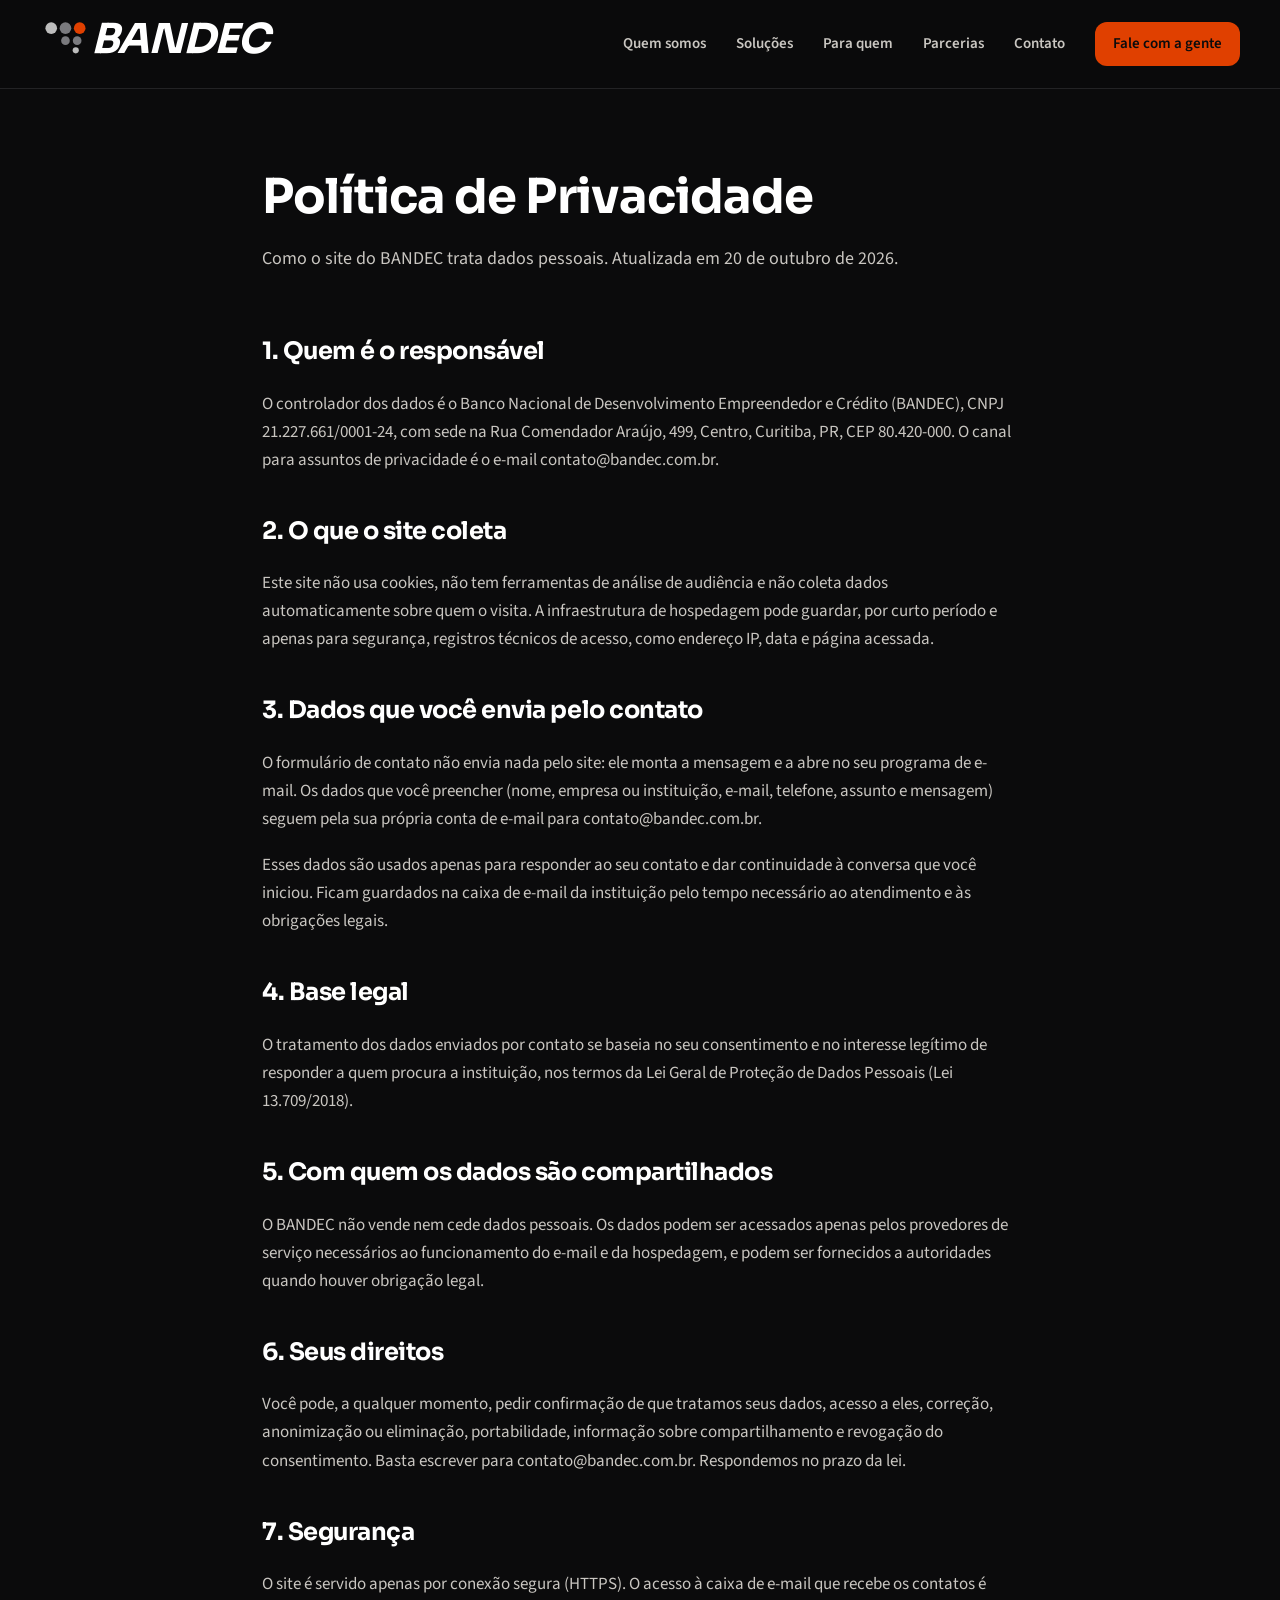
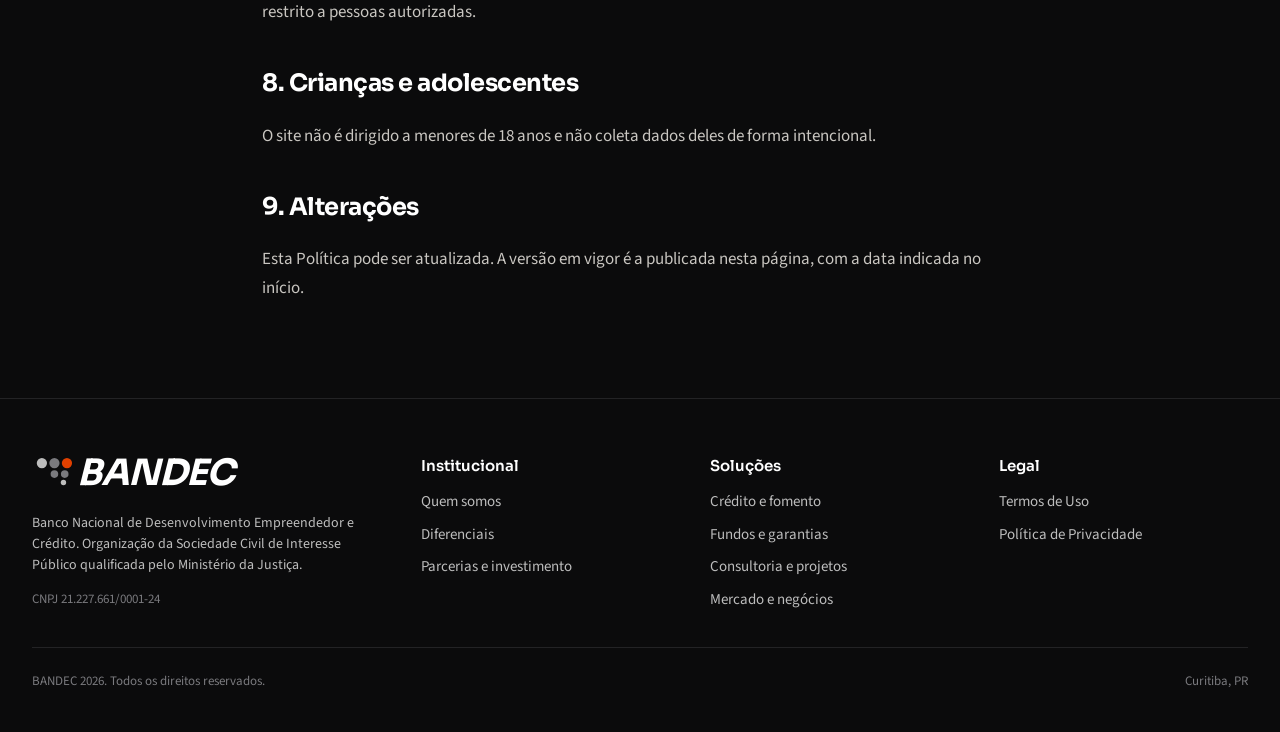
==== commit a4ee8b7f: "Contato pelo e-mail contato@, nome completo na abertura e cache E-mail de contato passa a contato@ba" ====
--- a/politica-de-privacidade.html
+++ b/politica-de-privacidade.html
@@ -12,7 +12,7 @@
 <link rel="preconnect" href="https://fonts.googleapis.com">
 <link rel="preconnect" href="https://fonts.gstatic.com" crossorigin>
 <link rel="stylesheet" href="https://fonts.googleapis.com/css2?family=Sora:wght@500;600;700&family=Source+Sans+3:wght@400;600;700&display=swap">
-<link rel="stylesheet" href="assets/styles.css">
+<link rel="stylesheet" href="assets/styles.css?v=20261020b">
 <meta property="og:title" content="Política de Privacidade, BANDEC">
 <meta property="og:description" content="Política de Privacidade do site do BANDEC.">
 <meta property="og:type" content="website">
@@ -40,18 +40,18 @@
 <p class="resumo">Como o site do BANDEC trata dados pessoais. Atualizada em 20 de outubro de 2026.</p>
 <div class="corpo">
 <h2>1. Quem é o responsável</h2>
-<p>O controlador dos dados é o Banco Nacional de Desenvolvimento Empreendedor e Crédito (BANDEC), CNPJ 21.227.661/0001-24, com sede na Rua Comendador Araújo, 499, Centro, Curitiba, PR, CEP 80.420-000. O canal para assuntos de privacidade é o e-mail hamilton@bandec.com.br.</p>
+<p>O controlador dos dados é o Banco Nacional de Desenvolvimento Empreendedor e Crédito (BANDEC), CNPJ 21.227.661/0001-24, com sede na Rua Comendador Araújo, 499, Centro, Curitiba, PR, CEP 80.420-000. O canal para assuntos de privacidade é o e-mail contato@bandec.com.br.</p>
 <h2>2. O que o site coleta</h2>
 <p>Este site não usa cookies, não tem ferramentas de análise de audiência e não coleta dados automaticamente sobre quem o visita. A infraestrutura de hospedagem pode guardar, por curto período e apenas para segurança, registros técnicos de acesso, como endereço IP, data e página acessada.</p>
 <h2>3. Dados que você envia pelo contato</h2>
-<p>O formulário de contato não envia nada pelo site: ele monta a mensagem e a abre no seu programa de e-mail. Os dados que você preencher (nome, empresa ou instituição, e-mail, telefone, assunto e mensagem) seguem pela sua própria conta de e-mail para hamilton@bandec.com.br.</p>
+<p>O formulário de contato não envia nada pelo site: ele monta a mensagem e a abre no seu programa de e-mail. Os dados que você preencher (nome, empresa ou instituição, e-mail, telefone, assunto e mensagem) seguem pela sua própria conta de e-mail para contato@bandec.com.br.</p>
 <p>Esses dados são usados apenas para responder ao seu contato e dar continuidade à conversa que você iniciou. Ficam guardados na caixa de e-mail da instituição pelo tempo necessário ao atendimento e às obrigações legais.</p>
 <h2>4. Base legal</h2>
 <p>O tratamento dos dados enviados por contato se baseia no seu consentimento e no interesse legítimo de responder a quem procura a instituição, nos termos da Lei Geral de Proteção de Dados Pessoais (Lei 13.709/2018).</p>
 <h2>5. Com quem os dados são compartilhados</h2>
 <p>O BANDEC não vende nem cede dados pessoais. Os dados podem ser acessados apenas pelos provedores de serviço necessários ao funcionamento do e-mail e da hospedagem, e podem ser fornecidos a autoridades quando houver obrigação legal.</p>
 <h2>6. Seus direitos</h2>
-<p>Você pode, a qualquer momento, pedir confirmação de que tratamos seus dados, acesso a eles, correção, anonimização ou eliminação, portabilidade, informação sobre compartilhamento e revogação do consentimento. Basta escrever para hamilton@bandec.com.br. Respondemos no prazo da lei.</p>
+<p>Você pode, a qualquer momento, pedir confirmação de que tratamos seus dados, acesso a eles, correção, anonimização ou eliminação, portabilidade, informação sobre compartilhamento e revogação do consentimento. Basta escrever para contato@bandec.com.br. Respondemos no prazo da lei.</p>
 <h2>7. Segurança</h2>
 <p>O site é servido apenas por conexão segura (HTTPS). O acesso à caixa de e-mail que recebe os contatos é restrito a pessoas autorizadas.</p>
 <h2>8. Crianças e adolescentes</h2>
@@ -80,6 +80,6 @@
     </div>
   </div>
 </footer>
-<script src="assets/main.js" defer></script>
+<script src="assets/main.js?v=20261020b" defer></script>
 </body>
 </html>
--- a/assets/styles.css
+++ b/assets/styles.css
@@ -70,6 +70,7 @@
 .abertura-foto::after { content: ""; position: absolute; inset: 0; background: linear-gradient(90deg, var(--preto) 0%, rgba(11,11,12,0.92) 38%, rgba(11,11,12,0.35) 70%, rgba(11,11,12,0.1) 100%), linear-gradient(180deg, rgba(11,11,12,0) 60%, var(--preto) 100%); }
 .abertura-grade { position: relative; min-height: 700px; display: grid; grid-template-columns: minmax(0, 620px) 1fr; align-items: center; padding-top: 88px; padding-bottom: 88px; }
 .abertura-texto { display: flex; flex-direction: column; gap: 24px; }
+.nome-instituicao { font-size: 14px; font-weight: 600; letter-spacing: 0.16em; text-transform: uppercase; color: var(--cinza-claro); margin-bottom: -8px; }
 .selo { display: inline-flex; align-items: center; gap: 10px; width: fit-content; padding: 8px 14px 8px 10px; border-radius: 999px; border: 1px solid var(--borda-escura-2); background: rgba(20, 20, 22, 0.7); color: var(--laranja-claro); }
 .selo span { font-size: 13px; font-weight: 600; letter-spacing: 0.08em; text-transform: uppercase; color: var(--claro-texto); }
 .abertura h1 { font-weight: 700; font-size: clamp(36px, 5vw, 72px); line-height: 1.02; letter-spacing: -0.03em; color: var(--branco); }
@@ -233,6 +234,7 @@
   .secao { padding: 48px 0; }
   .abertura-grade { padding-top: 44px; padding-bottom: 40px; }
   .abertura-texto { gap: 18px; }
+  .nome-instituicao { font-size: 12px; letter-spacing: 0.12em; margin-bottom: -4px; }
   .acoes .botao { flex: 1 1 100%; min-height: 52px; }
   .texto-grande { font-size: 17px; }
   .texto { font-size: 16px; }
